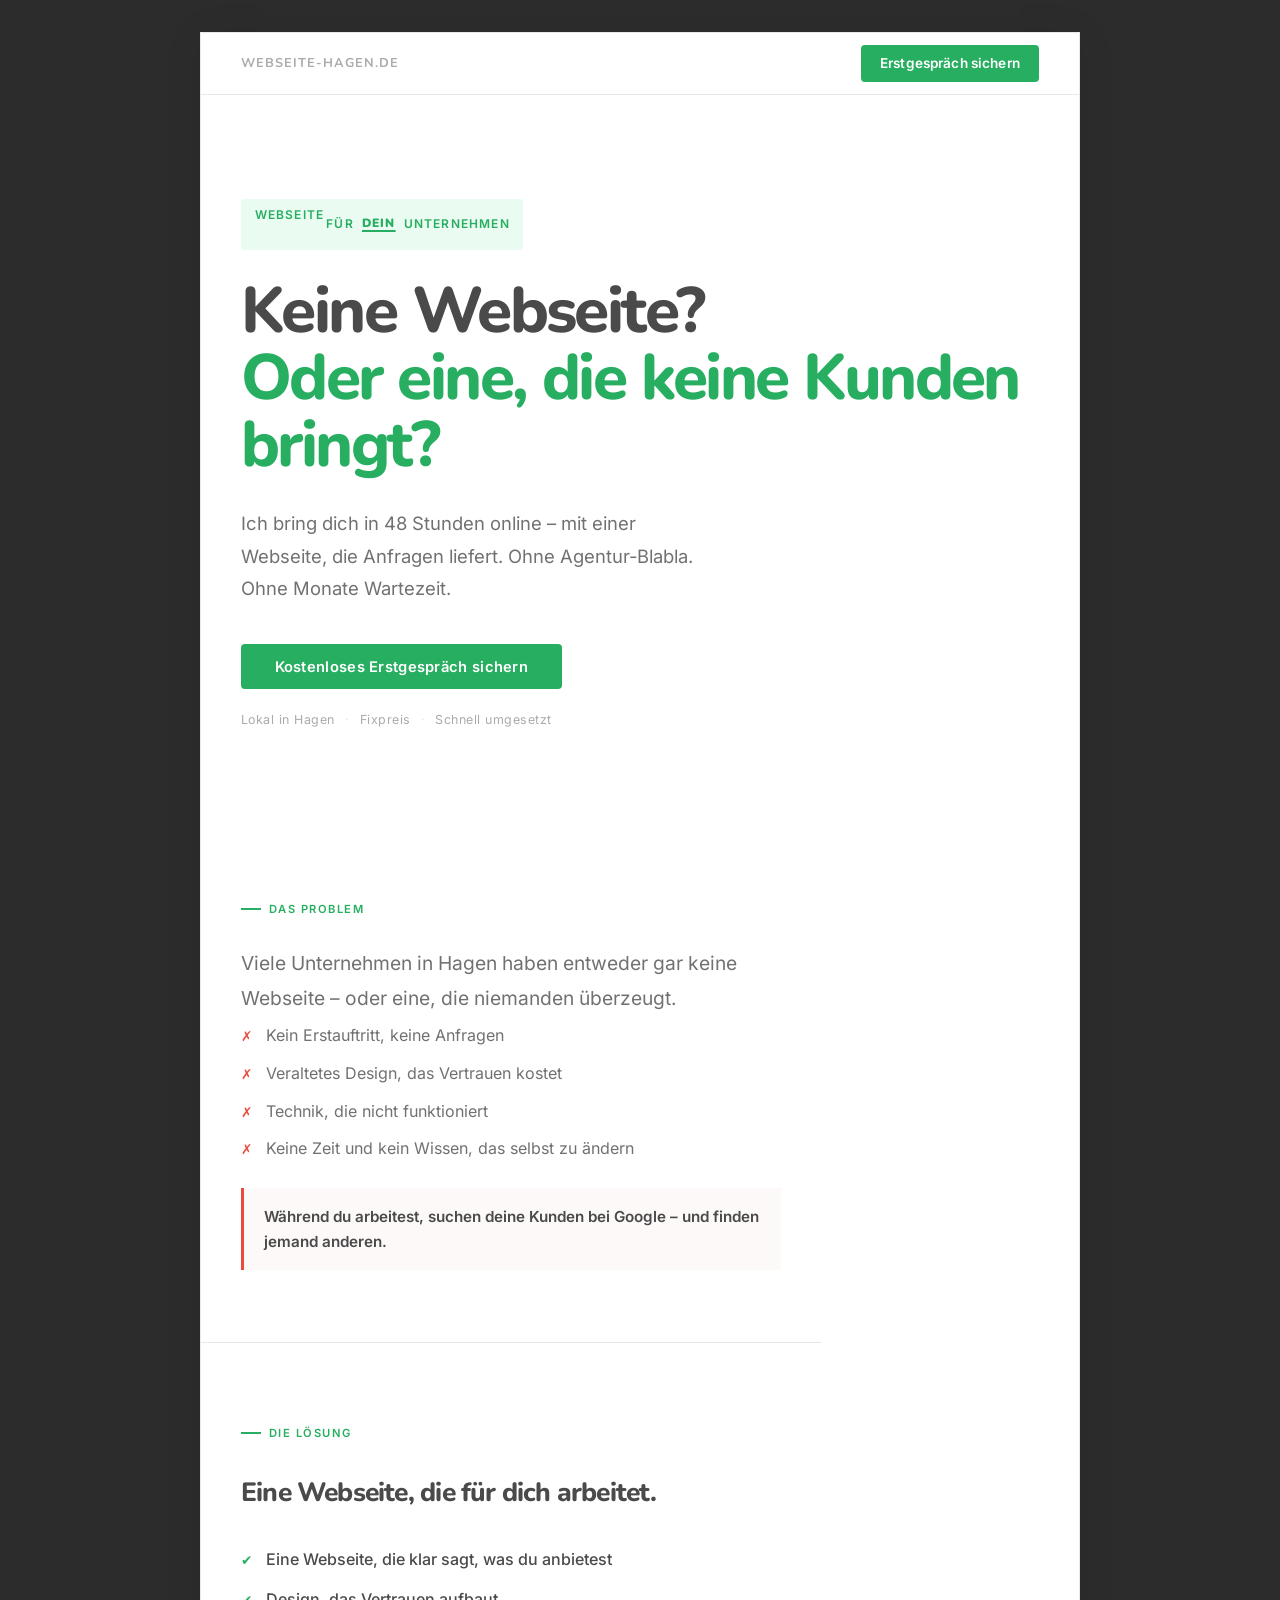
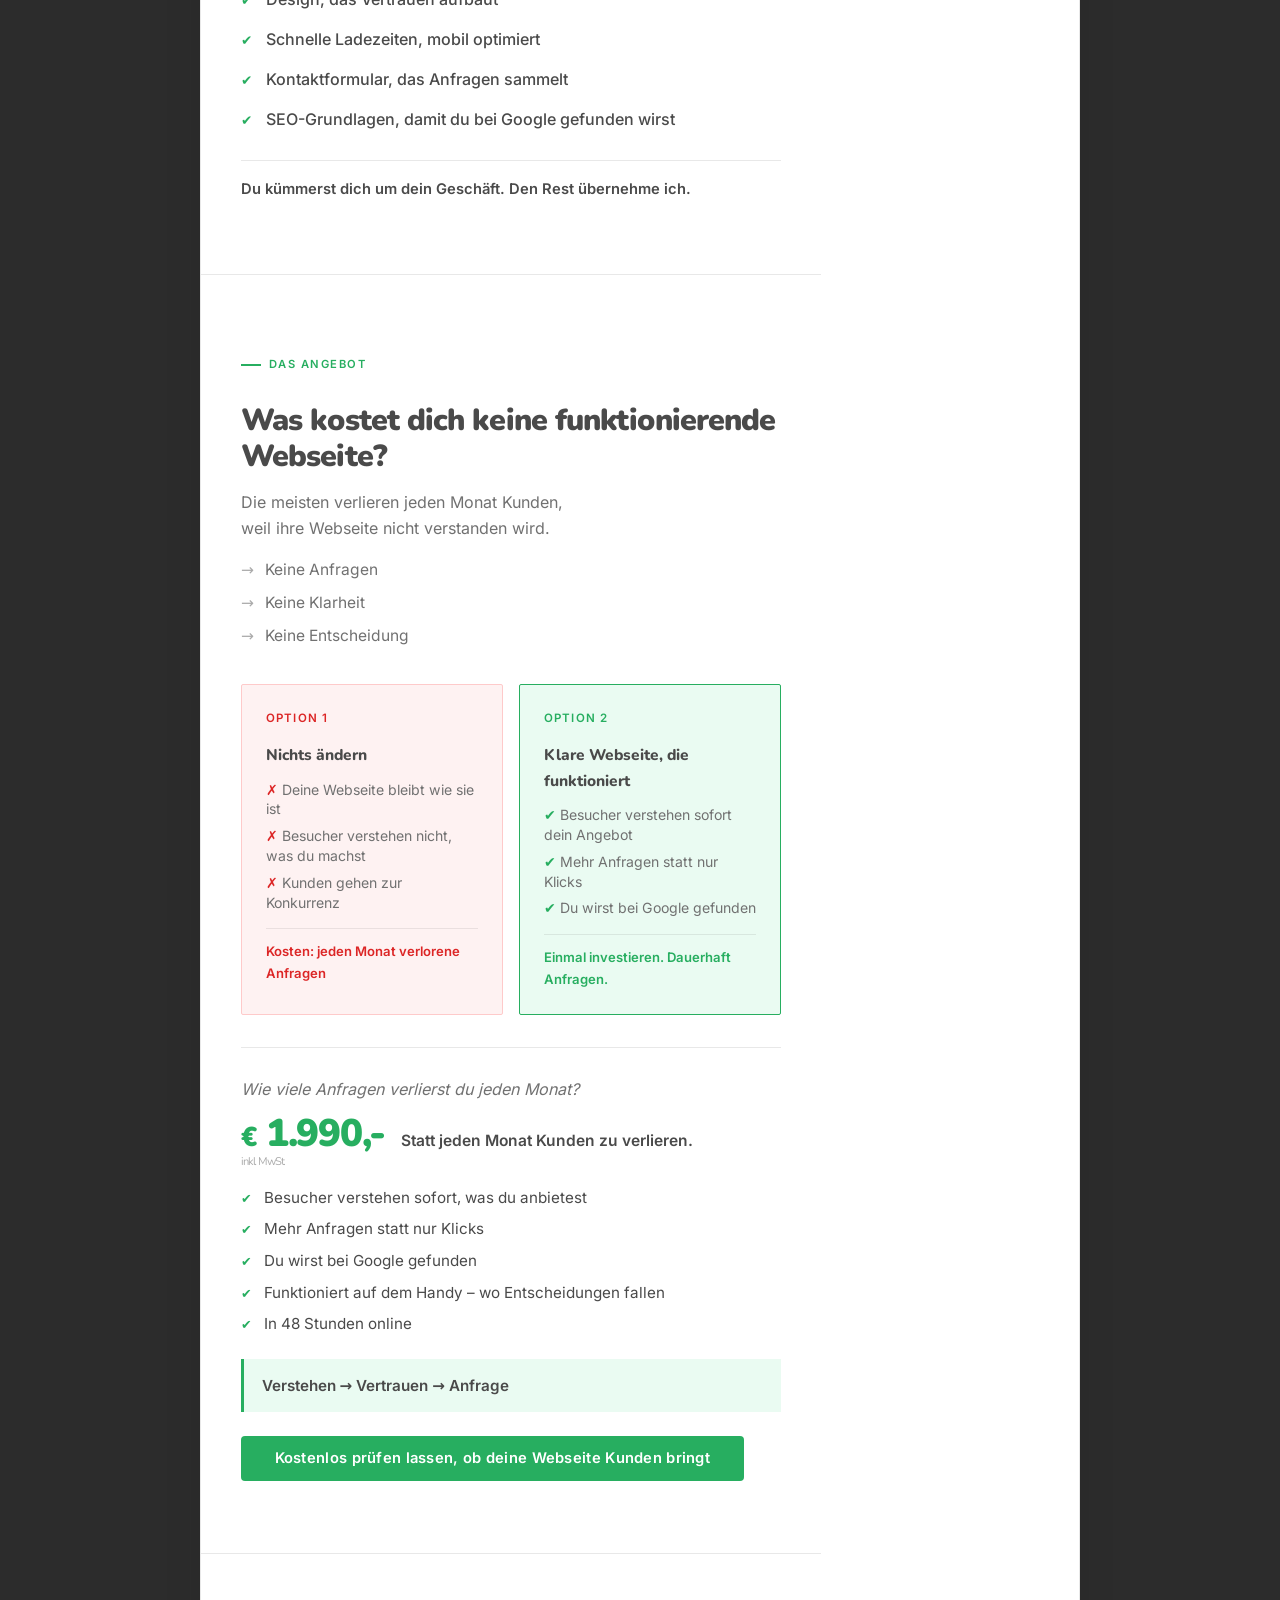
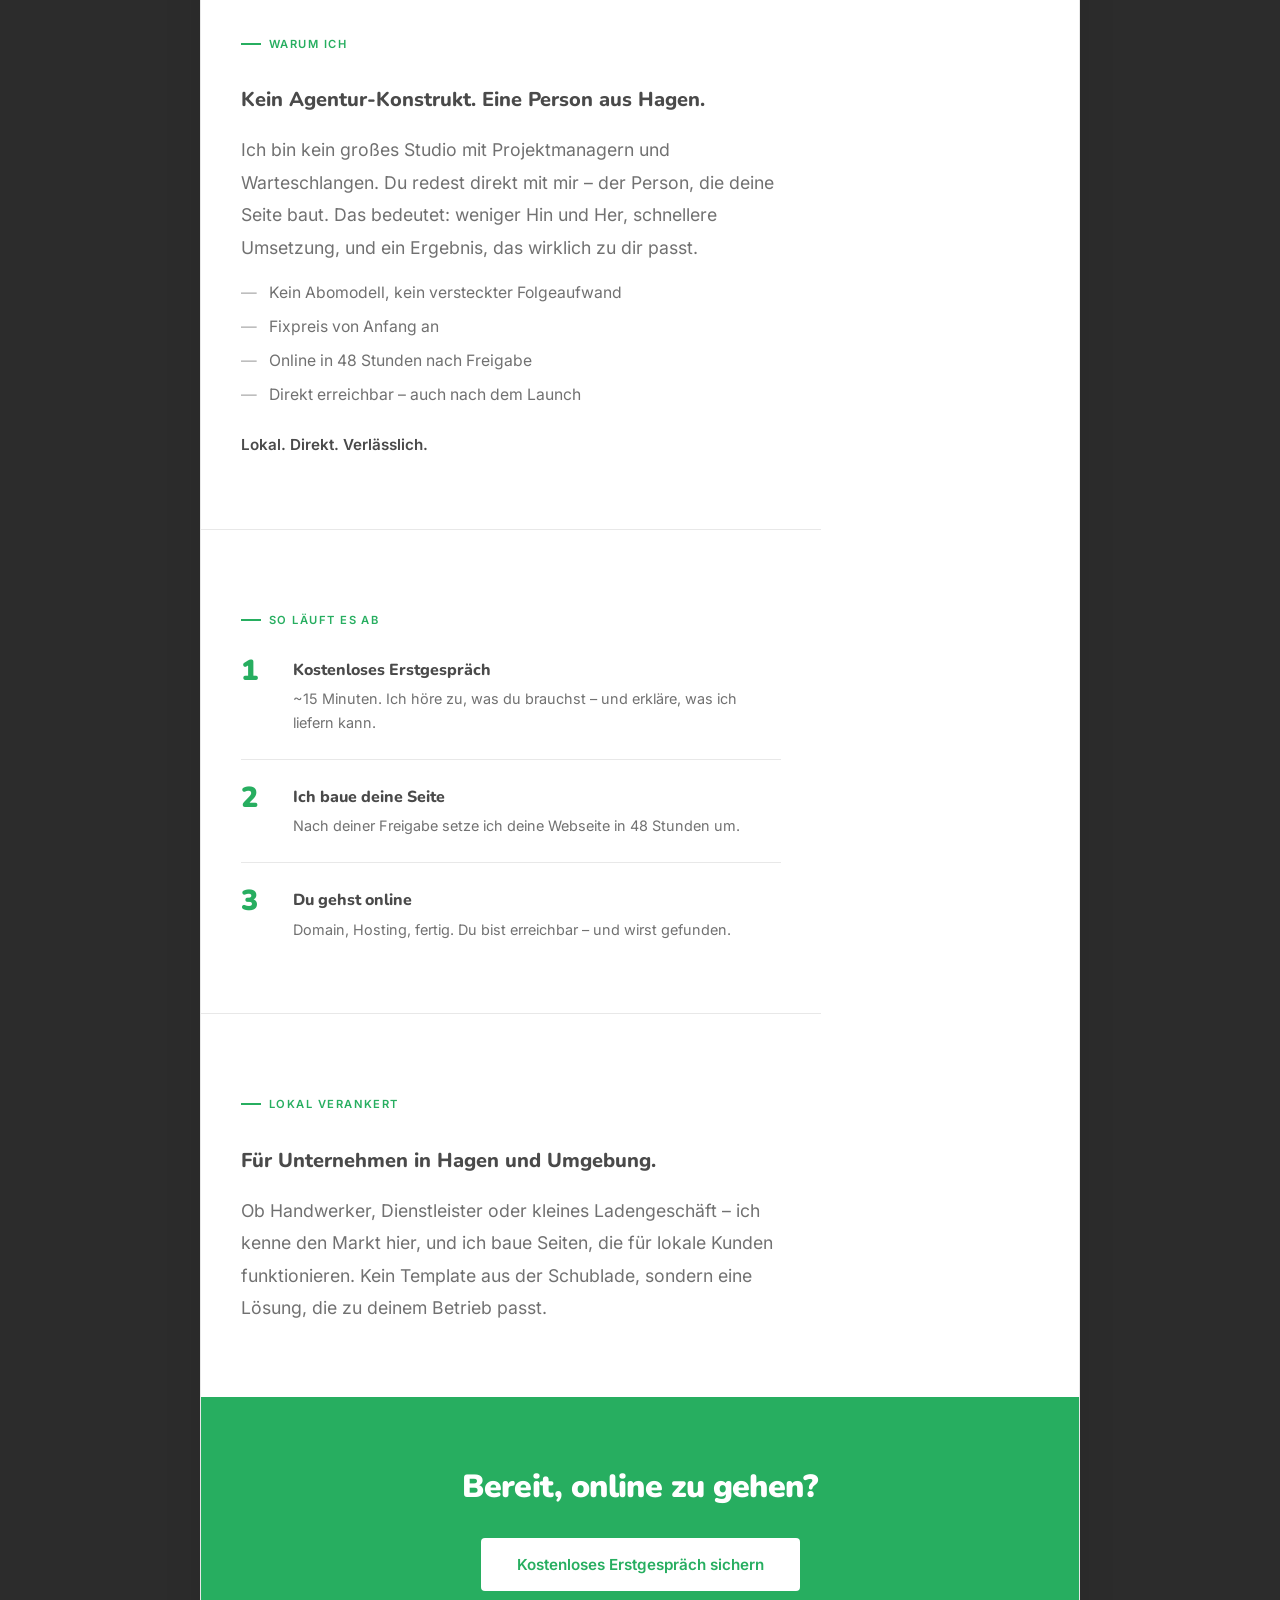
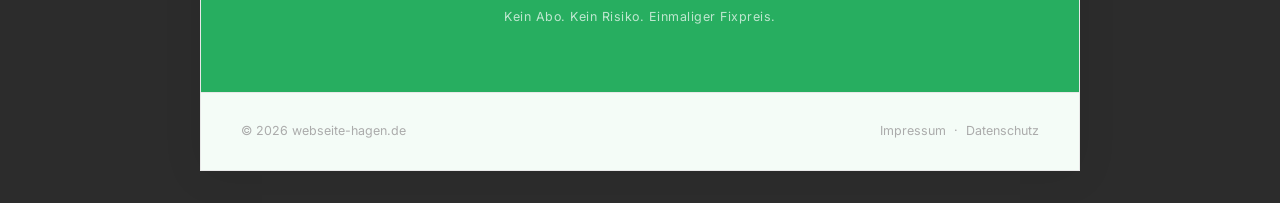
==== index.html @ 8c319e5a "Sharpen No-Brainer section copy - Option 2 footer: emotional → "Einmal investieren. Dauerhaft Anfrag" ====
<!DOCTYPE html>
<html lang="de">
<head>
  <meta charset="UTF-8" />
  <meta name="viewport" content="width=device-width, initial-scale=1.0" />
  <title>Webseite erstellen lassen Hagen – in 48h online | webseite-hagen.de</title>
  <meta name="description" content="Keine Webseite oder eine, die keine Kunden bringt? Ich bring dich in 48 Stunden online – mit einer Webseite, die Anfragen liefert. Fixpreis 1.990 € · Lokal in Hagen." />
  <meta name="keywords" content="Webseite erstellen Hagen, Webseite erstellen lassen Hagen, Webdesign Hagen, lokale Webseite NRW, Webseite Handwerk Hagen" />
  <meta name="robots" content="index, follow" />
  <link rel="canonical" href="https://webseite-hagen.de/" />
  <meta property="og:title" content="Webseite erstellen lassen Hagen – in 48h online" />
  <meta property="og:description" content="Ich bring dich in 48 Stunden online – mit einer Webseite, die Anfragen liefert. Fixpreis 1.990 € · Lokal in Hagen." />
  <meta property="og:type" content="website" />
  <meta property="og:url" content="https://webseite-hagen.de/" />
  <meta property="og:locale" content="de_DE" />
  <link rel="stylesheet" href="fonts/fonts.css" />
  <style>
    *, *::before, *::after {
      box-sizing: border-box;
      margin: 0;
      padding: 0;
    }

    :root {
      --text:          #4A4A4A;
      --muted:         #717171;
      --faint:         #ABABAB;
      --bg:            #FFFFFF;
      --surface:       #F4FCF7;
      --border:        #E8E8E8;
      --outer:         #2C2C2C;
      --accent:        #27AE60;
      --accent-light:  #EAFBF2;
      --accent-hover:  #1E8449;
      --accent2:       #3498DB;
      --accent2-light: #EBF5FB;
      --indent:        2.5rem;
    }

    html { scroll-behavior: smooth; }

    body {
      font-family: 'Inter', 'Segoe UI', system-ui, sans-serif;
      background: var(--outer);
      color: var(--text);
      line-height: 1.65;
      padding: 2rem;
    }

    /* PAGE FRAME */
    .page {
      max-width: 880px;
      margin: 0 auto;
      background: var(--bg);
      border: 1px solid var(--border);
      box-shadow: 0 4px 40px rgba(0, 0, 0, 0.07);
      overflow: hidden;
    }

    /* NAV */
    nav {
      position: sticky;
      top: 0;
      z-index: 100;
      background: var(--bg);
      border-bottom: 1px solid var(--border);
      padding: 0 var(--indent);
      display: flex;
      align-items: center;
      justify-content: space-between;
      height: 62px;
    }

    .nav-logo {
      font-family: 'Nunito', sans-serif;
      font-size: 0.8rem;
      font-weight: 700;
      letter-spacing: 0.08em;
      text-transform: uppercase;
      color: var(--faint);
    }

    .nav-cta {
      font-family: 'Inter', sans-serif;
      font-size: 0.85rem;
      font-weight: 600;
      color: var(--bg);
      background: var(--accent);
      text-decoration: none;
      padding: 0.45rem 1.2rem;
      border-radius: 4px;
      transition: background 0.15s;
      letter-spacing: 0.01em;
    }

    .nav-cta:hover { background: var(--accent-hover); }

    /* SECTIONS */
    .block {
      padding: 4.5rem var(--indent);
      max-width: 620px;
    }

    .block + .block { border-top: 1px solid var(--border); }

    .block.wide {
      max-width: 100%;
      padding-left: var(--indent);
      padding-right: var(--indent);
    }

    /* SCROLL REVEAL */
    .reveal {
      opacity: 0;
      transform: translateY(18px);
      transition: opacity 0.55s ease, transform 0.55s ease;
    }

    .reveal.visible {
      opacity: 1;
      transform: none;
    }

    /* HERO */
    .hero {
      padding: 6.5rem var(--indent) 5.5rem;
      position: relative;
    }

    .eyebrow-s {
      display: inline-block;
      vertical-align: bottom;
      overflow: hidden;
      max-width: 1em;
      margin-right: 0;
      position: relative;
      transition: max-width 0.3s ease 0.3s, opacity 0.3s ease 0.3s, margin-right 0.3s ease 0.3s;
    }

    .eyebrow-s::after {
      content: '';
      position: absolute;
      left: 0;
      top: 52%;
      width: 0;
      height: 1.5px;
      background: currentColor;
      transition: width 0.25s ease;
    }

    .hero-eyebrow.hovered .eyebrow-s::after {
      width: 100%;
    }

    .hero-eyebrow.hovered .eyebrow-s {
      max-width: 0;
      opacity: 0;
      margin-right: -0.5em;
    }

    .eyebrow-local {
      display: inline-block;
      overflow: hidden;
      max-width: 8ch;
      opacity: 1;
      vertical-align: bottom;
      transition: max-width 0.3s ease 0.2s, opacity 0.2s ease 0.2s;
    }

    .eyebrow-dein {
      display: inline-block;
      overflow: hidden;
      max-width: 0;
      opacity: 0;
      font-weight: 900;
      font-family: 'Nunito', sans-serif;
      white-space: nowrap;
      vertical-align: bottom;
      transition: max-width 0.3s ease 0.2s, opacity 0.2s ease 0.2s;
    }

    .hero-eyebrow.hovered .eyebrow-local {
      max-width: 0;
      opacity: 0;
    }

    .hero-eyebrow.hovered .eyebrow-dein {
      max-width: 5ch;
      opacity: 1;
      text-decoration: underline;
      text-underline-offset: 3px;
      text-decoration-thickness: 1.5px;
    }

    .hero-eyebrow {
      display: inline-flex;
      align-items: center;
      gap: 0.5rem;
      cursor: default;
      font-family: 'Inter', sans-serif;
      font-size: 0.75rem;
      font-weight: 600;
      letter-spacing: 0.1em;
      text-transform: uppercase;
      color: var(--accent);
      background: var(--accent-light);
      padding: 0.35rem 0.85rem;
      border-radius: 3px;
      margin-bottom: 1.75rem;
      opacity: 0;
      animation: fadeUp 0.4s ease 0.05s forwards;
    }

    @keyframes fadeUp {
      from { opacity: 0; transform: translateY(10px); }
      to   { opacity: 1; transform: translateY(0); }
    }

    .hero h1 {
      font-family: 'Nunito', sans-serif;
      font-size: clamp(2.4rem, 6vw, 4rem);
      font-weight: 800;
      letter-spacing: -0.04em;
      line-height: 1.05;
      margin-bottom: 1.75rem;
      color: var(--text);
    }

    .hero h1 .word {
      display: block;
      opacity: 0;
      animation: fadeUp 0.5s ease forwards;
    }

    .hero h1 .word:nth-child(1) { animation-delay: 0.15s; }
    .hero h1 .word:nth-child(2) { animation-delay: 0.32s; color: var(--accent); }

    .hero p {
      font-size: 1.15rem;
      color: var(--muted);
      line-height: 1.75;
      max-width: 460px;
      opacity: 0;
      animation: fadeUp 0.5s ease 0.7s forwards;
    }

    .hero-btn {
      opacity: 0;
      animation: fadeUp 0.5s ease 0.88s forwards;
      display: inline-block;
      margin-top: 2.5rem;
    }

    /* LABEL */
    .label {
      display: inline-flex;
      align-items: center;
      gap: 0.5rem;
      font-family: 'Inter', sans-serif;
      font-size: 0.7rem;
      font-weight: 700;
      letter-spacing: 0.13em;
      text-transform: uppercase;
      color: var(--accent);
      margin-bottom: 1.75rem;
    }

    .label::before {
      content: '';
      display: block;
      width: 20px;
      height: 2px;
      background: var(--accent);
      flex-shrink: 0;
    }

    /* PROBLEM */
    .problem-text {
      font-size: 1.2rem;
      line-height: 1.8;
      color: var(--muted);
    }

    .problem-text strong {
      color: var(--text);
      font-weight: 600;
    }

    .problem-text .punchline {
      display: block;
      margin-top: 1.5rem;
      font-size: 0.95rem;
      font-style: italic;
      color: var(--faint);
    }

    /* SOLUTION */
    .solution-headline {
      font-family: 'Nunito', sans-serif;
      font-size: 1.65rem;
      font-weight: 800;
      letter-spacing: -0.03em;
      margin-bottom: 2rem;
      color: var(--text);
    }

    .solution-list {
      list-style: none;
      display: flex;
      flex-direction: column;
      gap: 0.9rem;
    }

    .solution-list li {
      font-size: 1.05rem;
      display: flex;
      align-items: center;
      gap: 0.9rem;
    }

    .solution-list li::before {
      content: '';
      display: block;
      width: 6px;
      height: 6px;
      background: var(--accent);
      border-radius: 50%;
      flex-shrink: 0;
    }

    .solution-footnote {
      margin-top: 1.75rem;
      font-size: 0.88rem;
      color: var(--faint);
      font-style: italic;
    }

    /* ERGEBNIS */
    .result-list {
      list-style: none;
      display: flex;
      flex-direction: column;
      gap: 1rem;
    }

    .result-list li {
      font-size: 1.05rem;
      font-weight: 500;
      display: flex;
      align-items: flex-start;
      gap: 0.9rem;
      padding: 1rem 1.25rem;
      background: var(--accent2-light);
      border-left: 3px solid var(--accent2);
    }

    .result-list li::before {
      content: '✓';
      font-size: 0.8rem;
      font-weight: 700;
      color: var(--accent2);
      padding-top: 0.15rem;
      flex-shrink: 0;
    }

    /* LEISTUNGEN */
    .service-grid {
      display: grid;
      grid-template-columns: 1fr 1fr;
      gap: 1px;
      background: var(--border);
      border: 1px solid var(--border);
    }

    .service-item {
      background: var(--bg);
      padding: 2rem 1.75rem;
      transition: background 0.15s;
    }

    .service-item:hover {
      background: var(--accent-light);
    }

    .service-icon {
      width: 32px;
      height: 32px;
      background: var(--accent-light);
      border-radius: 6px;
      display: flex;
      align-items: center;
      justify-content: center;
      margin-bottom: 1rem;
      font-size: 1rem;
    }

    .service-item h3 {
      font-family: 'Nunito', sans-serif;
      font-size: 1rem;
      font-weight: 700;
      margin-bottom: 0.4rem;
      color: var(--text);
    }

    .service-item p {
      font-size: 0.88rem;
      color: var(--muted);
      line-height: 1.65;
    }

    /* ANGEBOT */
    .offer {
      background: var(--surface);
      border: 1.5px solid var(--accent);
      border-radius: 2px;
      padding: 2.25rem;
      display: flex;
      align-items: flex-end;
      justify-content: space-between;
      gap: 2rem;
      flex-wrap: wrap;
    }

    .offer-list {
      list-style: none;
      display: flex;
      flex-direction: column;
      gap: 0.85rem;
    }

    .offer-list li {
      font-size: 1rem;
      font-weight: 500;
      color: var(--text);
      display: flex;
      align-items: center;
      gap: 0.75rem;
    }

    .offer-list li::before {
      content: '';
      width: 5px;
      height: 5px;
      background: var(--accent);
      border-radius: 50%;
      flex-shrink: 0;
    }

    .offer-right {
      display: flex;
      flex-direction: column;
      align-items: flex-end;
      gap: 0.75rem;
      flex-shrink: 0;
    }

    .offer-price {
      font-family: 'Nunito', sans-serif;
      font-size: 2.2rem;
      font-weight: 900;
      letter-spacing: -0.03em;
      color: var(--accent);
      line-height: 1;
    }

    .offer-price span {
      font-size: 1.8rem;
      font-weight: 900;
      color: var(--accent);
    }

    .offer-price small {
      display: block;
      font-size: 0.72rem;
      font-weight: 500;
      color: var(--faint);
      letter-spacing: 0.01em;
      margin-top: 0.2rem;
    }

.offer-cta { flex-shrink: 0; }

    /* PRINZIP */
    .principle {
      font-family: 'Nunito', sans-serif;
      font-size: clamp(1.5rem, 3.8vw, 2.2rem);
      font-weight: 800;
      letter-spacing: -0.03em;
      line-height: 1.3;
    }

    .principle .secondary { color: var(--faint); }

    /* BUTTONS */
    .btn-send {
      display: inline-block;
      align-self: flex-start;
      background: var(--accent);
      color: #fff;
      border: none;
      padding: 0.85rem 2.1rem;
      font-family: 'Inter', sans-serif;
      font-size: 0.92rem;
      font-weight: 600;
      cursor: pointer;
      letter-spacing: 0.02em;
      border-radius: 4px;
      transition: background 0.15s, transform 0.1s;
      text-decoration: none;
    }

    .btn-send:hover {
      background: var(--accent-hover);
      transform: translateY(-1px);
    }

    .btn-send:disabled {
      opacity: 0.4;
      cursor: not-allowed;
      transform: none;
    }

    /* MODAL */
    .modal-overlay {
      display: none;
      position: fixed;
      inset: 0;
      background: rgba(0, 0, 0, 0.45);
      z-index: 200;
      align-items: center;
      justify-content: center;
      padding: 1.5rem;
      backdrop-filter: blur(3px);
    }

    .modal-overlay.open { display: flex; }

    .modal {
      background: var(--bg);
      border: 1px solid var(--border);
      width: 100%;
      max-width: 500px;
      max-height: 90vh;
      overflow-y: auto;
      padding: 2.5rem;
      position: relative;
      box-shadow: 0 16px 60px rgba(0, 0, 0, 0.12);
      border-radius: 2px;
    }

    .modal-close {
      position: absolute;
      top: 1.25rem;
      right: 1.25rem;
      background: none;
      border: none;
      font-size: 1.4rem;
      line-height: 1;
      cursor: pointer;
      color: var(--faint);
      transition: color 0.15s;
      padding: 0.25rem;
    }

    .modal-close:hover { color: var(--text); }

    .modal h2 {
      font-family: 'Nunito', sans-serif;
      font-size: 1.5rem;
      font-weight: 800;
      letter-spacing: -0.03em;
      margin-bottom: 0.4rem;
    }

    .modal > p {
      color: var(--muted);
      font-size: 0.9rem;
      margin-bottom: 2rem;
    }

    /* FORM */
    .contact-form {
      display: flex;
      flex-direction: column;
      gap: 1.1rem;
    }

    .form-row {
      display: grid;
      grid-template-columns: 1fr 1fr;
      gap: 1rem;
    }

    .form-group {
      display: flex;
      flex-direction: column;
      gap: 0.35rem;
    }

    .form-group label {
      font-size: 0.72rem;
      font-weight: 700;
      letter-spacing: 0.08em;
      text-transform: uppercase;
      color: var(--faint);
    }

    .form-group input,
    .form-group textarea {
      padding: 0.7rem 0;
      border: none;
      border-bottom: 1.5px solid var(--border);
      font-size: 0.95rem;
      font-family: 'Inter', sans-serif;
      color: var(--text);
      background: transparent;
      outline: none;
      transition: border-color 0.15s;
      border-radius: 0;
    }

    .form-group input::placeholder,
    .form-group textarea::placeholder { color: var(--faint); }

    .form-group input:focus,
    .form-group textarea:focus { border-color: var(--accent); }

    .form-group textarea {
      resize: none;
      min-height: 100px;
    }

    .form-consent {
      margin-top: 0.5rem;
      padding-top: 0.75rem;
      border-top: 1px solid var(--border);
    }

    .consent-label {
      display: flex;
      align-items: center;
      gap: 0.6rem;
      cursor: pointer;
    }

    .consent-label input[type="checkbox"] {
      appearance: none;
      -webkit-appearance: none;
      width: 14px;
      height: 14px;
      min-width: 14px;
      border: 1px solid var(--faint);
      background: transparent;
      cursor: pointer;
      transition: border-color 0.15s, background 0.15s;
      padding: 0;
      border-radius: 3px;
      flex-shrink: 0;
    }

    .consent-label input[type="checkbox"]:checked {
      background: var(--accent);
      border-color: var(--accent);
      background-image: url("data:image/svg+xml,%3Csvg viewBox='0 0 10 8' xmlns='http://www.w3.org/2000/svg'%3E%3Cpath d='M1 4l3 3 5-6' stroke='%23fff' stroke-width='1.5' fill='none' stroke-linecap='round' stroke-linejoin='round'/%3E%3C/svg%3E");
      background-repeat: no-repeat;
      background-position: center;
      background-size: 9px;
    }

    .consent-label span {
      font-size: 0.75rem;
      color: var(--faint);
      line-height: 1.4;
    }

    .consent-label a { color: var(--faint); text-decoration: underline; text-underline-offset: 2px; }
    .consent-label a:hover { color: var(--muted); }

    .form-error {
      font-size: 0.83rem;
      color: #a03020;
      min-height: 1.2em;
    }

    /* TRUST LINE */
    .hero p.hero-trust {
      margin-top: 1.25rem;
      font-size: 0.78rem;
      color: var(--faint);
      letter-spacing: 0.04em;
      opacity: 0;
      animation: fadeUp 0.4s ease 1.05s forwards;
      max-width: none;
    }

    .hero-trust span {
      display: inline-block;
      margin: 0 0.35rem;
      color: var(--border);
    }

    /* PROBLEM LIST */
    .problem-list {
      list-style: none;
      display: flex;
      flex-direction: column;
      gap: 0.85rem;
      margin-top: 0.5rem;
    }

    .problem-list li {
      font-size: 1rem;
      color: var(--muted);
      display: flex;
      align-items: baseline;
      gap: 0.85rem;
      line-height: 1.5;
    }

    .problem-list li::before {
      content: '✗';
      color: #E74C3C;
      font-size: 0.85rem;
      font-weight: 700;
      flex-shrink: 0;
    }

    .problem-result {
      margin-top: 1.75rem;
      font-size: 0.95rem;
      font-weight: 600;
      color: var(--text);
      padding: 1rem 1.25rem;
      border-left: 3px solid #E74C3C;
      background: #FEF9F9;
    }

    /* CHECK LIST */
    .check-list {
      list-style: none;
      display: flex;
      flex-direction: column;
      gap: 0.85rem;
    }

    .check-list li {
      font-size: 1rem;
      font-weight: 500;
      color: var(--text);
      display: flex;
      align-items: baseline;
      gap: 0.85rem;
    }

    .check-list li::before {
      content: '✔';
      color: var(--accent);
      font-size: 0.85rem;
      font-weight: 700;
      flex-shrink: 0;
    }

    .check-footnote {
      margin-top: 1.75rem;
      font-size: 0.92rem;
      font-weight: 600;
      color: var(--text);
      padding-top: 1rem;
      border-top: 1px solid var(--border);
    }

    /* PRICING BOX */
    .pricing-box {
      border: 2px solid var(--accent);
      padding: 2rem;
      background: var(--surface);
    }

    .pricing-title {
      font-family: 'Nunito', sans-serif;
      font-size: 1.2rem;
      font-weight: 800;
      margin-bottom: 0.35rem;
    }

    .pricing-price {
      font-family: 'Nunito', sans-serif;
      font-size: 2.6rem;
      font-weight: 900;
      color: var(--accent);
      letter-spacing: -0.03em;
      line-height: 1;
      margin-bottom: 0.25rem;
    }

    .pricing-price span {
      font-size: 1.8rem;
      font-weight: 900;
      color: var(--accent);
    }

    .pricing-price small {
      display: block;
      font-size: 0.72rem;
      font-weight: 500;
      color: var(--faint);
      margin-top: 0.2rem;
    }

    .pricing-includes {
      list-style: none;
      display: flex;
      flex-direction: column;
      gap: 0.6rem;
      margin: 1.5rem 0;
      padding-top: 1.25rem;
      border-top: 1px solid var(--border);
    }

    .pricing-includes li {
      font-size: 0.95rem;
      color: var(--muted);
      display: flex;
      align-items: baseline;
      gap: 0.75rem;
    }

    .pricing-includes li::before {
      content: '✔';
      color: var(--accent);
      font-weight: 700;
      font-size: 0.8rem;
      flex-shrink: 0;
    }

    .pricing-optional {
      margin-top: 1.5rem;
      padding-top: 1.25rem;
      border-top: 1px solid var(--border);
    }

    .pricing-optional p {
      font-size: 0.78rem;
      font-weight: 700;
      letter-spacing: 0.08em;
      text-transform: uppercase;
      color: var(--faint);
      margin-bottom: 0.75rem;
    }

    .pricing-optional ul {
      list-style: none;
      display: flex;
      flex-direction: column;
      gap: 0.5rem;
    }

    .pricing-optional ul li {
      font-size: 0.92rem;
      color: var(--muted);
      display: flex;
      align-items: baseline;
      gap: 0.75rem;
    }

    .pricing-optional ul li::before {
      content: '+';
      color: var(--accent2);
      font-weight: 700;
      flex-shrink: 0;
    }

    /* STEPS */
    .steps {
      display: flex;
      flex-direction: column;
      gap: 0;
    }

    .step {
      display: flex;
      align-items: flex-start;
      gap: 1.25rem;
      padding: 1.5rem 0;
      border-bottom: 1px solid var(--border);
    }

    .step:first-child { padding-top: 0; }
    .step:last-child  { border-bottom: none; padding-bottom: 0; }

    .step-num {
      font-family: 'Nunito', sans-serif;
      font-size: 1.8rem;
      font-weight: 900;
      color: var(--accent);
      line-height: 1;
      min-width: 2rem;
      flex-shrink: 0;
    }

    .step-content h3 {
      font-family: 'Nunito', sans-serif;
      font-size: 1rem;
      font-weight: 800;
      margin-bottom: 0.25rem;
    }

    .step-content p {
      font-size: 0.9rem;
      color: var(--muted);
    }

    /* CTA FINAL */
    .cta-final {
      background: var(--accent);
      padding: 4rem var(--indent);
      text-align: center;
    }

    .cta-final h2 {
      font-family: 'Nunito', sans-serif;
      font-size: clamp(1.4rem, 3.5vw, 2rem);
      font-weight: 900;
      color: #fff;
      letter-spacing: -0.02em;
      margin-bottom: 1.5rem;
    }

    .btn-white {
      display: inline-block;
      background: #fff;
      color: var(--accent);
      border: none;
      padding: 0.9rem 2.25rem;
      font-family: 'Inter', sans-serif;
      font-size: 0.95rem;
      font-weight: 700;
      cursor: pointer;
      border-radius: 4px;
      transition: opacity 0.15s, transform 0.1s;
      text-decoration: none;
    }

    .btn-white:hover { opacity: 0.9; transform: translateY(-1px); }

    .cta-sub {
      margin-top: 1rem;
      font-size: 0.78rem;
      color: rgba(255,255,255,0.7);
      letter-spacing: 0.04em;
    }

    /* NO-BRAINER SECTION */
    .nobrainer-headline {
      font-family: 'Nunito', sans-serif;
      font-size: clamp(1.35rem, 3.5vw, 1.9rem);
      font-weight: 900;
      letter-spacing: -0.03em;
      line-height: 1.2;
      margin-bottom: 0.85rem;
    }

    .nobrainer-sub {
      font-size: 1rem;
      color: var(--muted);
      margin-bottom: 1rem;
      line-height: 1.65;
    }

    .nobrainer-pain {
      list-style: none;
      display: flex;
      flex-direction: column;
      gap: 0.45rem;
      margin-bottom: 2.25rem;
    }

    .nobrainer-pain li {
      font-size: 0.97rem;
      color: var(--muted);
      display: flex;
      align-items: baseline;
      gap: 0.7rem;
    }

    .nobrainer-pain li::before {
      content: '→';
      color: var(--faint);
      flex-shrink: 0;
    }

    .nobrainer-options {
      display: grid;
      grid-template-columns: 1fr 1fr;
      gap: 1rem;
      margin-bottom: 2rem;
    }

    .option-card {
      padding: 1.5rem;
      border-radius: 2px;
    }

    .option-bad {
      background: #FEF2F2;
      border: 1.5px solid #FECACA;
    }

    .option-good {
      background: var(--accent-light);
      border: 1.5px solid var(--accent);
    }

    .option-tag {
      font-size: 0.72rem;
      font-weight: 700;
      letter-spacing: 0.1em;
      text-transform: uppercase;
      margin-bottom: 0.85rem;
    }

    .option-bad .option-tag  { color: #DC2626; }
    .option-good .option-tag { color: var(--accent); }

    .option-card h3 {
      font-family: 'Nunito', sans-serif;
      font-size: 0.97rem;
      font-weight: 800;
      margin-bottom: 0.75rem;
    }

    .option-lines {
      list-style: none;
      display: flex;
      flex-direction: column;
      gap: 0.45rem;
    }

    .option-lines li {
      font-size: 0.88rem;
      color: var(--muted);
      line-height: 1.4;
    }

    .option-bad .option-lines li::before  { content: '✗ '; color: #DC2626; font-weight: 700; }
    .option-good .option-lines li::before { content: '✔ '; color: var(--accent); font-weight: 700; }

    .option-cost {
      margin-top: 1rem;
      padding-top: 0.75rem;
      border-top: 1px solid rgba(0,0,0,0.08);
      font-size: 0.82rem;
      font-weight: 600;
      color: #DC2626;
    }

    .nobrainer-offer {
      border-top: 1px solid var(--border);
      padding-top: 1.75rem;
    }

    .nobrainer-price-line {
      display: flex;
      align-items: baseline;
      gap: 1rem;
      flex-wrap: wrap;
      margin-bottom: 1.25rem;
    }

    .nobrainer-price {
      font-family: 'Nunito', sans-serif;
      font-size: 2.4rem;
      font-weight: 900;
      color: var(--accent);
      letter-spacing: -0.03em;
      line-height: 1;
    }

    .nobrainer-price span {
      font-size: 1.7rem;
    }

    .nobrainer-price small {
      display: block;
      font-size: 0.7rem;
      font-weight: 500;
      color: var(--faint);
      margin-top: 0.15rem;
    }

    .nobrainer-tagline {
      font-size: 0.97rem;
      color: var(--muted);
      line-height: 1.5;
    }

    .arrow-list {
      list-style: none;
      display: flex;
      flex-direction: column;
      gap: 0.6rem;
      margin: 1.25rem 0 1.5rem;
    }

    .arrow-list li {
      font-size: 0.95rem;
      color: var(--text);
      display: flex;
      align-items: baseline;
      gap: 0.75rem;
      line-height: 1.45;
    }

    .arrow-list li::before {
      content: '✔';
      color: var(--accent);
      font-weight: 700;
      font-size: 0.8rem;
      flex-shrink: 0;
    }

    .arrow-list li strong {
      font-weight: 600;
    }

    .nobrainer-result {
      font-size: 0.95rem;
      font-weight: 600;
      color: var(--text);
      padding: 0.85rem 1.1rem;
      background: var(--accent-light);
      border-left: 3px solid var(--accent);
      margin-bottom: 1.5rem;
    }

    @media (max-width: 640px) {
      .nobrainer-options { grid-template-columns: 1fr; }
    }

    /* DIFFERENZIERUNG */
    .differenz-text {
      font-size: 1.1rem;
      line-height: 1.85;
      color: var(--muted);
    }

    .differenz-text strong {
      display: block;
      font-family: 'Nunito', sans-serif;
      font-size: 1.25rem;
      font-weight: 800;
      color: var(--text);
      margin-bottom: 1rem;
    }

    .differenz-list {
      list-style: none;
      margin: 1rem 0;
      display: flex;
      flex-direction: column;
      gap: 0.5rem;
    }

    .differenz-list li {
      font-size: 0.98rem;
      color: var(--muted);
      display: flex;
      align-items: baseline;
      gap: 0.75rem;
    }

    .differenz-list li::before {
      content: '—';
      color: var(--faint);
      flex-shrink: 0;
    }

    .differenz-result {
      margin-top: 1.5rem;
      font-size: 0.95rem;
      font-weight: 600;
      color: var(--text);
    }

    /* FOOTER */
    footer {
      border-top: 1px solid var(--border);
      padding: 1.75rem var(--indent);
      display: flex;
      justify-content: space-between;
      align-items: center;
      font-size: 0.78rem;
      color: var(--faint);
      gap: 1rem;
      flex-wrap: wrap;
      background: var(--surface);
    }

    footer a { color: var(--faint); text-decoration: none; }
    footer a:hover { color: var(--muted); }

    @media (max-width: 640px) {
      body { padding: 0; }
      .page { border: none; box-shadow: none; }
      :root { --indent: 1.25rem; }

      nav { height: 54px; }
      .nav-cta { font-size: 0.78rem; padding: 0.4rem 0.9rem; }

      .hero { padding: 4rem var(--indent) 3.5rem; }
      .hero h1 { font-size: clamp(2rem, 8vw, 2.6rem); margin-bottom: 1.25rem; }
      .hero p { font-size: 1rem; }
      .hero-btn { margin-top: 2rem; }
      .hero-btn .btn-send { width: 100%; text-align: center; }

      .block { padding: 3rem var(--indent); }

      .pricing-box { padding: 1.5rem; }
      .pricing-price { font-size: 2.1rem; }

      .cta-final { padding: 3rem var(--indent); }
      .cta-final .btn-white { width: 100%; text-align: center; }

      .form-row { grid-template-columns: 1fr; }
      .service-grid { grid-template-columns: 1fr; }
      footer { flex-direction: column; align-items: flex-start; gap: 0.4rem; }
    }
  </style>
</head>
<body>

<div class="page">

  <!-- NAV -->
  <nav>
    <span class="nav-logo">webseite-hagen.de</span>
    <a href="#" class="nav-cta" onclick="openModal(event)">Erstgespräch sichern</a>
  </nav>

  <!-- HERO -->
  <section class="hero">
    <span class="hero-eyebrow"><span class="eyebrow-ws">Webseite<span class="eyebrow-s">n</span></span> für <span class="eyebrow-word"><span class="eyebrow-local">lokale</span><span class="eyebrow-dein">DEIN</span></span> Unternehmen</span>
    <h1>
      <span class="word">Keine Webseite?</span>
      <span class="word">Oder eine, die keine Kunden bringt?</span>
    </h1>
    <p>Ich bring dich in 48 Stunden online – mit einer Webseite, die Anfragen liefert. Ohne Agentur-Blabla. Ohne Monate Wartezeit.</p>
    <span class="hero-btn">
      <button class="btn-send" onclick="openModal(event)">Kostenloses Erstgespräch sichern</button>
    </span>
    <p class="hero-trust">Lokal in Hagen <span>·</span> Fixpreis <span>·</span> Schnell umgesetzt</p>
  </section>

  <!-- PROBLEM -->
  <div class="block reveal">
    <p class="label">Das Problem</p>
    <p class="problem-text">Viele Unternehmen in Hagen haben entweder gar keine Webseite – oder eine, die niemanden überzeugt.</p>
    <ul class="problem-list">
      <li>Kein Erstauftritt, keine Anfragen</li>
      <li>Veraltetes Design, das Vertrauen kostet</li>
      <li>Technik, die nicht funktioniert</li>
      <li>Keine Zeit und kein Wissen, das selbst zu ändern</li>
    </ul>
    <div class="problem-result">Während du arbeitest, suchen deine Kunden bei Google – und finden jemand anderen.</div>
  </div>

  <!-- LÖSUNG -->
  <div class="block reveal">
    <p class="label">Die Lösung</p>
    <p class="solution-headline">Eine Webseite, die für dich arbeitet.</p>
    <ul class="check-list">
      <li>Eine Webseite, die klar sagt, was du anbietest</li>
      <li>Design, das Vertrauen aufbaut</li>
      <li>Schnelle Ladezeiten, mobil optimiert</li>
      <li>Kontaktformular, das Anfragen sammelt</li>
      <li>SEO-Grundlagen, damit du bei Google gefunden wirst</li>
    </ul>
    <p class="check-footnote">Du kümmerst dich um dein Geschäft. Den Rest übernehme ich.</p>
  </div>

  <!-- NO-BRAINER ANGEBOT -->
  <div class="block reveal">
    <p class="label">Das Angebot</p>
    <h2 class="nobrainer-headline">Was kostet dich keine funktionierende Webseite?</h2>
    <p class="nobrainer-sub">Die meisten verlieren jeden Monat Kunden,<br>weil ihre Webseite nicht verstanden wird.</p>
    <ul class="nobrainer-pain">
      <li>Keine Anfragen</li>
      <li>Keine Klarheit</li>
      <li>Keine Entscheidung</li>
    </ul>

    <div class="nobrainer-options">
      <div class="option-card option-bad">
        <p class="option-tag">Option 1</p>
        <h3>Nichts ändern</h3>
        <ul class="option-lines">
          <li>Deine Webseite bleibt wie sie ist</li>
          <li>Besucher verstehen nicht, was du machst</li>
          <li>Kunden gehen zur Konkurrenz</li>
        </ul>
        <p class="option-cost">Kosten: jeden Monat verlorene Anfragen</p>
      </div>
      <div class="option-card option-good">
        <p class="option-tag">Option 2</p>
        <h3>Klare Webseite, die funktioniert</h3>
        <ul class="option-lines">
          <li>Besucher verstehen sofort dein Angebot</li>
          <li>Mehr Anfragen statt nur Klicks</li>
          <li>Du wirst bei Google gefunden</li>
        </ul>
        <p class="option-cost" style="color:var(--accent);">Einmal investieren. Dauerhaft Anfragen.</p>
      </div>
    </div>

    <div class="nobrainer-offer">
      <p class="nobrainer-sub" style="margin-bottom:0.75rem;font-style:italic;">Wie viele Anfragen verlierst du jeden Monat?</p>
      <div class="nobrainer-price-line">
        <div class="nobrainer-price"><span>€</span> 1.990,-<small>inkl. MwSt.</small></div>
        <p class="nobrainer-tagline" style="font-weight:600;color:var(--text);">Statt jeden Monat Kunden zu verlieren.</p>
      </div>
      <ul class="arrow-list">
        <li>Besucher verstehen sofort, was du anbietest</li>
        <li>Mehr Anfragen statt nur Klicks</li>
        <li>Du wirst bei Google gefunden</li>
        <li>Funktioniert auf dem Handy – wo Entscheidungen fallen</li>
        <li>In 48 Stunden online</li>
      </ul>
      <p class="nobrainer-result">Verstehen → Vertrauen → Anfrage</p>
      <button class="btn-send" onclick="openModal(event)">Kostenlos prüfen lassen, ob deine Webseite Kunden bringt</button>
    </div>
  </div>

  <!-- DIFFERENZIERUNG -->
  <div class="block reveal">
    <p class="label">Warum ich</p>
    <div class="differenz-text">
      <strong>Kein Agentur-Konstrukt. Eine Person aus Hagen.</strong>
      Ich bin kein großes Studio mit Projektmanagern und Warteschlangen. Du redest direkt mit mir – der Person, die deine Seite baut. Das bedeutet: weniger Hin und Her, schnellere Umsetzung, und ein Ergebnis, das wirklich zu dir passt.
    </div>
    <ul class="differenz-list">
      <li>Kein Abomodell, kein versteckter Folgeaufwand</li>
      <li>Fixpreis von Anfang an</li>
      <li>Online in 48 Stunden nach Freigabe</li>
      <li>Direkt erreichbar – auch nach dem Launch</li>
    </ul>
    <p class="differenz-result">Lokal. Direkt. Verlässlich.</p>
  </div>

  <!-- ABLAUF -->
  <div class="block reveal">
    <p class="label">So läuft es ab</p>
    <div class="steps">
      <div class="step">
        <span class="step-num">1</span>
        <div class="step-content">
          <h3>Kostenloses Erstgespräch</h3>
          <p>~15 Minuten. Ich höre zu, was du brauchst – und erkläre, was ich liefern kann.</p>
        </div>
      </div>
      <div class="step">
        <span class="step-num">2</span>
        <div class="step-content">
          <h3>Ich baue deine Seite</h3>
          <p>Nach deiner Freigabe setze ich deine Webseite in 48 Stunden um.</p>
        </div>
      </div>
      <div class="step">
        <span class="step-num">3</span>
        <div class="step-content">
          <h3>Du gehst online</h3>
          <p>Domain, Hosting, fertig. Du bist erreichbar – und wirst gefunden.</p>
        </div>
      </div>
    </div>
  </div>

  <!-- LOKALER TRUST -->
  <div class="block reveal">
    <p class="label">Lokal verankert</p>
    <div class="differenz-text">
      <strong>Für Unternehmen in Hagen und Umgebung.</strong>
      Ob Handwerker, Dienstleister oder kleines Ladengeschäft – ich kenne den Markt hier, und ich baue Seiten, die für lokale Kunden funktionieren. Kein Template aus der Schublade, sondern eine Lösung, die zu deinem Betrieb passt.
    </div>
  </div>

  <!-- FINAL CTA -->
  <div class="cta-final reveal">
    <h2>Bereit, online zu gehen?</h2>
    <a href="#" class="btn-white" onclick="openModal(event)">Kostenloses Erstgespräch sichern</a>
    <p class="cta-sub">Kein Abo. Kein Risiko. Einmaliger Fixpreis.</p>
  </div>

  <!-- FOOTER -->
  <footer>
    <span>&copy; 2026 webseite-hagen.de</span>
    <span>
      <a href="impressum.html">Impressum</a> &nbsp;·&nbsp; <a href="datenschutz.html">Datenschutz</a>
    </span>
  </footer>

</div><!-- /.page -->

<!-- MODAL -->
<div class="modal-overlay" id="modal" onclick="handleOverlayClick(event)">
  <div class="modal" role="dialog" aria-modal="true" aria-labelledby="modal-title">
    <button class="modal-close" onclick="closeModal()" aria-label="Schließen">&times;</button>
    <h2 id="modal-title">Jetzt anfragen.</h2>
    <p>Kurze Nachricht genügt. Wir melden uns innerhalb von 24 Stunden.</p>

    <form class="contact-form" id="contact-form" novalidate>
      <input type="text" name="website" style="display:none" tabindex="-1" autocomplete="off" />
      <div class="form-row">
        <div class="form-group">
          <label for="name">Name</label>
          <input type="text" id="name" name="name" placeholder="Max Mustermann" required />
        </div>
        <div class="form-group">
          <label for="business">Unternehmen</label>
          <input type="text" id="business" name="business" placeholder="Ihr Betrieb" />
        </div>
      </div>
      <div class="form-group">
        <label for="email">E-Mail</label>
        <input type="email" id="email" name="email" placeholder="max@mustermann.de" required />
      </div>
      <div class="form-group">
        <label for="message">Was brauchen Sie?</label>
        <textarea id="message" name="message" placeholder="Kurze Beschreibung - ein Satz reicht."></textarea>
      </div>
      <div class="form-group form-consent">
        <label class="consent-label">
          <input type="checkbox" id="consent" />
          <span>Ich habe die <a href="datenschutz.html" target="_blank">Datenschutzerklärung</a> gelesen und akzeptiere sie.</span>
        </label>
      </div>
      <p class="form-error" id="form-error"></p>
      <button type="submit" class="btn-send" id="submit-btn" disabled>Absenden</button>
    </form>
  </div>
</div>

<script>
  // Eyebrow auto-animation — triggers once after page load
  setTimeout(function() {
    document.querySelector('.hero-eyebrow').classList.add('hovered');
  }, 1600);

  // Scroll reveal
  const observer = new IntersectionObserver((entries) => {
    entries.forEach(entry => {
      if (entry.isIntersecting) {
        entry.target.classList.add('visible');
        observer.unobserve(entry.target);
      }
    });
  }, { threshold: 0.12 });

  document.querySelectorAll('.reveal').forEach(el => observer.observe(el));

  // Modal
  const modal = document.getElementById('modal');

  function openModal(e) {
    if (e) e.preventDefault();
    modal.classList.add('open');
    document.body.style.overflow = 'hidden';
    modal.querySelector('input, textarea').focus();
  }

  function closeModal() {
    modal.classList.remove('open');
    document.body.style.overflow = '';
    document.getElementById('consent').checked = false;
    document.getElementById('submit-btn').disabled = true;
    document.getElementById('form-error').textContent = '';
  }

  function handleOverlayClick(e) {
    if (e.target === modal) closeModal();
  }

  document.addEventListener('keydown', e => {
    if (e.key === 'Escape') closeModal();
  });

  document.getElementById('consent').addEventListener('change', function() {
    document.getElementById('submit-btn').disabled = !this.checked;
  });

  document.getElementById('contact-form').addEventListener('submit', async function(e) {
    e.preventDefault();
    const btn   = document.getElementById('submit-btn');
    const errEl = document.getElementById('form-error');
    const data  = Object.fromEntries(new FormData(this));

    btn.disabled = true;
    btn.textContent = 'Wird gesendet…';
    errEl.textContent = '';

    try {
      const res  = await fetch('/api/contact', {
        method: 'POST',
        headers: { 'Content-Type': 'application/json' },
        body: JSON.stringify(data),
      });
      const json = await res.json();

      if (json.success) {
        this.innerHTML = '<p style="font-size:0.98rem;color:var(--muted);padding:0.75rem 0;">Nachricht gesendet. Ich melde mich bald.</p>';
      } else {
        errEl.textContent = json.error || 'Fehler. Bitte erneut versuchen.';
        btn.disabled = false;
        btn.textContent = 'Absenden';
      }
    } catch {
      errEl.textContent = 'Netzwerkfehler. Bitte erneut versuchen.';
      btn.disabled = false;
      btn.textContent = 'Absenden';
    }
  });
</script>

</body>
</html>
---- fonts/fonts.css ----
@font-face {
  font-family: 'Nunito';
  font-style: normal;
  font-weight: 400;
  font-display: swap;
  src: url('nunito-latin-400-normal.woff2') format('woff2');
}
@font-face {
  font-family: 'Nunito';
  font-style: normal;
  font-weight: 600;
  font-display: swap;
  src: url('nunito-latin-600-normal.woff2') format('woff2');
}
@font-face {
  font-family: 'Nunito';
  font-style: normal;
  font-weight: 700;
  font-display: swap;
  src: url('nunito-latin-700-normal.woff2') format('woff2');
}
@font-face {
  font-family: 'Nunito';
  font-style: normal;
  font-weight: 800;
  font-display: swap;
  src: url('nunito-latin-800-normal.woff2') format('woff2');
}
@font-face {
  font-family: 'Nunito';
  font-style: normal;
  font-weight: 900;
  font-display: swap;
  src: url('nunito-latin-900-normal.woff2') format('woff2');
}

@font-face {
  font-family: 'Inter';
  font-style: normal;
  font-weight: 400;
  font-display: swap;
  src: url('inter-latin-400-normal.woff2') format('woff2');
}
@font-face {
  font-family: 'Inter';
  font-style: normal;
  font-weight: 500;
  font-display: swap;
  src: url('inter-latin-500-normal.woff2') format('woff2');
}
@font-face {
  font-family: 'Inter';
  font-style: normal;
  font-weight: 600;
  font-display: swap;
  src: url('inter-latin-600-normal.woff2') format('woff2');
}
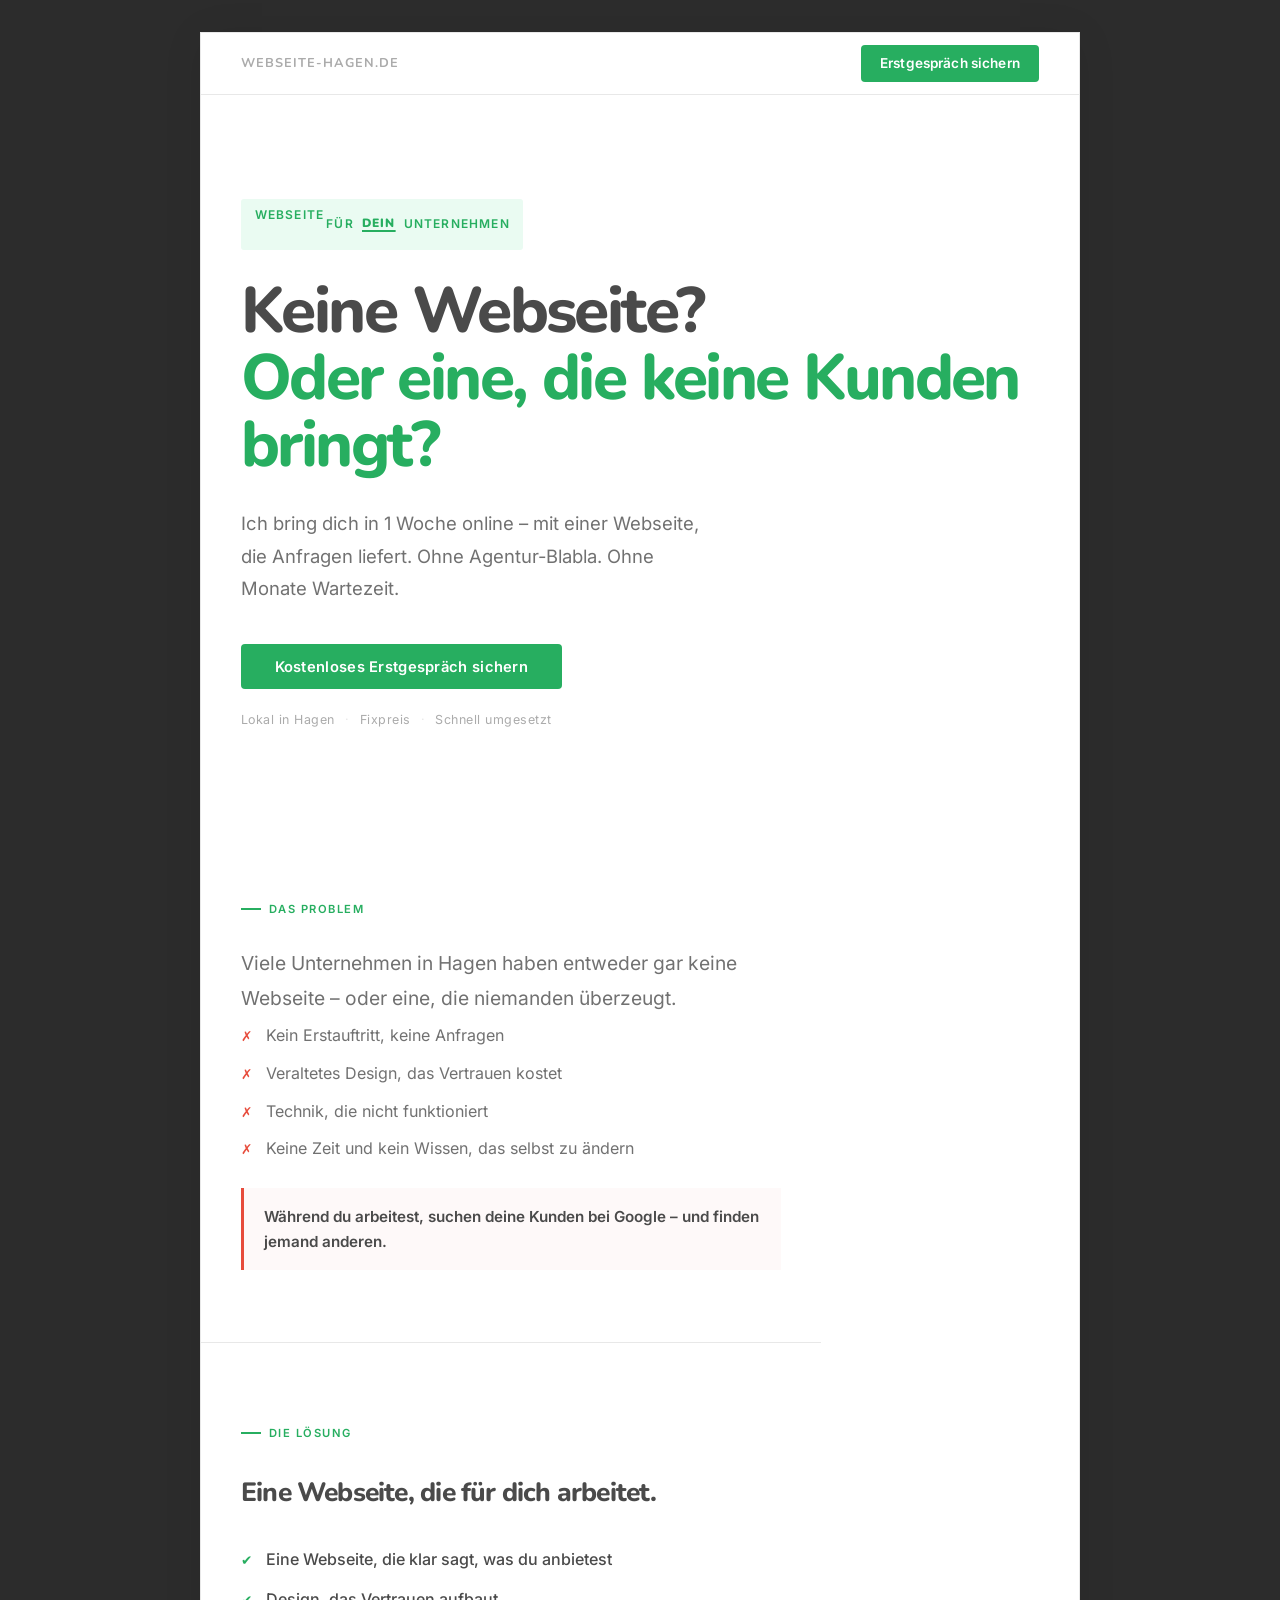
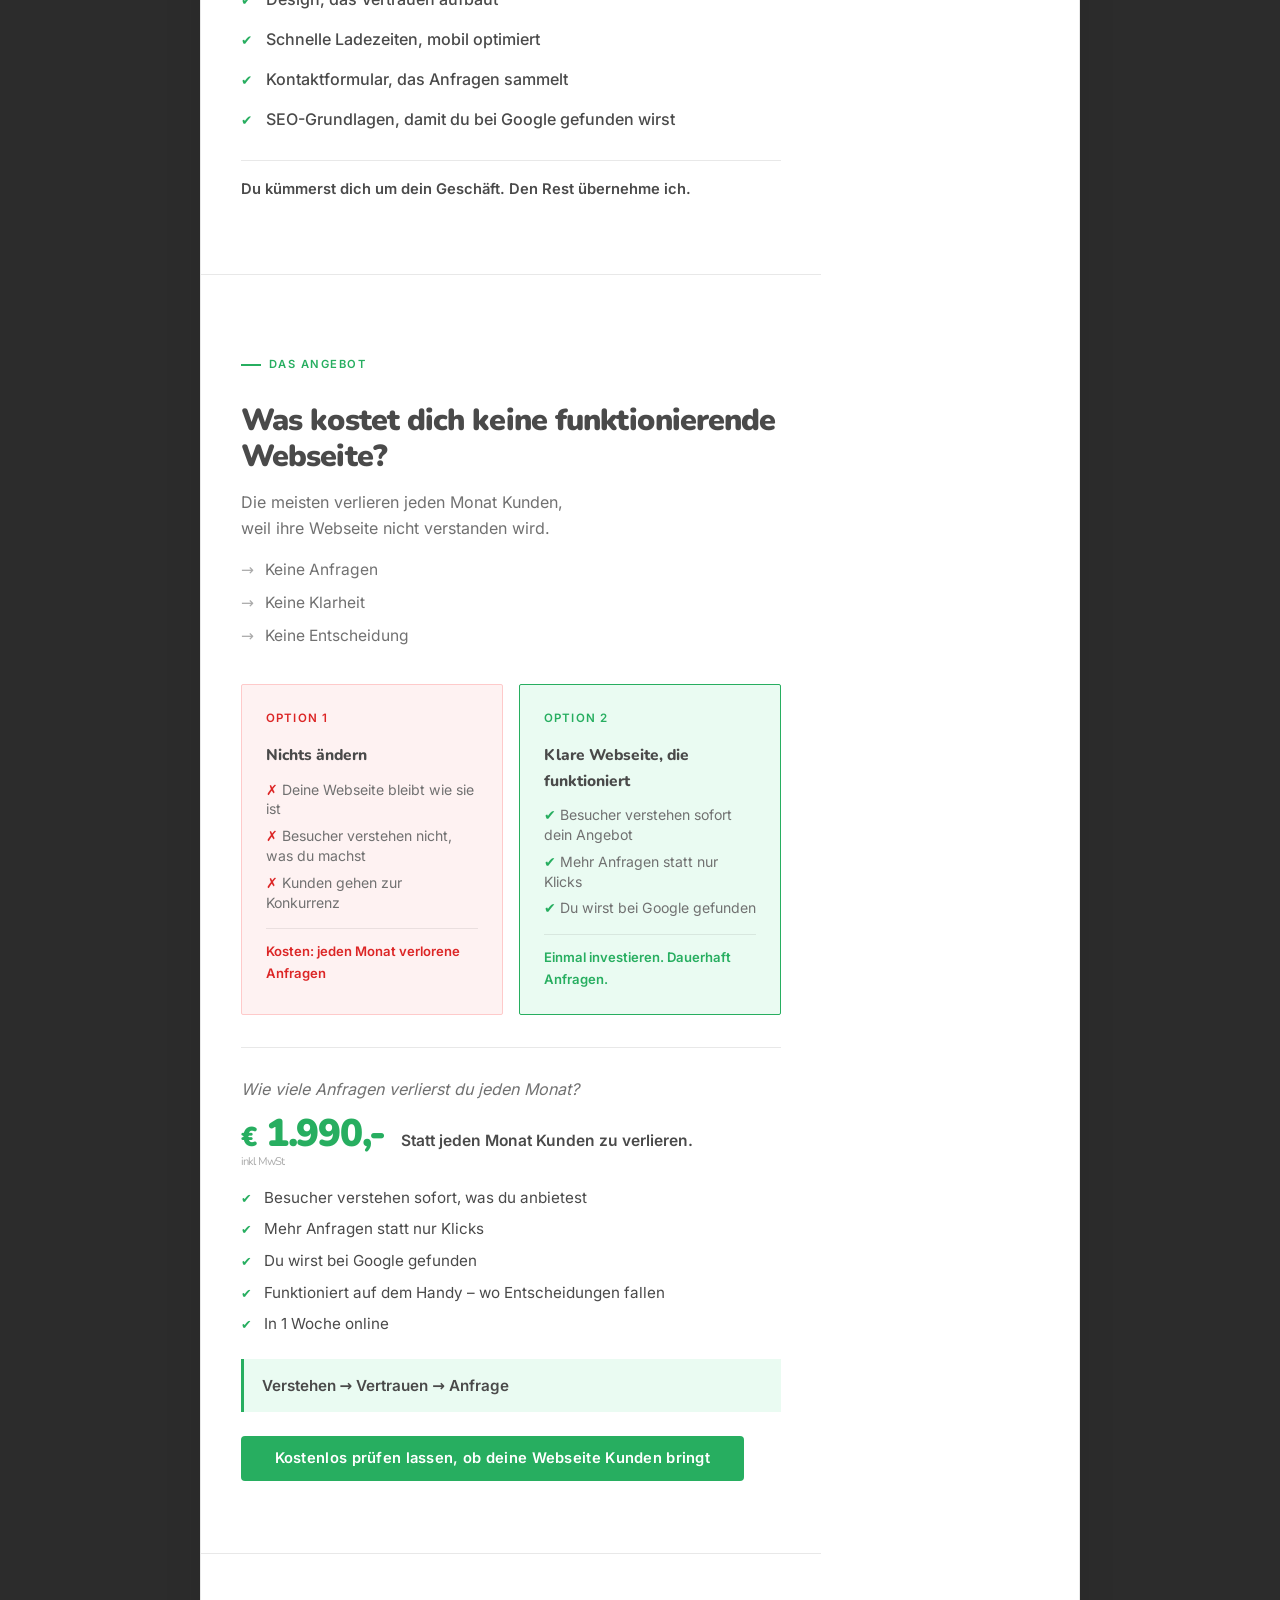
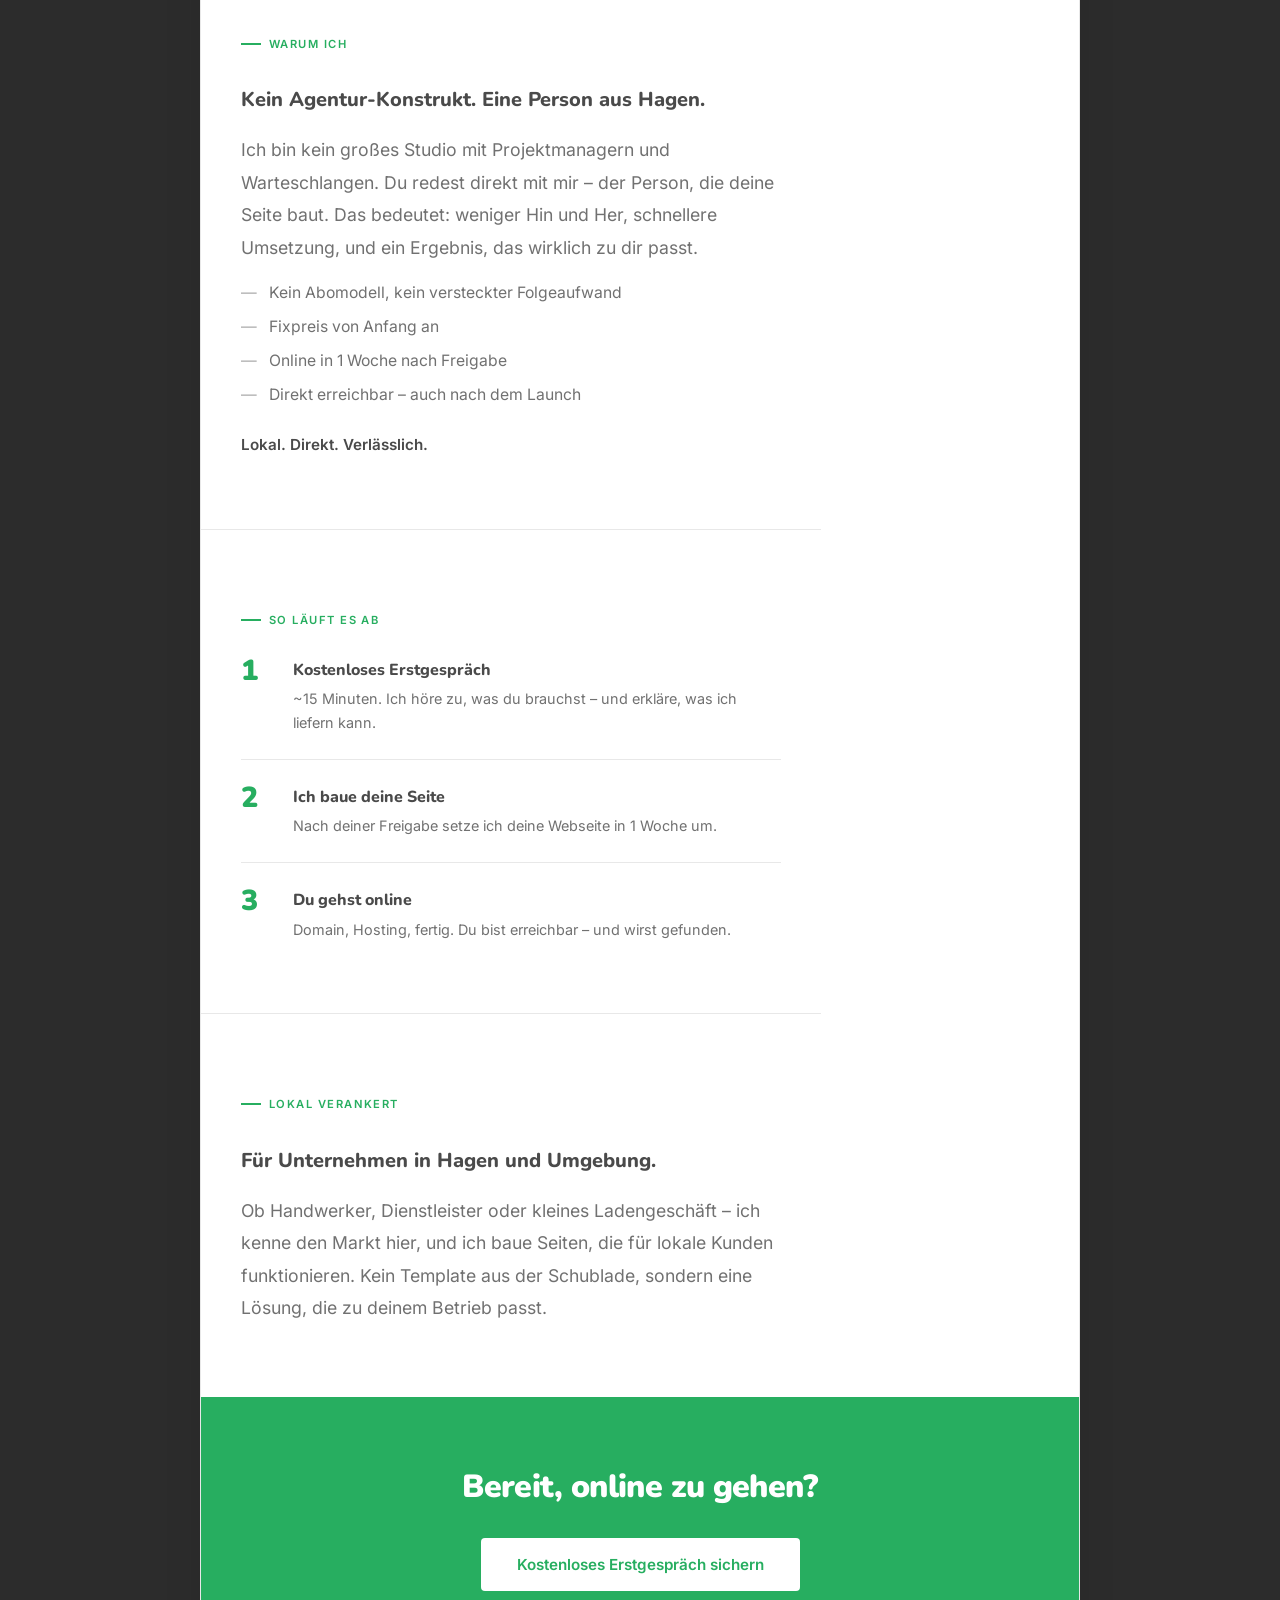
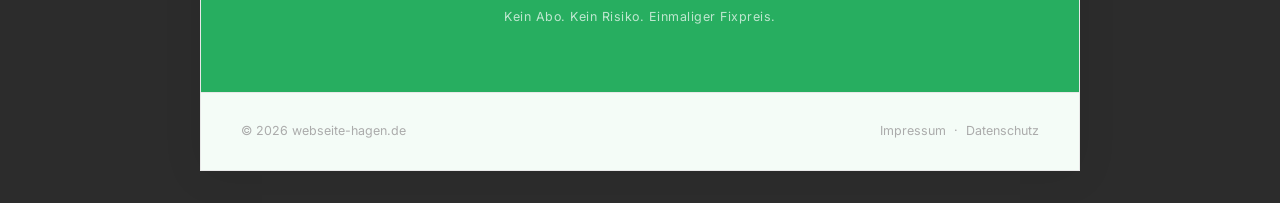
==== commit 0031906a: "Replace 48 Stunden/48h with 1 Woche throughout https://claude.ai/code/session_014UmrnZpv2VA93CWmEFn4" ====
--- a/index.html
+++ b/index.html
@@ -3,13 +3,13 @@
 <head>
   <meta charset="UTF-8" />
   <meta name="viewport" content="width=device-width, initial-scale=1.0" />
-  <title>Webseite erstellen lassen Hagen – in 48h online | webseite-hagen.de</title>
-  <meta name="description" content="Keine Webseite oder eine, die keine Kunden bringt? Ich bring dich in 48 Stunden online – mit einer Webseite, die Anfragen liefert. Fixpreis 1.990 € · Lokal in Hagen." />
+  <title>Webseite erstellen lassen Hagen – in 1 Woche online | webseite-hagen.de</title>
+  <meta name="description" content="Keine Webseite oder eine, die keine Kunden bringt? Ich bring dich in 1 Woche online – mit einer Webseite, die Anfragen liefert. Fixpreis 1.990 € · Lokal in Hagen." />
   <meta name="keywords" content="Webseite erstellen Hagen, Webseite erstellen lassen Hagen, Webdesign Hagen, lokale Webseite NRW, Webseite Handwerk Hagen" />
   <meta name="robots" content="index, follow" />
   <link rel="canonical" href="https://webseite-hagen.de/" />
-  <meta property="og:title" content="Webseite erstellen lassen Hagen – in 48h online" />
-  <meta property="og:description" content="Ich bring dich in 48 Stunden online – mit einer Webseite, die Anfragen liefert. Fixpreis 1.990 € · Lokal in Hagen." />
+  <meta property="og:title" content="Webseite erstellen lassen Hagen – in 1 Woche online" />
+  <meta property="og:description" content="Ich bring dich in 1 Woche online – mit einer Webseite, die Anfragen liefert. Fixpreis 1.990 € · Lokal in Hagen." />
   <meta property="og:type" content="website" />
   <meta property="og:url" content="https://webseite-hagen.de/" />
   <meta property="og:locale" content="de_DE" />
@@ -1244,7 +1244,7 @@
       <span class="word">Keine Webseite?</span>
       <span class="word">Oder eine, die keine Kunden bringt?</span>
     </h1>
-    <p>Ich bring dich in 48 Stunden online – mit einer Webseite, die Anfragen liefert. Ohne Agentur-Blabla. Ohne Monate Wartezeit.</p>
+    <p>Ich bring dich in 1 Woche online – mit einer Webseite, die Anfragen liefert. Ohne Agentur-Blabla. Ohne Monate Wartezeit.</p>
     <span class="hero-btn">
       <button class="btn-send" onclick="openModal(event)">Kostenloses Erstgespräch sichern</button>
     </span>
@@ -1323,7 +1323,7 @@
         <li>Mehr Anfragen statt nur Klicks</li>
         <li>Du wirst bei Google gefunden</li>
         <li>Funktioniert auf dem Handy – wo Entscheidungen fallen</li>
-        <li>In 48 Stunden online</li>
+        <li>In 1 Woche online</li>
       </ul>
       <p class="nobrainer-result">Verstehen → Vertrauen → Anfrage</p>
       <button class="btn-send" onclick="openModal(event)">Kostenlos prüfen lassen, ob deine Webseite Kunden bringt</button>
@@ -1340,7 +1340,7 @@
     <ul class="differenz-list">
       <li>Kein Abomodell, kein versteckter Folgeaufwand</li>
       <li>Fixpreis von Anfang an</li>
-      <li>Online in 48 Stunden nach Freigabe</li>
+      <li>Online in 1 Woche nach Freigabe</li>
       <li>Direkt erreichbar – auch nach dem Launch</li>
     </ul>
     <p class="differenz-result">Lokal. Direkt. Verlässlich.</p>
@@ -1361,7 +1361,7 @@
         <span class="step-num">2</span>
         <div class="step-content">
           <h3>Ich baue deine Seite</h3>
-          <p>Nach deiner Freigabe setze ich deine Webseite in 48 Stunden um.</p>
+          <p>Nach deiner Freigabe setze ich deine Webseite in 1 Woche um.</p>
         </div>
       </div>
       <div class="step">
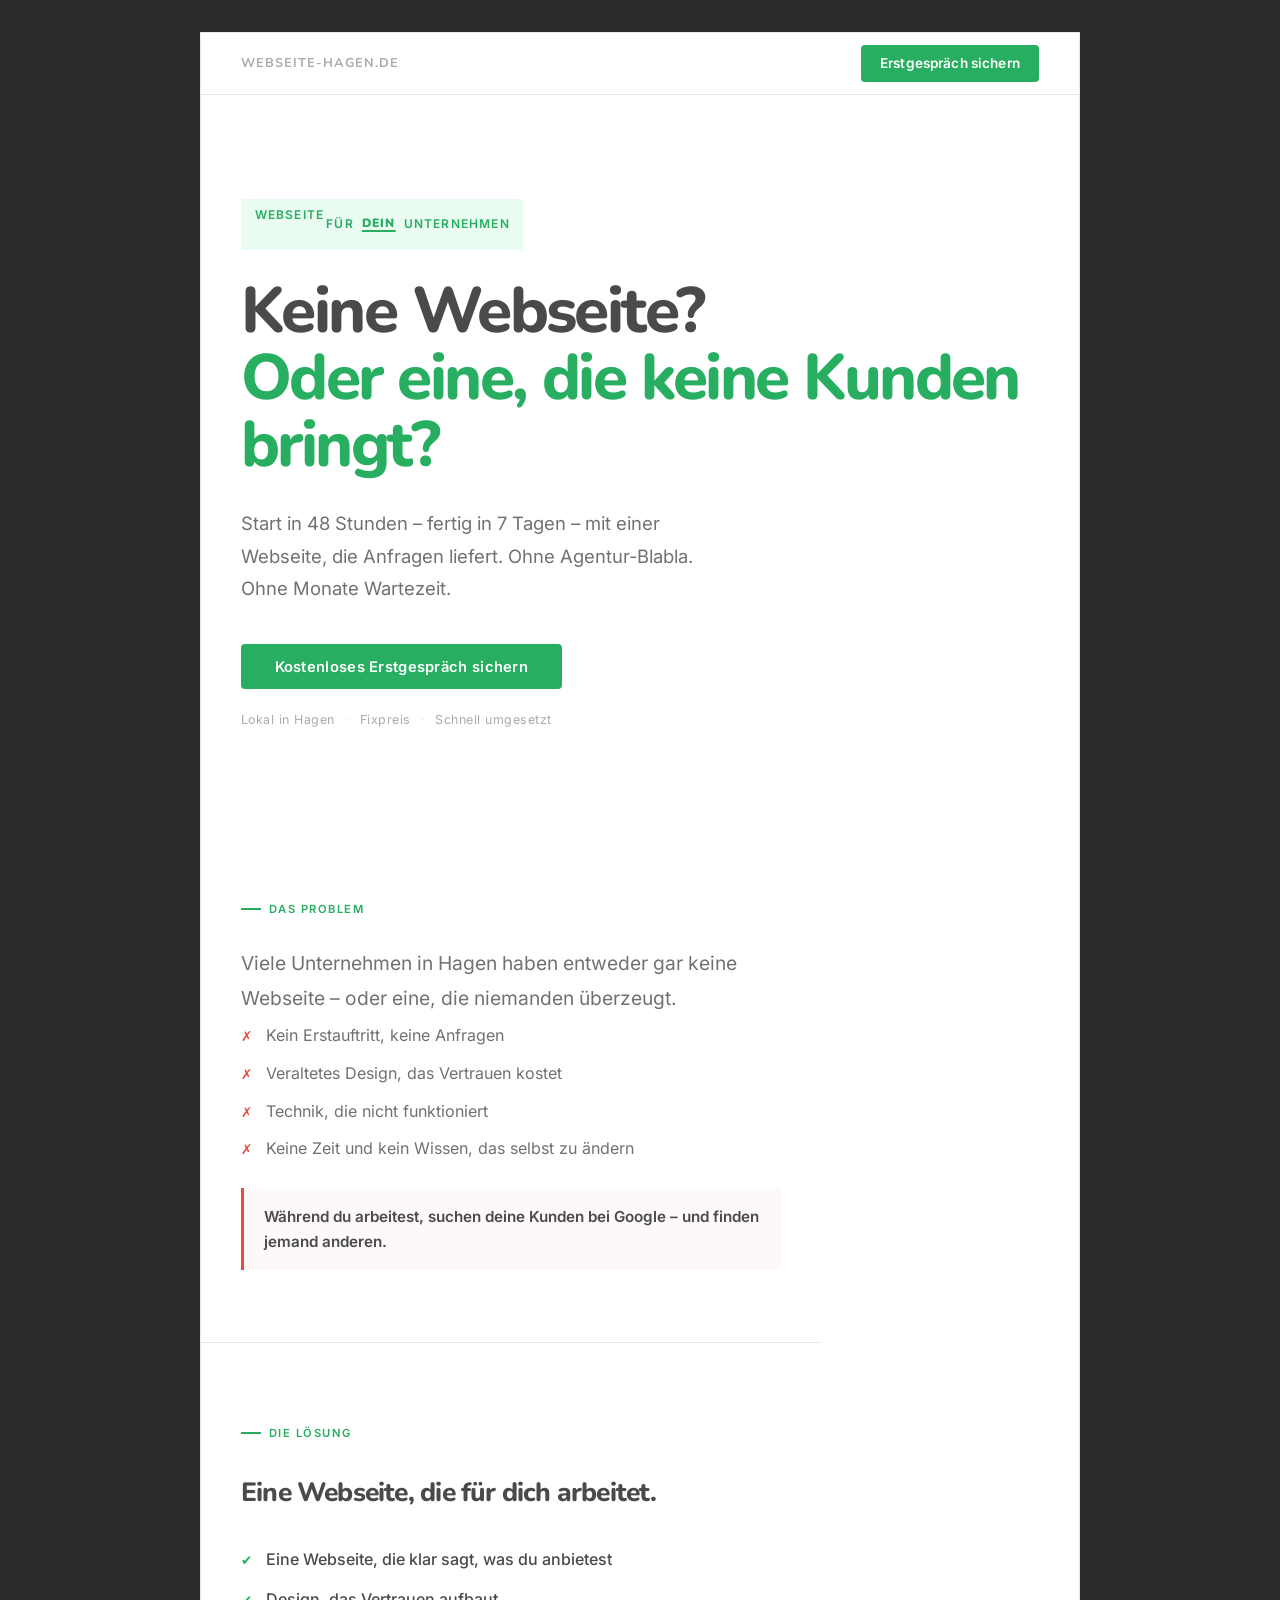
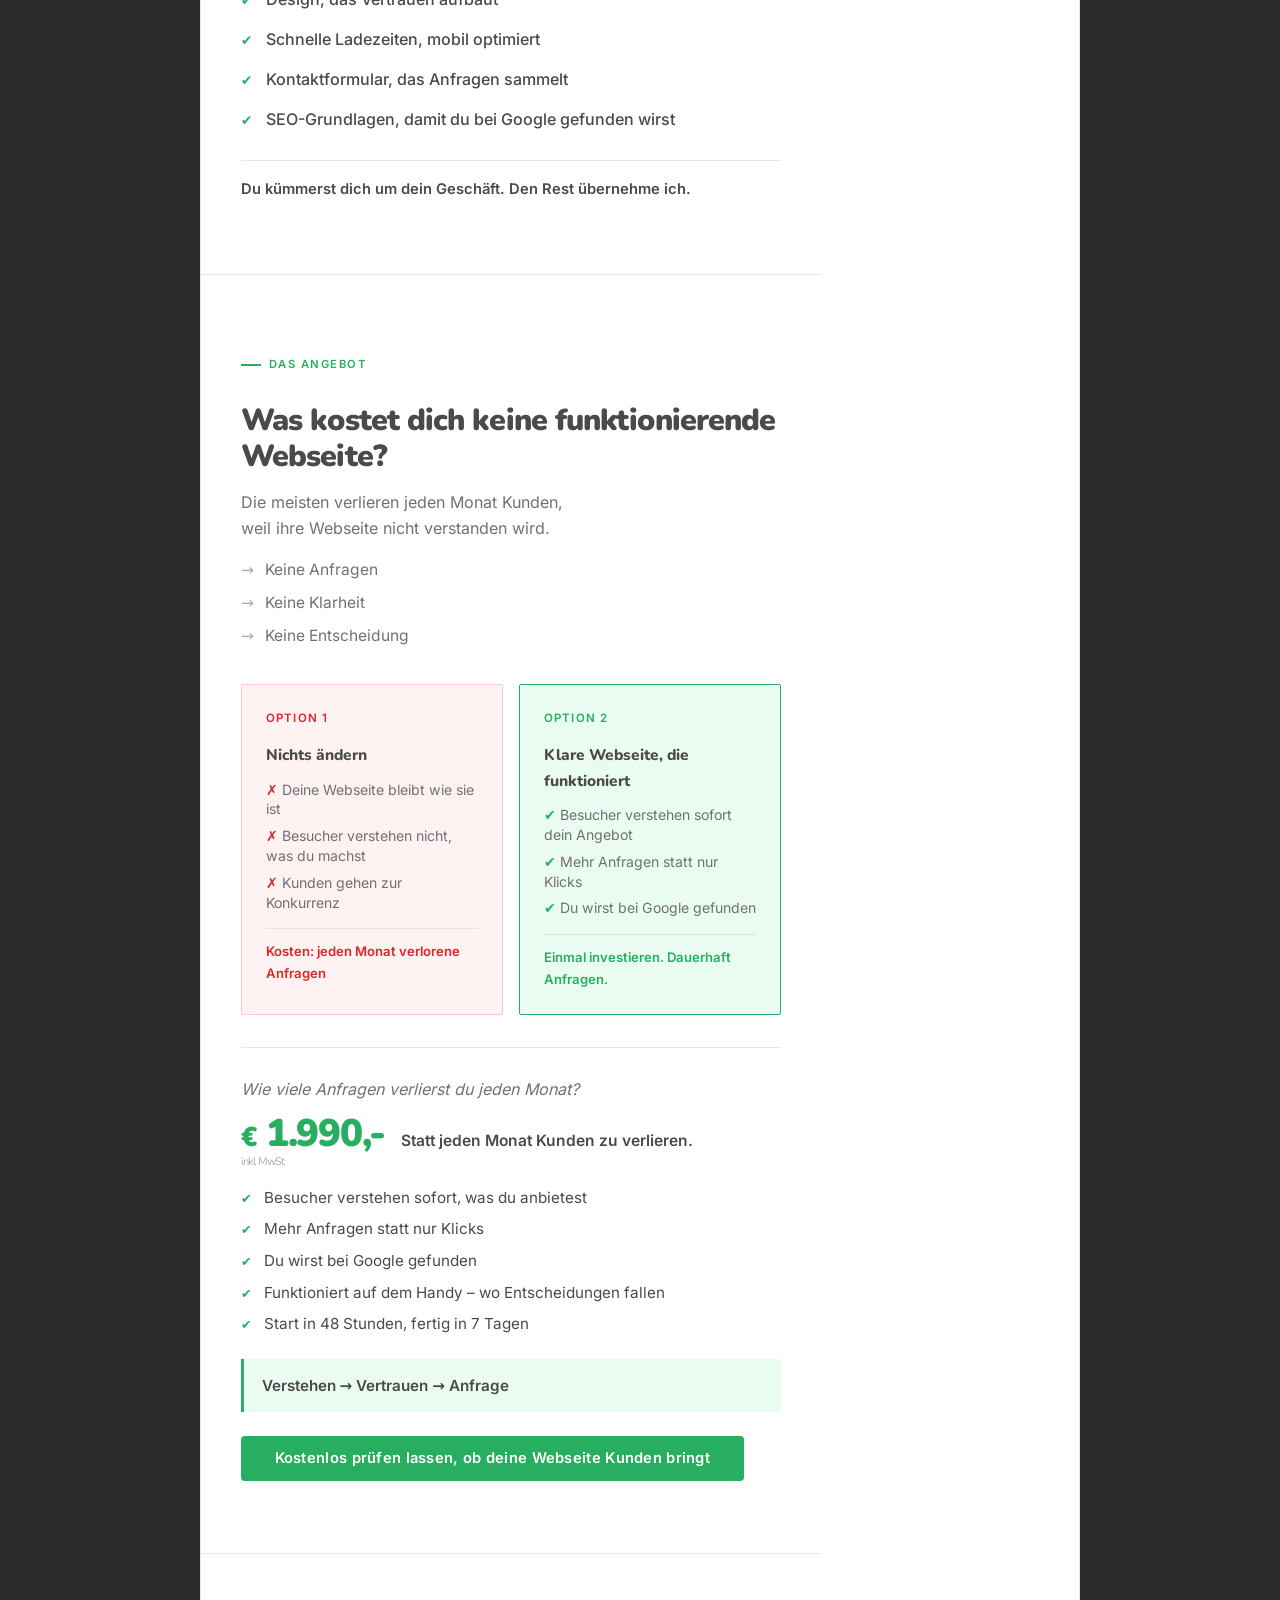
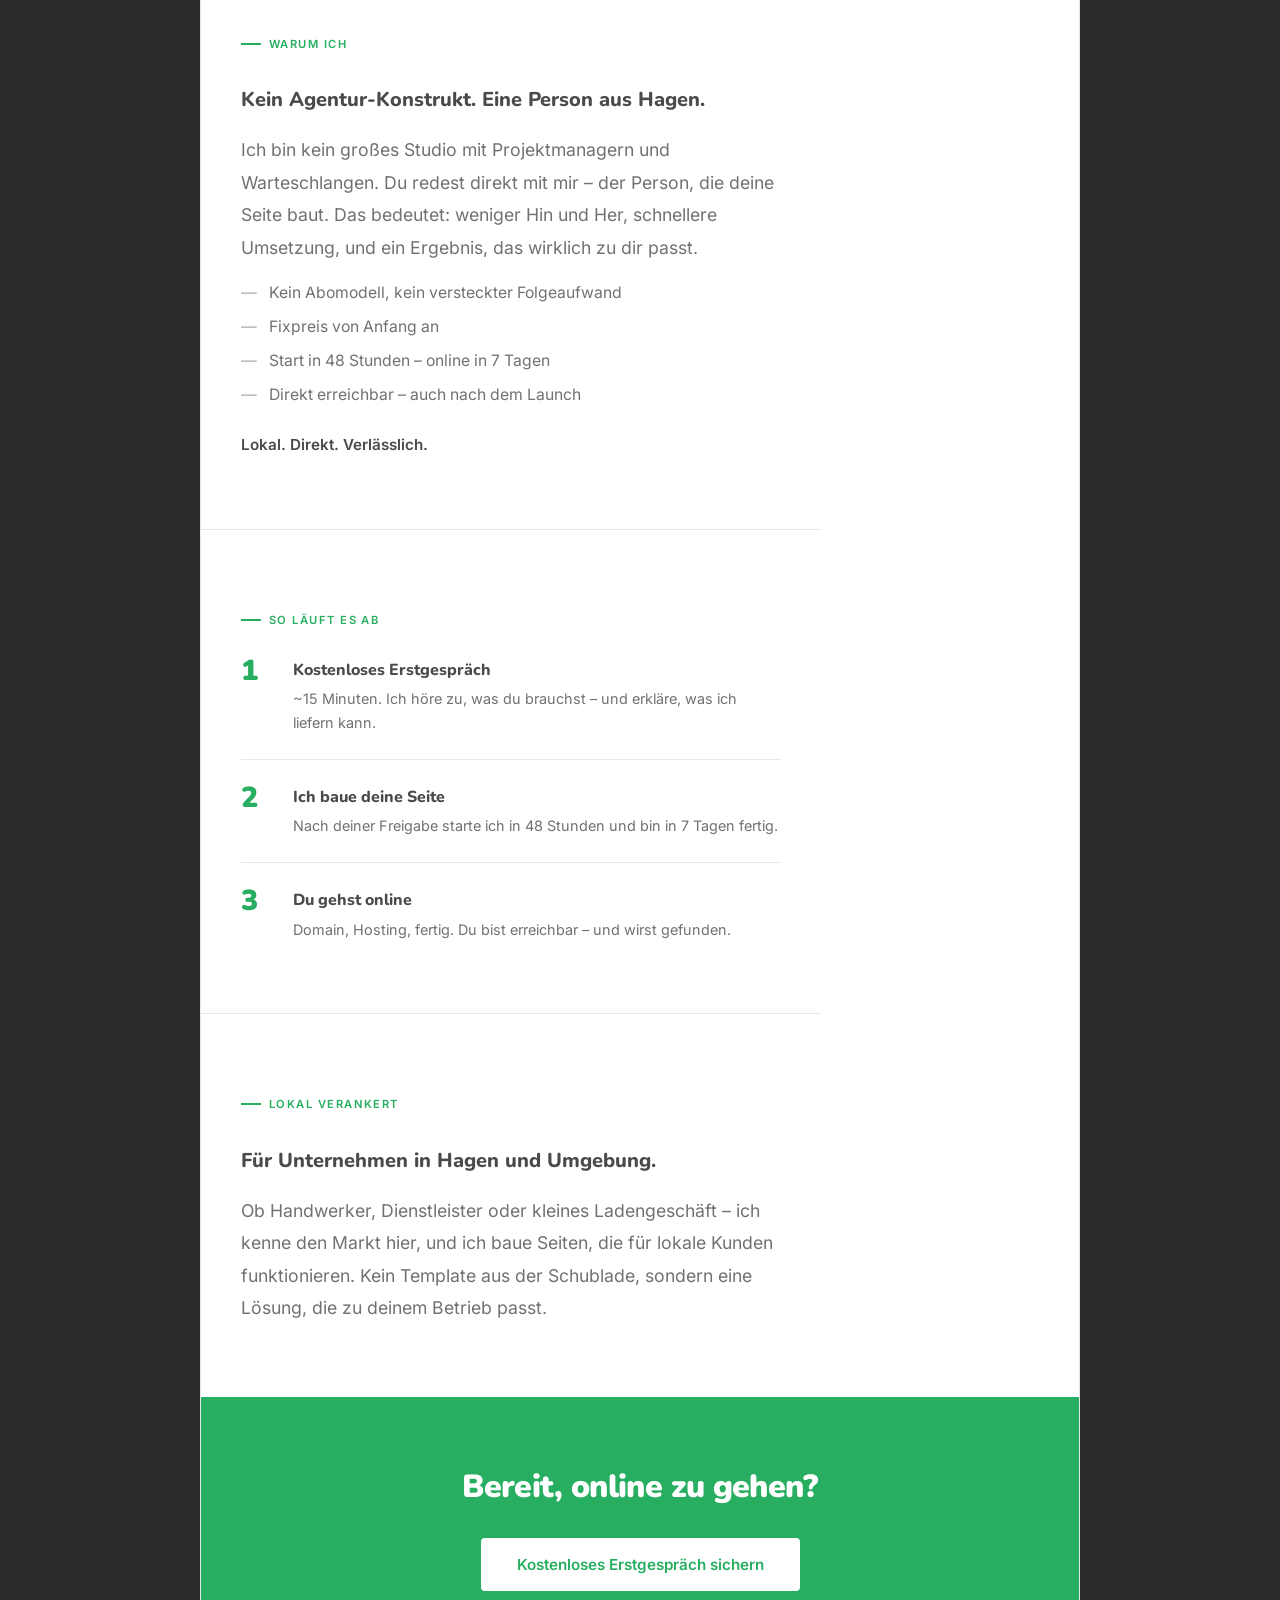
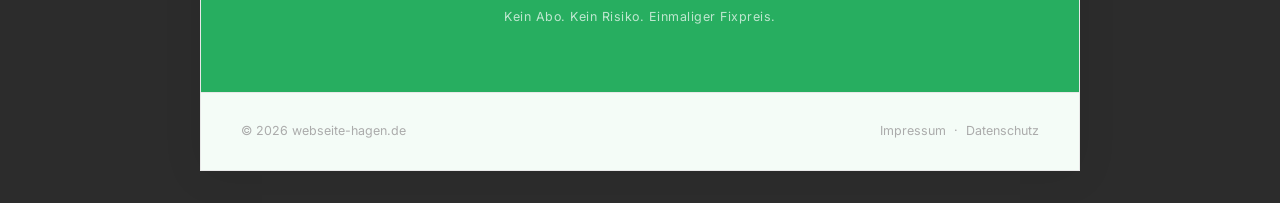
==== commit b89c00ed: "Update timing: Start in 48 Stunden, fertig in 7 Tagen https://claude.ai/code/session_014UmrnZpv2VA93" ====
--- a/index.html
+++ b/index.html
@@ -3,13 +3,13 @@
 <head>
   <meta charset="UTF-8" />
   <meta name="viewport" content="width=device-width, initial-scale=1.0" />
-  <title>Webseite erstellen lassen Hagen – in 1 Woche online | webseite-hagen.de</title>
-  <meta name="description" content="Keine Webseite oder eine, die keine Kunden bringt? Ich bring dich in 1 Woche online – mit einer Webseite, die Anfragen liefert. Fixpreis 1.990 € · Lokal in Hagen." />
+  <title>Webseite erstellen lassen Hagen – in 7 Tagen online | webseite-hagen.de</title>
+  <meta name="description" content="Keine Webseite oder eine, die keine Kunden bringt? Start in 48 Stunden – fertig in 7 Tagen – mit einer Webseite, die Anfragen liefert. Fixpreis 1.990 € · Lokal in Hagen." />
   <meta name="keywords" content="Webseite erstellen Hagen, Webseite erstellen lassen Hagen, Webdesign Hagen, lokale Webseite NRW, Webseite Handwerk Hagen" />
   <meta name="robots" content="index, follow" />
   <link rel="canonical" href="https://webseite-hagen.de/" />
-  <meta property="og:title" content="Webseite erstellen lassen Hagen – in 1 Woche online" />
-  <meta property="og:description" content="Ich bring dich in 1 Woche online – mit einer Webseite, die Anfragen liefert. Fixpreis 1.990 € · Lokal in Hagen." />
+  <meta property="og:title" content="Webseite erstellen lassen Hagen – in 7 Tagen online" />
+  <meta property="og:description" content="Start in 48 Stunden – fertig in 7 Tagen – mit einer Webseite, die Anfragen liefert. Fixpreis 1.990 € · Lokal in Hagen." />
   <meta property="og:type" content="website" />
   <meta property="og:url" content="https://webseite-hagen.de/" />
   <meta property="og:locale" content="de_DE" />
@@ -1244,7 +1244,7 @@
       <span class="word">Keine Webseite?</span>
       <span class="word">Oder eine, die keine Kunden bringt?</span>
     </h1>
-    <p>Ich bring dich in 1 Woche online – mit einer Webseite, die Anfragen liefert. Ohne Agentur-Blabla. Ohne Monate Wartezeit.</p>
+    <p>Start in 48 Stunden – fertig in 7 Tagen – mit einer Webseite, die Anfragen liefert. Ohne Agentur-Blabla. Ohne Monate Wartezeit.</p>
     <span class="hero-btn">
       <button class="btn-send" onclick="openModal(event)">Kostenloses Erstgespräch sichern</button>
     </span>
@@ -1323,7 +1323,7 @@
         <li>Mehr Anfragen statt nur Klicks</li>
         <li>Du wirst bei Google gefunden</li>
         <li>Funktioniert auf dem Handy – wo Entscheidungen fallen</li>
-        <li>In 1 Woche online</li>
+        <li>Start in 48 Stunden, fertig in 7 Tagen</li>
       </ul>
       <p class="nobrainer-result">Verstehen → Vertrauen → Anfrage</p>
       <button class="btn-send" onclick="openModal(event)">Kostenlos prüfen lassen, ob deine Webseite Kunden bringt</button>
@@ -1340,7 +1340,7 @@
     <ul class="differenz-list">
       <li>Kein Abomodell, kein versteckter Folgeaufwand</li>
       <li>Fixpreis von Anfang an</li>
-      <li>Online in 1 Woche nach Freigabe</li>
+      <li>Start in 48 Stunden – online in 7 Tagen</li>
       <li>Direkt erreichbar – auch nach dem Launch</li>
     </ul>
     <p class="differenz-result">Lokal. Direkt. Verlässlich.</p>
@@ -1361,7 +1361,7 @@
         <span class="step-num">2</span>
         <div class="step-content">
           <h3>Ich baue deine Seite</h3>
-          <p>Nach deiner Freigabe setze ich deine Webseite in 1 Woche um.</p>
+          <p>Nach deiner Freigabe starte ich in 48 Stunden und bin in 7 Tagen fertig.</p>
         </div>
       </div>
       <div class="step">
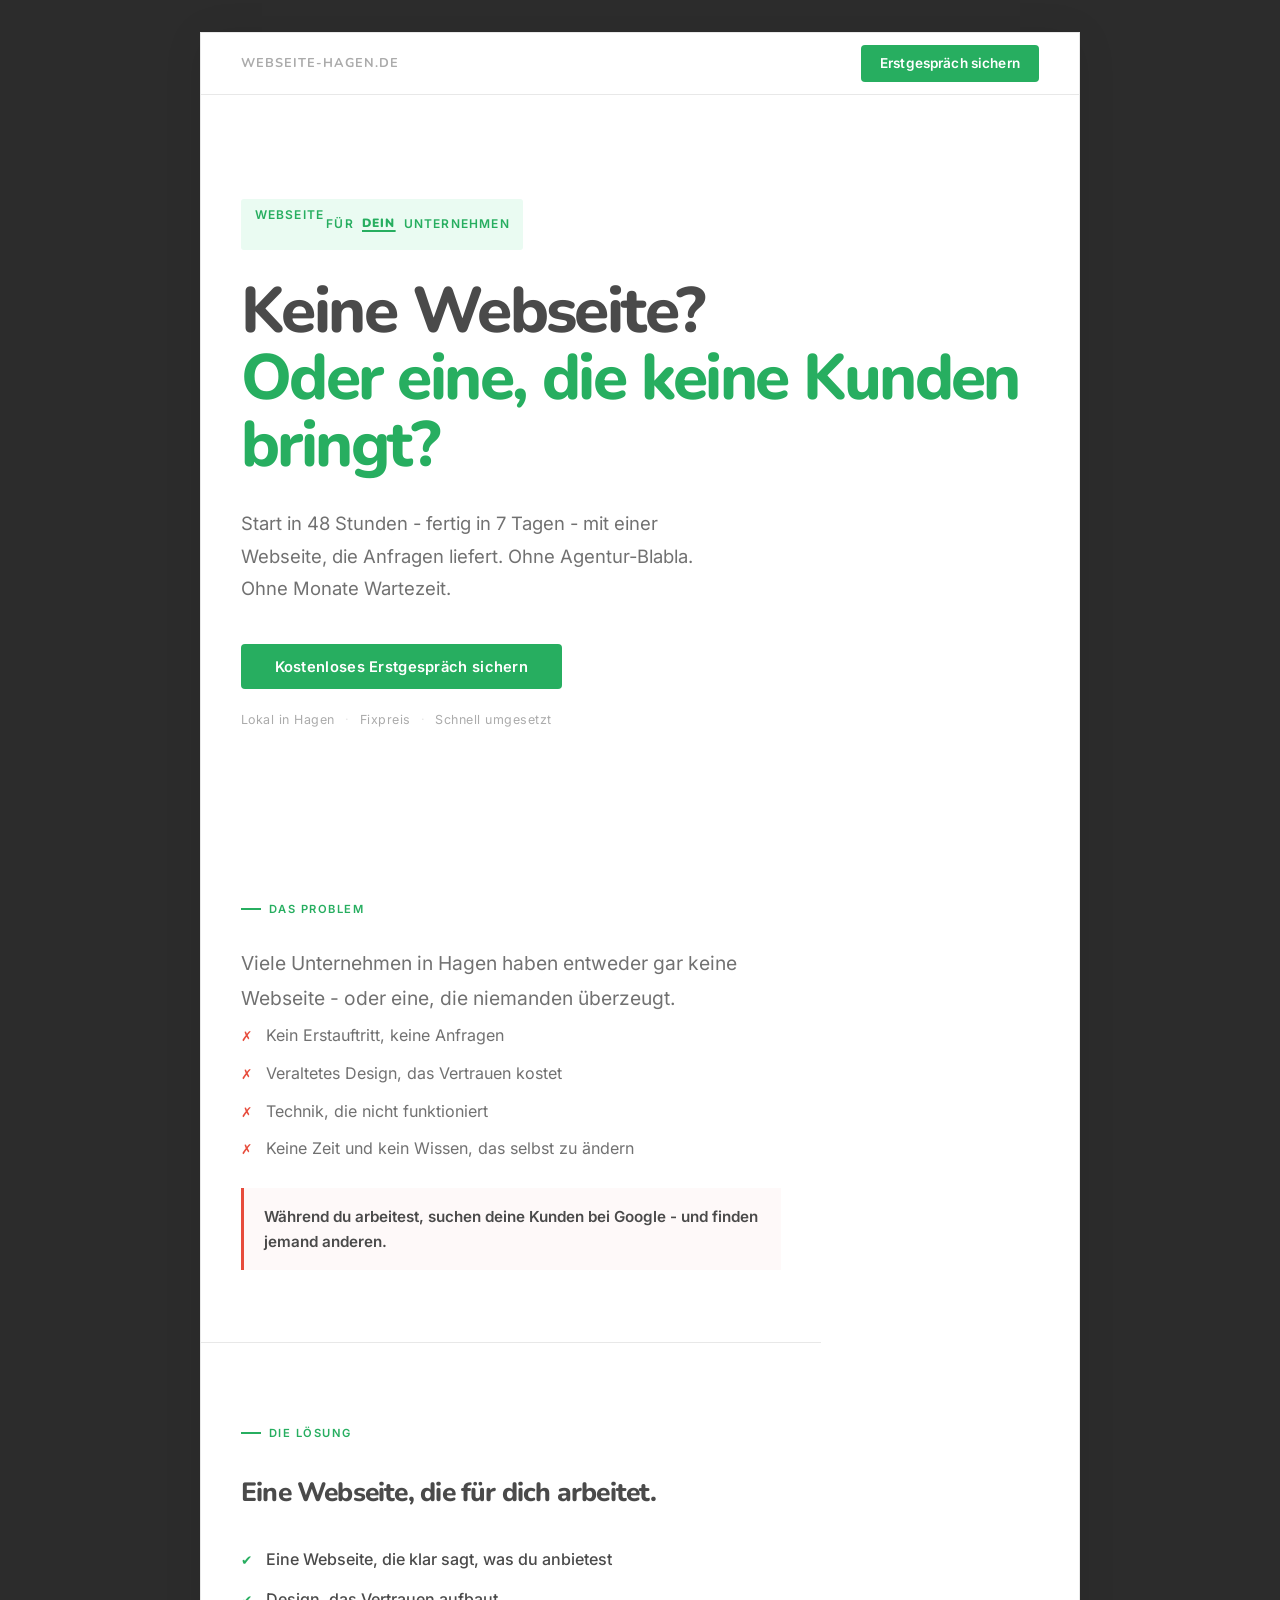
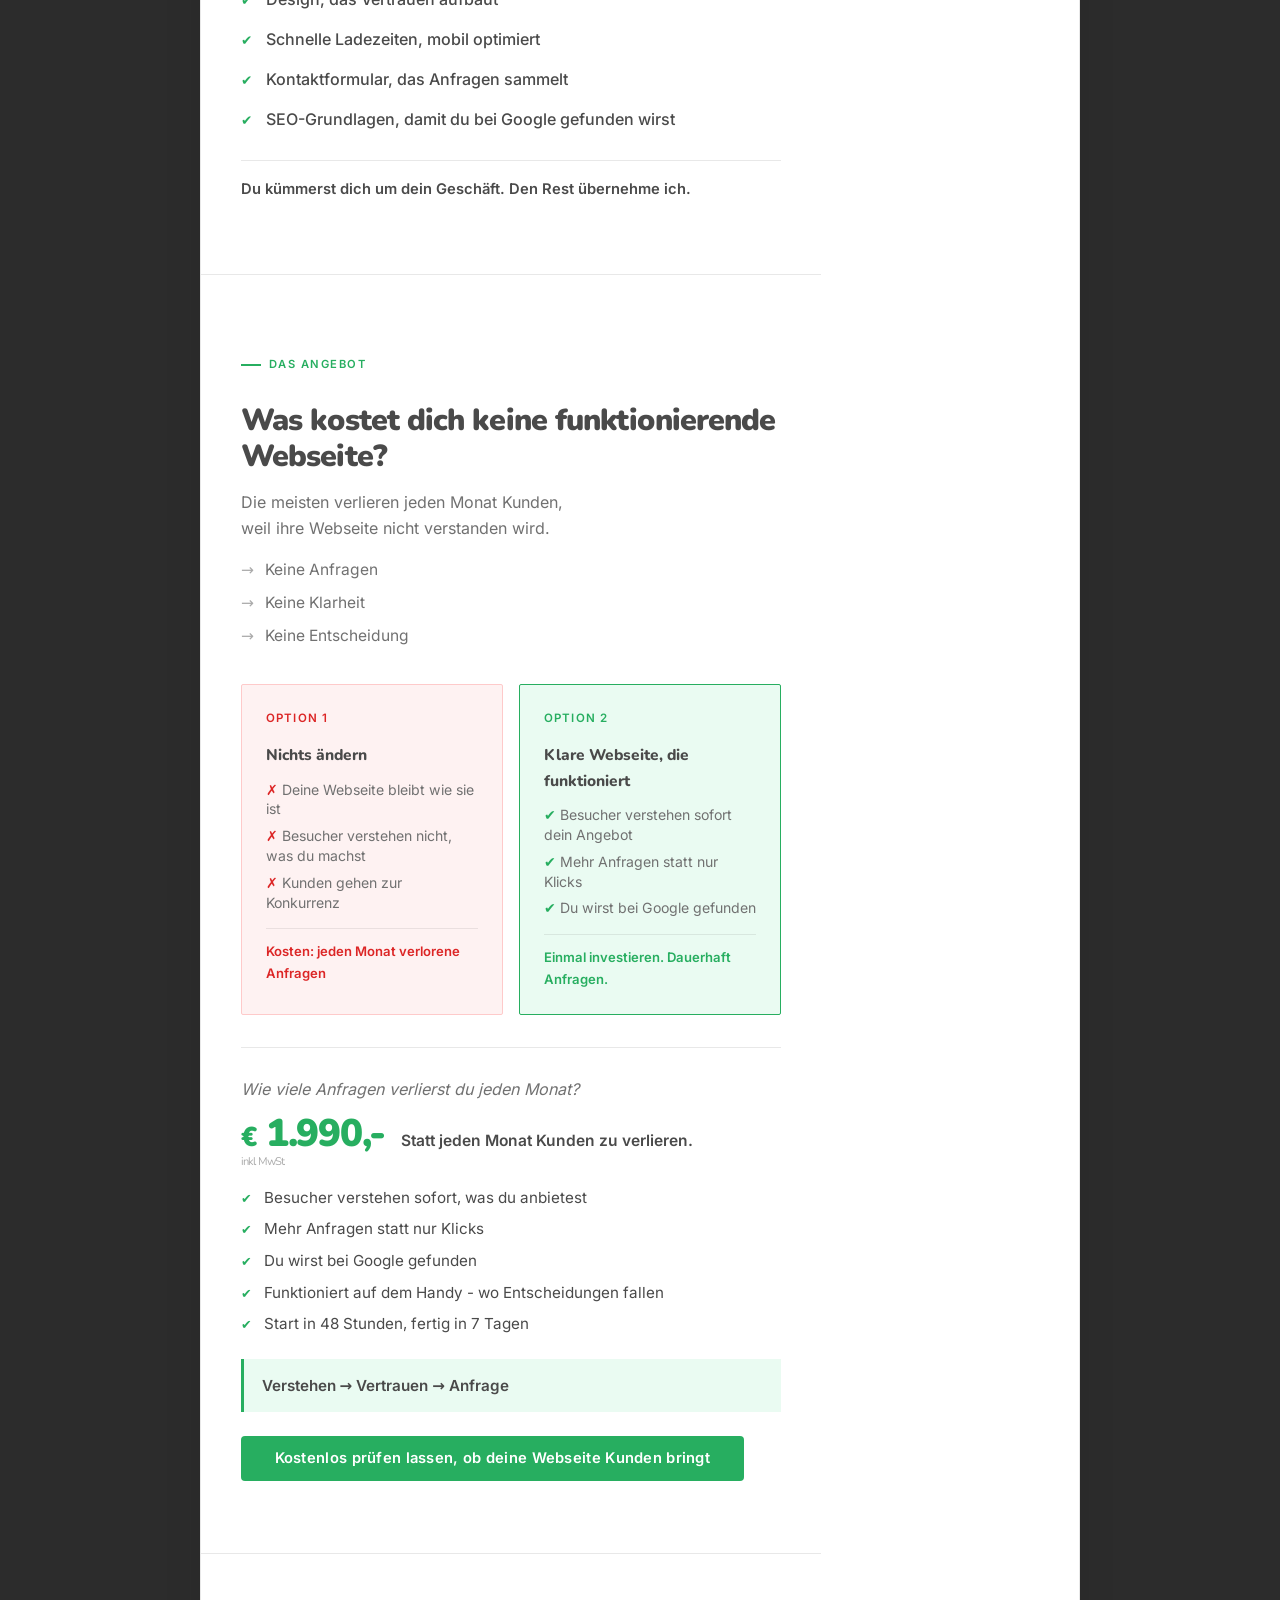
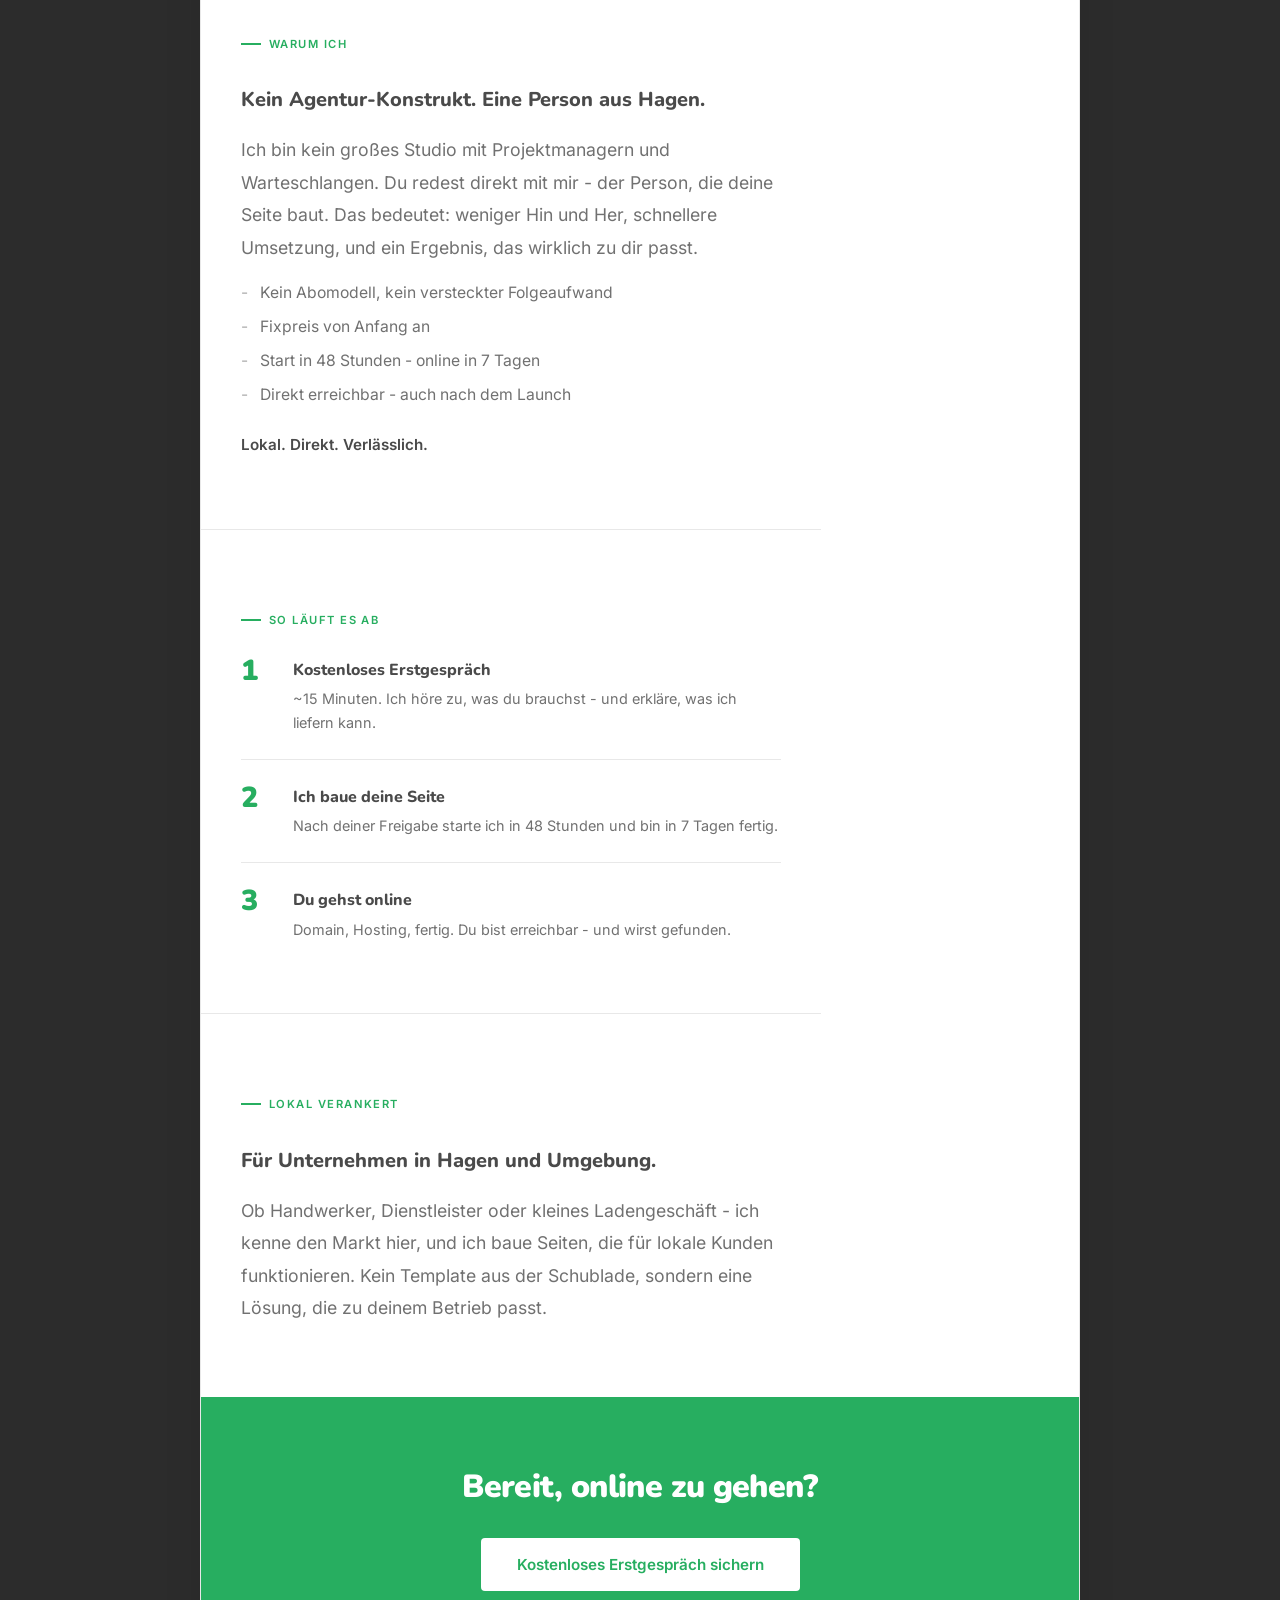
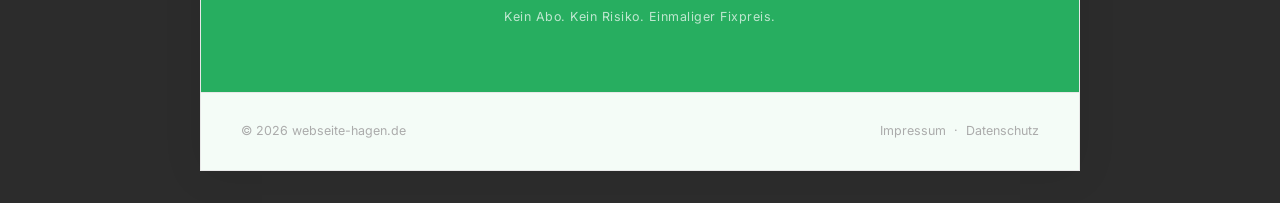
==== commit 9e970c04: "Replace en/em dashes with hyphens across all pages https://claude.ai/code/session_014UmrnZpv2VA93CWm" ====
--- a/index.html
+++ b/index.html
@@ -3,13 +3,13 @@
 <head>
   <meta charset="UTF-8" />
   <meta name="viewport" content="width=device-width, initial-scale=1.0" />
-  <title>Webseite erstellen lassen Hagen – in 7 Tagen online | webseite-hagen.de</title>
-  <meta name="description" content="Keine Webseite oder eine, die keine Kunden bringt? Start in 48 Stunden – fertig in 7 Tagen – mit einer Webseite, die Anfragen liefert. Fixpreis 1.990 € · Lokal in Hagen." />
+  <title>Webseite erstellen lassen Hagen - in 7 Tagen online | webseite-hagen.de</title>
+  <meta name="description" content="Keine Webseite oder eine, die keine Kunden bringt? Start in 48 Stunden - fertig in 7 Tagen - mit einer Webseite, die Anfragen liefert. Fixpreis 1.990 € · Lokal in Hagen." />
   <meta name="keywords" content="Webseite erstellen Hagen, Webseite erstellen lassen Hagen, Webdesign Hagen, lokale Webseite NRW, Webseite Handwerk Hagen" />
   <meta name="robots" content="index, follow" />
   <link rel="canonical" href="https://webseite-hagen.de/" />
-  <meta property="og:title" content="Webseite erstellen lassen Hagen – in 7 Tagen online" />
-  <meta property="og:description" content="Start in 48 Stunden – fertig in 7 Tagen – mit einer Webseite, die Anfragen liefert. Fixpreis 1.990 € · Lokal in Hagen." />
+  <meta property="og:title" content="Webseite erstellen lassen Hagen - in 7 Tagen online" />
+  <meta property="og:description" content="Start in 48 Stunden - fertig in 7 Tagen - mit einer Webseite, die Anfragen liefert. Fixpreis 1.990 € · Lokal in Hagen." />
   <meta property="og:type" content="website" />
   <meta property="og:url" content="https://webseite-hagen.de/" />
   <meta property="og:locale" content="de_DE" />
@@ -1170,7 +1170,7 @@
     }
 
     .differenz-list li::before {
-      content: '—';
+      content: '-';
       color: var(--faint);
       flex-shrink: 0;
     }
@@ -1244,7 +1244,7 @@
       <span class="word">Keine Webseite?</span>
       <span class="word">Oder eine, die keine Kunden bringt?</span>
     </h1>
-    <p>Start in 48 Stunden – fertig in 7 Tagen – mit einer Webseite, die Anfragen liefert. Ohne Agentur-Blabla. Ohne Monate Wartezeit.</p>
+    <p>Start in 48 Stunden - fertig in 7 Tagen - mit einer Webseite, die Anfragen liefert. Ohne Agentur-Blabla. Ohne Monate Wartezeit.</p>
     <span class="hero-btn">
       <button class="btn-send" onclick="openModal(event)">Kostenloses Erstgespräch sichern</button>
     </span>
@@ -1254,14 +1254,14 @@
   <!-- PROBLEM -->
   <div class="block reveal">
     <p class="label">Das Problem</p>
-    <p class="problem-text">Viele Unternehmen in Hagen haben entweder gar keine Webseite – oder eine, die niemanden überzeugt.</p>
+    <p class="problem-text">Viele Unternehmen in Hagen haben entweder gar keine Webseite - oder eine, die niemanden überzeugt.</p>
     <ul class="problem-list">
       <li>Kein Erstauftritt, keine Anfragen</li>
       <li>Veraltetes Design, das Vertrauen kostet</li>
       <li>Technik, die nicht funktioniert</li>
       <li>Keine Zeit und kein Wissen, das selbst zu ändern</li>
     </ul>
-    <div class="problem-result">Während du arbeitest, suchen deine Kunden bei Google – und finden jemand anderen.</div>
+    <div class="problem-result">Während du arbeitest, suchen deine Kunden bei Google - und finden jemand anderen.</div>
   </div>
 
   <!-- LÖSUNG -->
@@ -1322,7 +1322,7 @@
         <li>Besucher verstehen sofort, was du anbietest</li>
         <li>Mehr Anfragen statt nur Klicks</li>
         <li>Du wirst bei Google gefunden</li>
-        <li>Funktioniert auf dem Handy – wo Entscheidungen fallen</li>
+        <li>Funktioniert auf dem Handy - wo Entscheidungen fallen</li>
         <li>Start in 48 Stunden, fertig in 7 Tagen</li>
       </ul>
       <p class="nobrainer-result">Verstehen → Vertrauen → Anfrage</p>
@@ -1335,13 +1335,13 @@
     <p class="label">Warum ich</p>
     <div class="differenz-text">
       <strong>Kein Agentur-Konstrukt. Eine Person aus Hagen.</strong>
-      Ich bin kein großes Studio mit Projektmanagern und Warteschlangen. Du redest direkt mit mir – der Person, die deine Seite baut. Das bedeutet: weniger Hin und Her, schnellere Umsetzung, und ein Ergebnis, das wirklich zu dir passt.
+      Ich bin kein großes Studio mit Projektmanagern und Warteschlangen. Du redest direkt mit mir - der Person, die deine Seite baut. Das bedeutet: weniger Hin und Her, schnellere Umsetzung, und ein Ergebnis, das wirklich zu dir passt.
     </div>
     <ul class="differenz-list">
       <li>Kein Abomodell, kein versteckter Folgeaufwand</li>
       <li>Fixpreis von Anfang an</li>
-      <li>Start in 48 Stunden – online in 7 Tagen</li>
-      <li>Direkt erreichbar – auch nach dem Launch</li>
+      <li>Start in 48 Stunden - online in 7 Tagen</li>
+      <li>Direkt erreichbar - auch nach dem Launch</li>
     </ul>
     <p class="differenz-result">Lokal. Direkt. Verlässlich.</p>
   </div>
@@ -1354,7 +1354,7 @@
         <span class="step-num">1</span>
         <div class="step-content">
           <h3>Kostenloses Erstgespräch</h3>
-          <p>~15 Minuten. Ich höre zu, was du brauchst – und erkläre, was ich liefern kann.</p>
+          <p>~15 Minuten. Ich höre zu, was du brauchst - und erkläre, was ich liefern kann.</p>
         </div>
       </div>
       <div class="step">
@@ -1368,7 +1368,7 @@
         <span class="step-num">3</span>
         <div class="step-content">
           <h3>Du gehst online</h3>
-          <p>Domain, Hosting, fertig. Du bist erreichbar – und wirst gefunden.</p>
+          <p>Domain, Hosting, fertig. Du bist erreichbar - und wirst gefunden.</p>
         </div>
       </div>
     </div>
@@ -1379,7 +1379,7 @@
     <p class="label">Lokal verankert</p>
     <div class="differenz-text">
       <strong>Für Unternehmen in Hagen und Umgebung.</strong>
-      Ob Handwerker, Dienstleister oder kleines Ladengeschäft – ich kenne den Markt hier, und ich baue Seiten, die für lokale Kunden funktionieren. Kein Template aus der Schublade, sondern eine Lösung, die zu deinem Betrieb passt.
+      Ob Handwerker, Dienstleister oder kleines Ladengeschäft - ich kenne den Markt hier, und ich baue Seiten, die für lokale Kunden funktionieren. Kein Template aus der Schublade, sondern eine Lösung, die zu deinem Betrieb passt.
     </div>
   </div>
 
@@ -1440,7 +1440,7 @@
 </div>
 
 <script>
-  // Eyebrow auto-animation — triggers once after page load
+  // Eyebrow auto-animation - triggers once after page load
   setTimeout(function() {
     document.querySelector('.hero-eyebrow').classList.add('hovered');
   }, 1600);
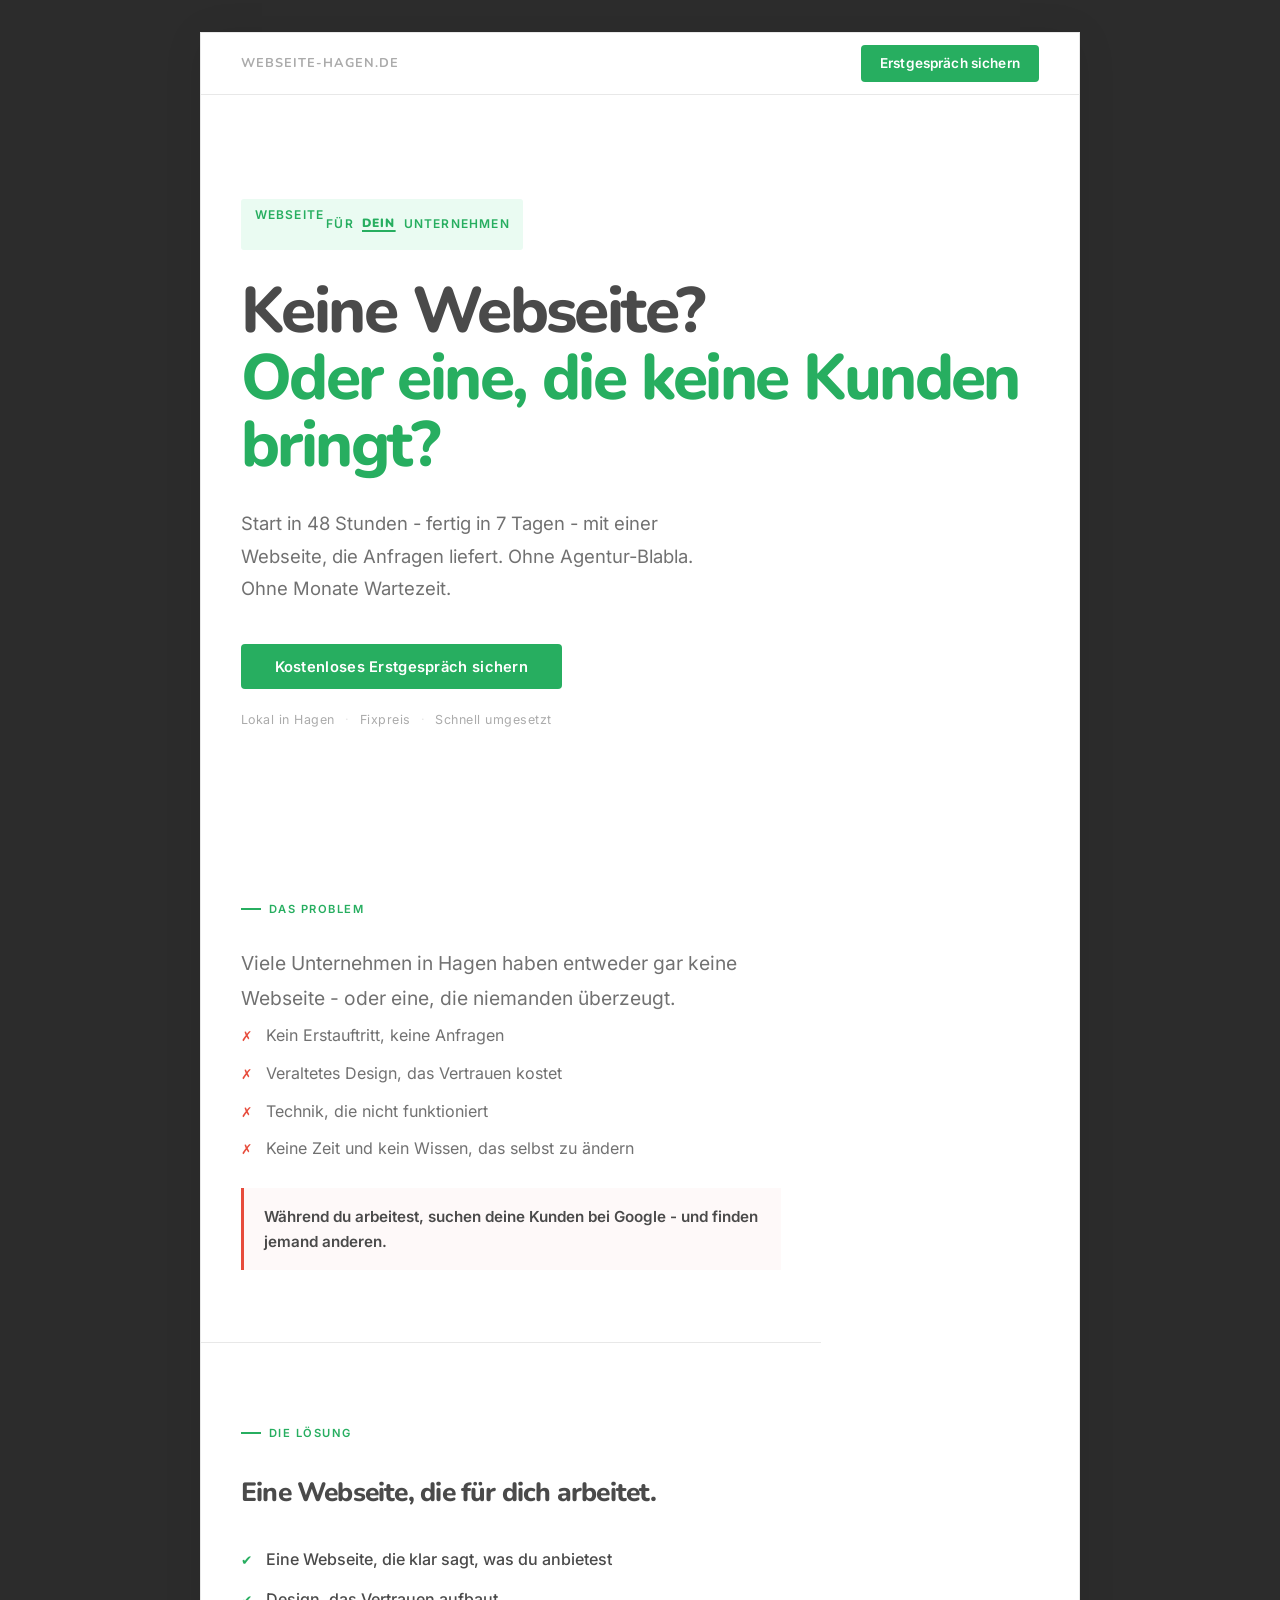
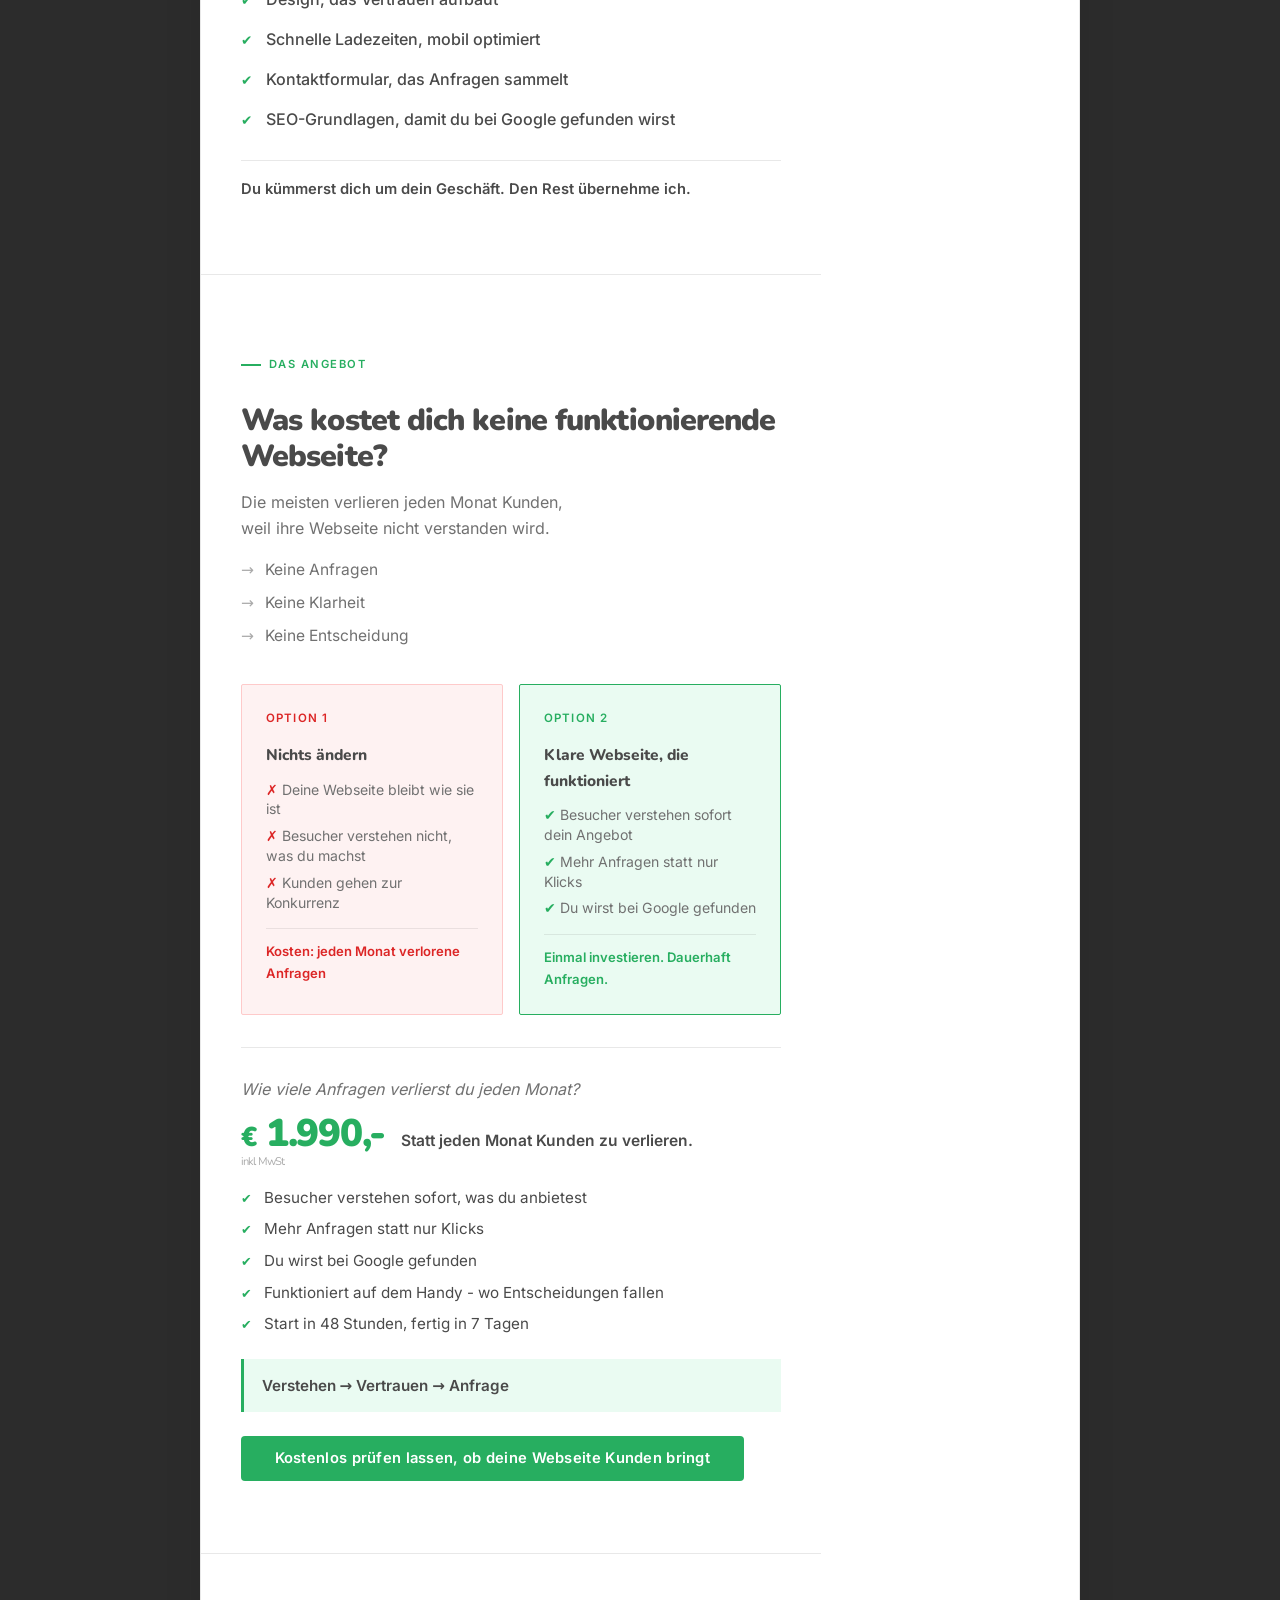
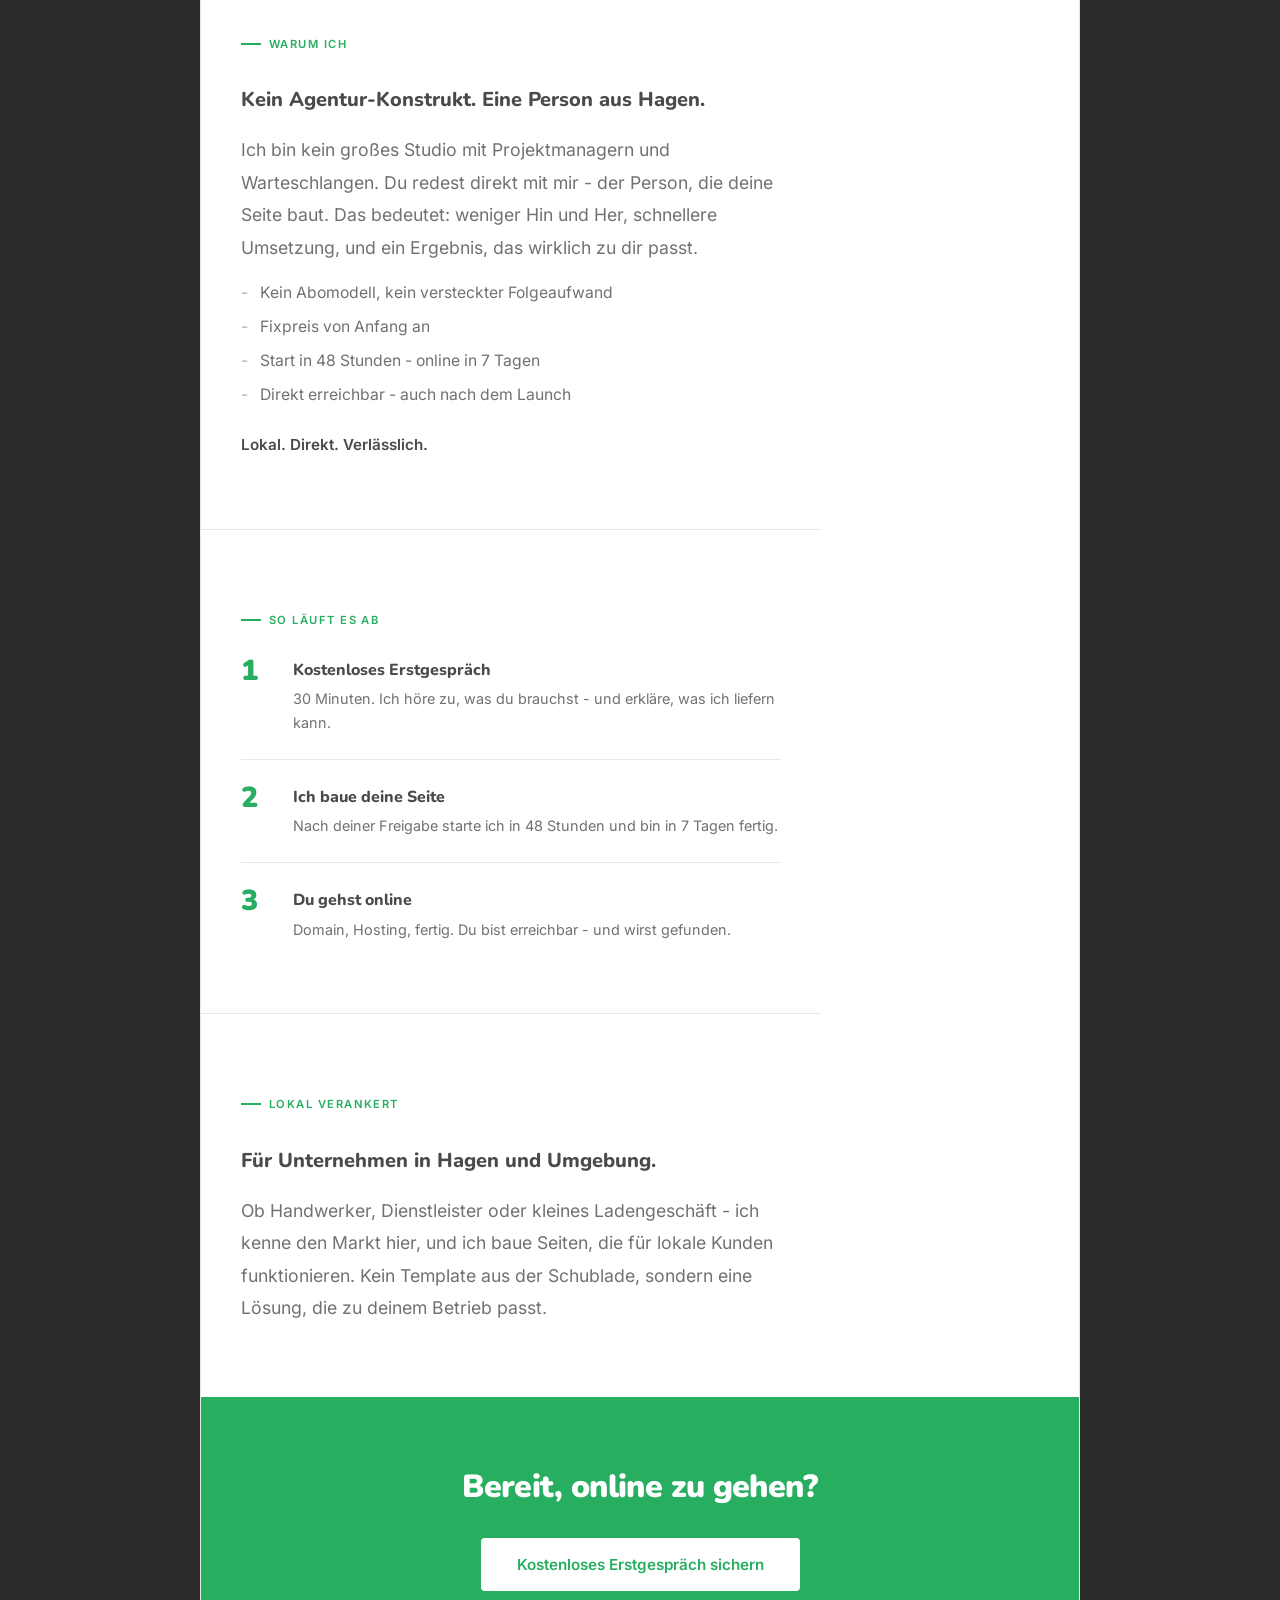
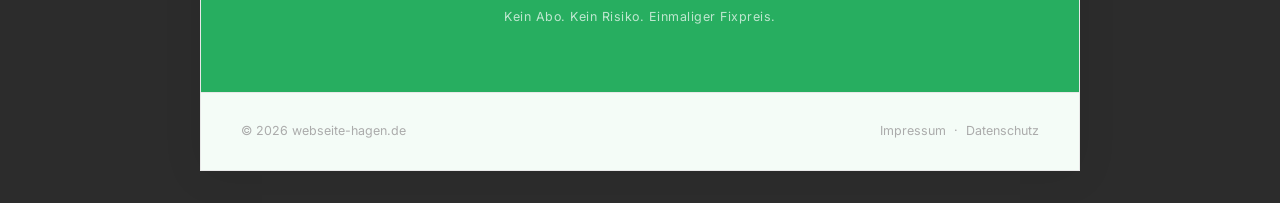
==== commit f577a2f9: "Update Erstgespräch duration from 15 to 30 Minuten https://claude.ai/code/session_014UmrnZpv2VA93CWm" ====
--- a/index.html
+++ b/index.html
@@ -1354,7 +1354,7 @@
         <span class="step-num">1</span>
         <div class="step-content">
           <h3>Kostenloses Erstgespräch</h3>
-          <p>~15 Minuten. Ich höre zu, was du brauchst - und erkläre, was ich liefern kann.</p>
+          <p>30 Minuten. Ich höre zu, was du brauchst - und erkläre, was ich liefern kann.</p>
         </div>
       </div>
       <div class="step">
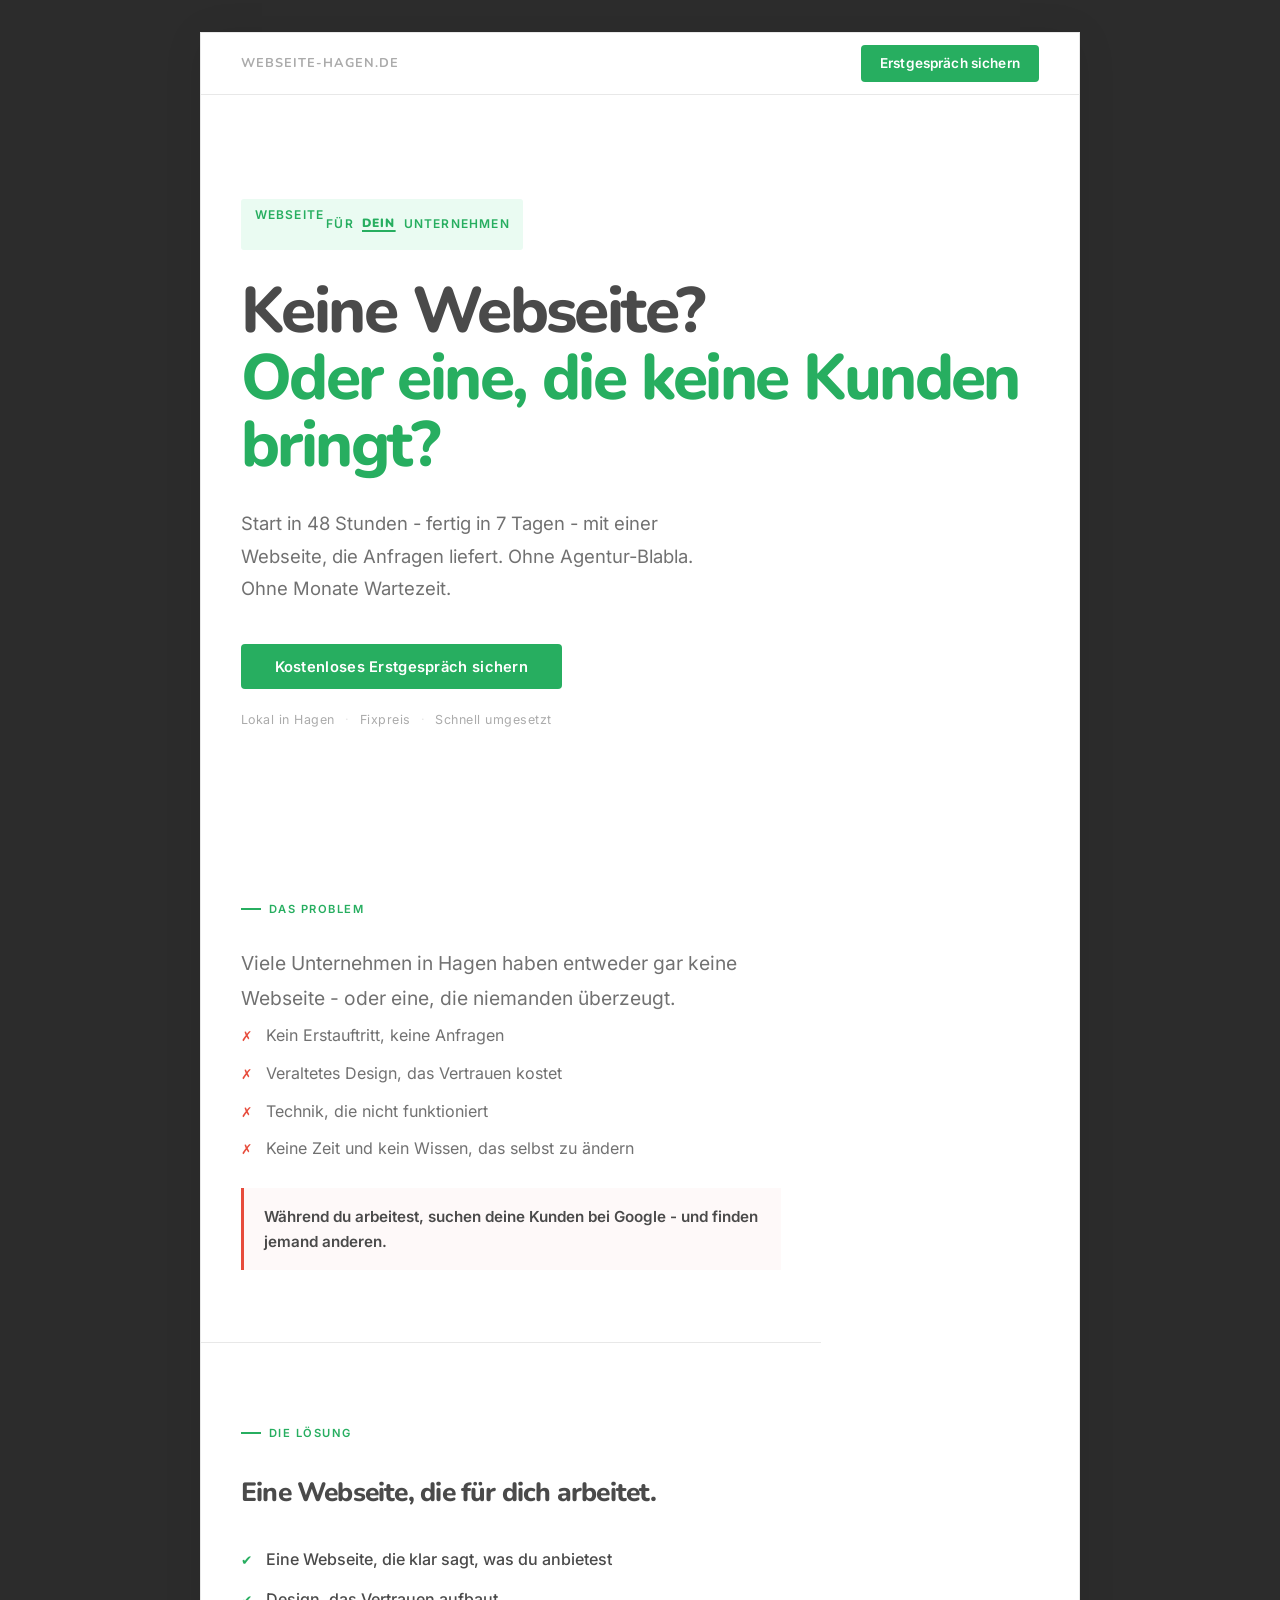
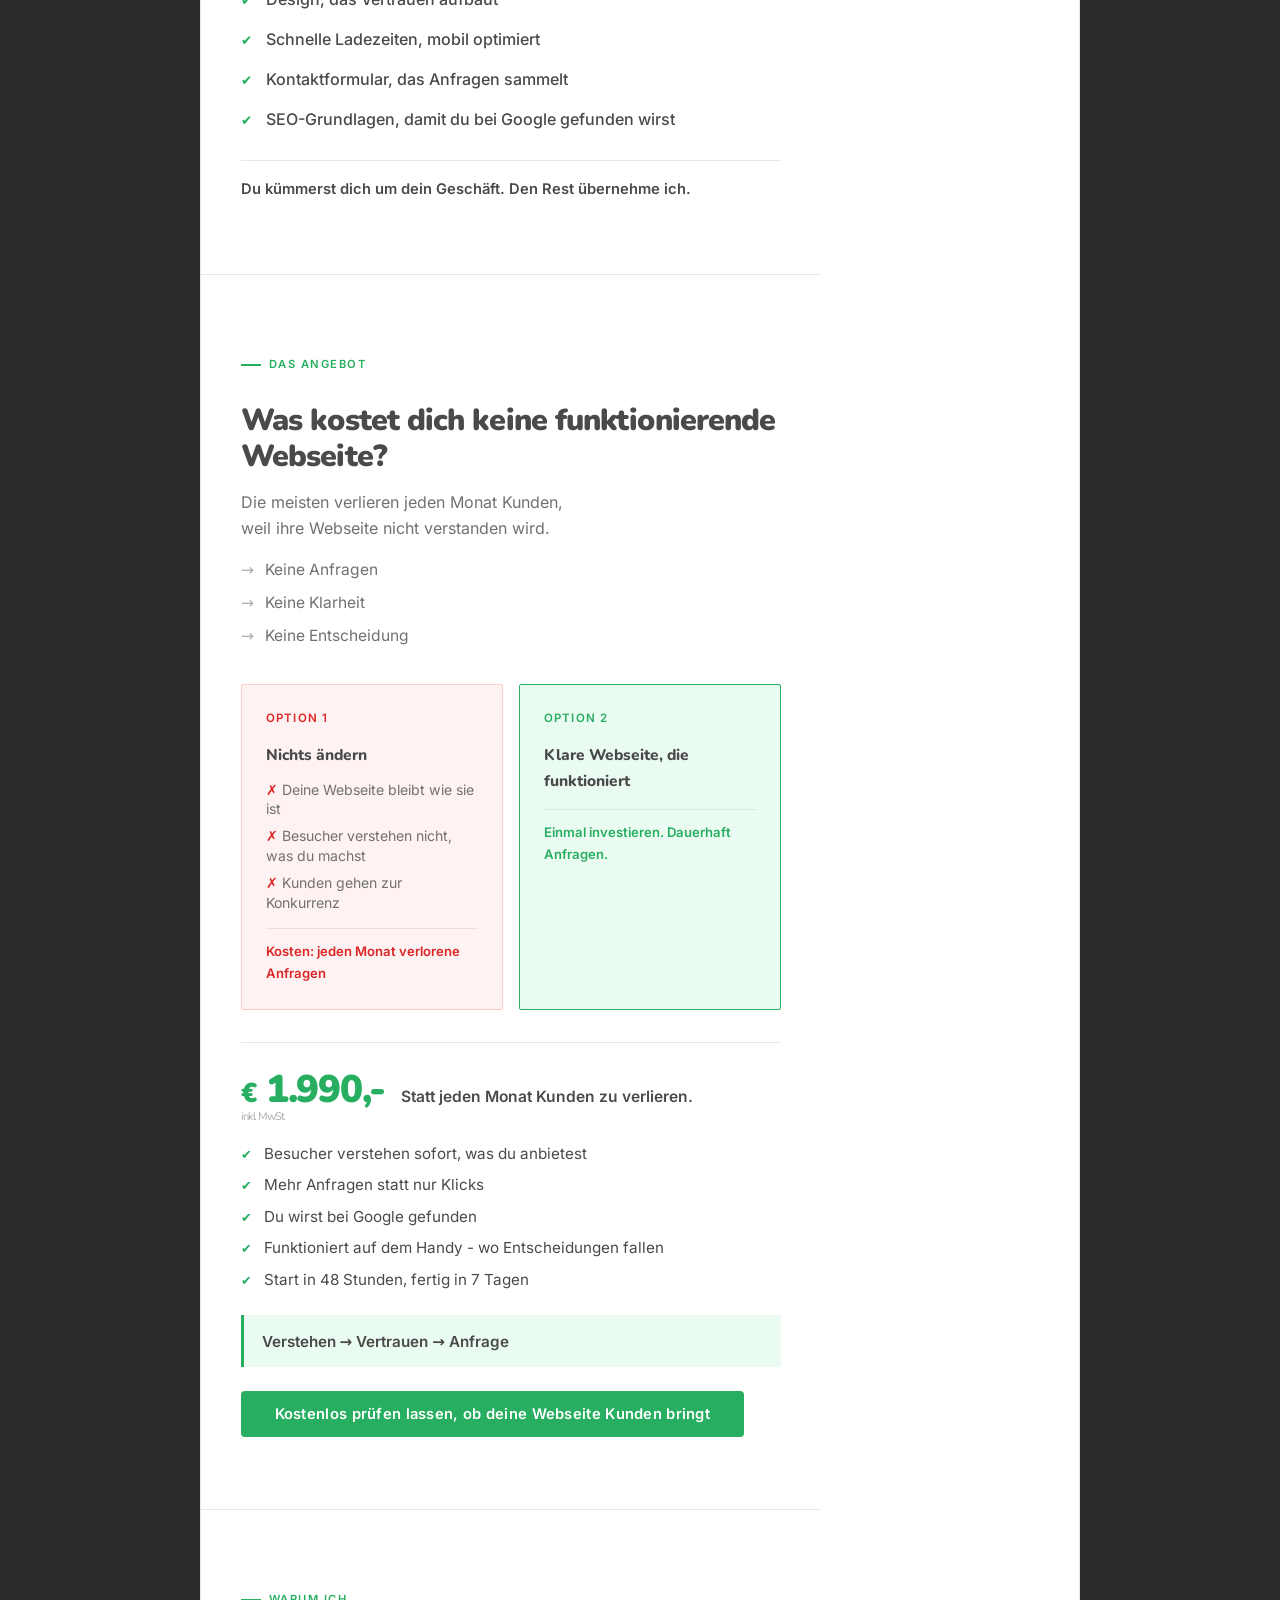
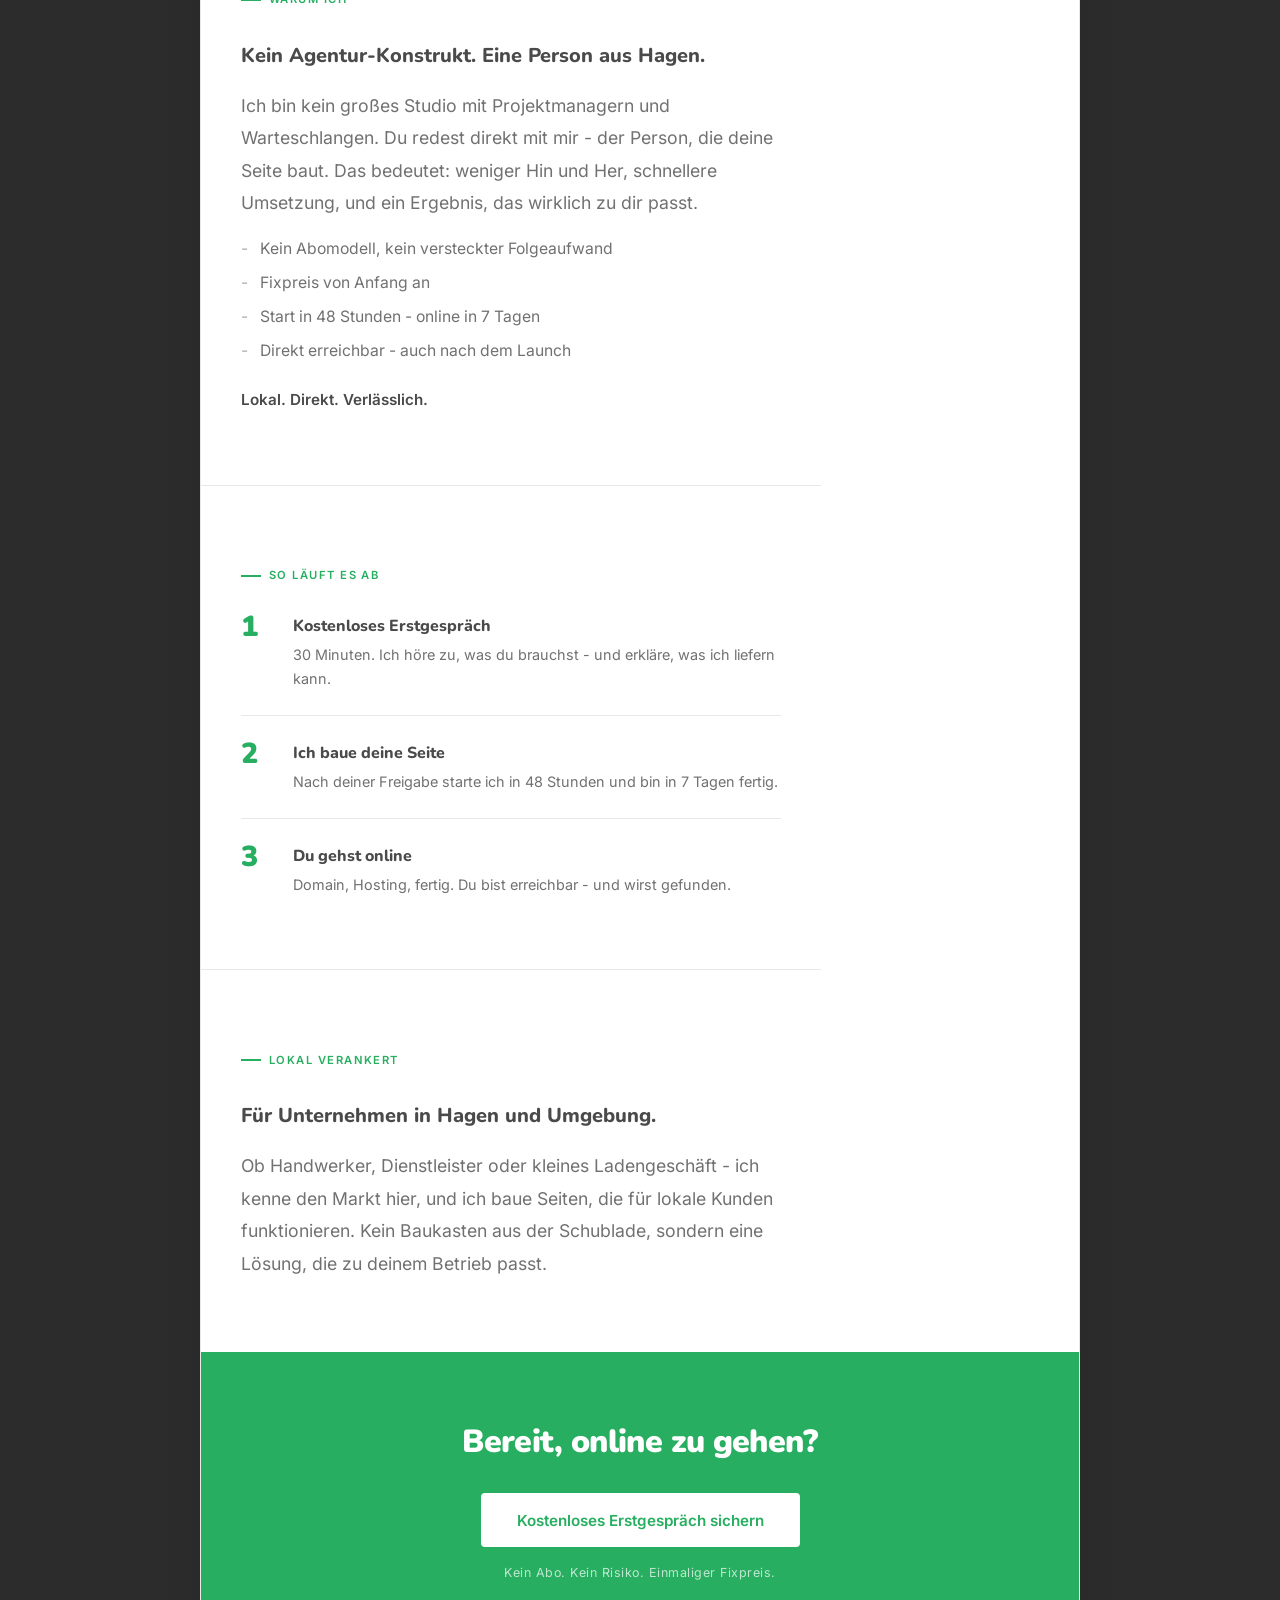
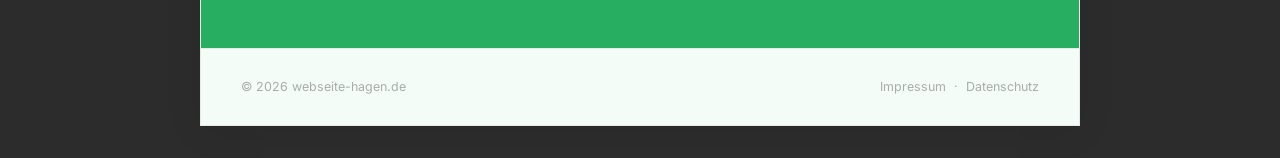
==== commit 4b362de4: "Remove Option 2 bullets and bridge question, fix template wording - Option 2: remove 3 bullet points" ====
--- a/index.html
+++ b/index.html
@@ -1303,17 +1303,11 @@
       <div class="option-card option-good">
         <p class="option-tag">Option 2</p>
         <h3>Klare Webseite, die funktioniert</h3>
-        <ul class="option-lines">
-          <li>Besucher verstehen sofort dein Angebot</li>
-          <li>Mehr Anfragen statt nur Klicks</li>
-          <li>Du wirst bei Google gefunden</li>
-        </ul>
         <p class="option-cost" style="color:var(--accent);">Einmal investieren. Dauerhaft Anfragen.</p>
       </div>
     </div>
 
     <div class="nobrainer-offer">
-      <p class="nobrainer-sub" style="margin-bottom:0.75rem;font-style:italic;">Wie viele Anfragen verlierst du jeden Monat?</p>
       <div class="nobrainer-price-line">
         <div class="nobrainer-price"><span>€</span> 1.990,-<small>inkl. MwSt.</small></div>
         <p class="nobrainer-tagline" style="font-weight:600;color:var(--text);">Statt jeden Monat Kunden zu verlieren.</p>
@@ -1379,7 +1373,7 @@
     <p class="label">Lokal verankert</p>
     <div class="differenz-text">
       <strong>Für Unternehmen in Hagen und Umgebung.</strong>
-      Ob Handwerker, Dienstleister oder kleines Ladengeschäft - ich kenne den Markt hier, und ich baue Seiten, die für lokale Kunden funktionieren. Kein Template aus der Schublade, sondern eine Lösung, die zu deinem Betrieb passt.
+      Ob Handwerker, Dienstleister oder kleines Ladengeschäft - ich kenne den Markt hier, und ich baue Seiten, die für lokale Kunden funktionieren. Kein Baukasten aus der Schublade, sondern eine Lösung, die zu deinem Betrieb passt.
     </div>
   </div>
 
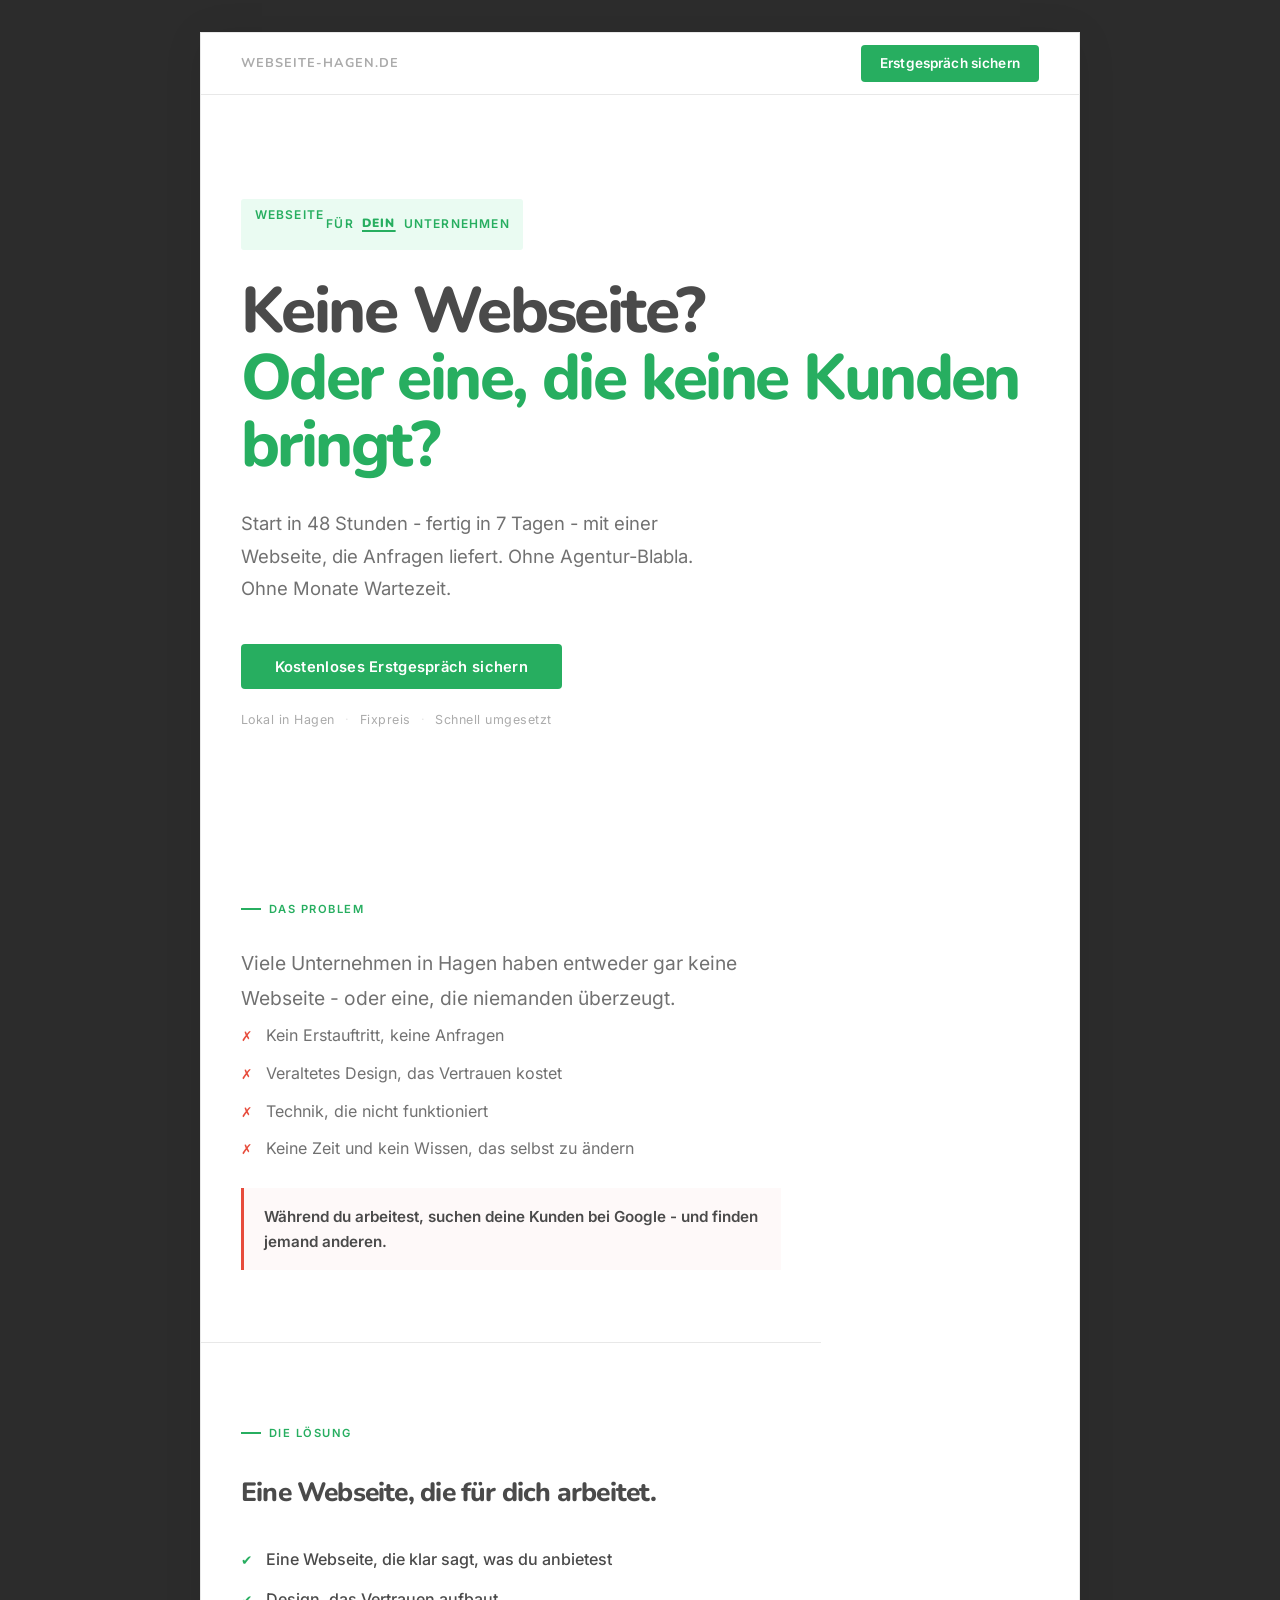
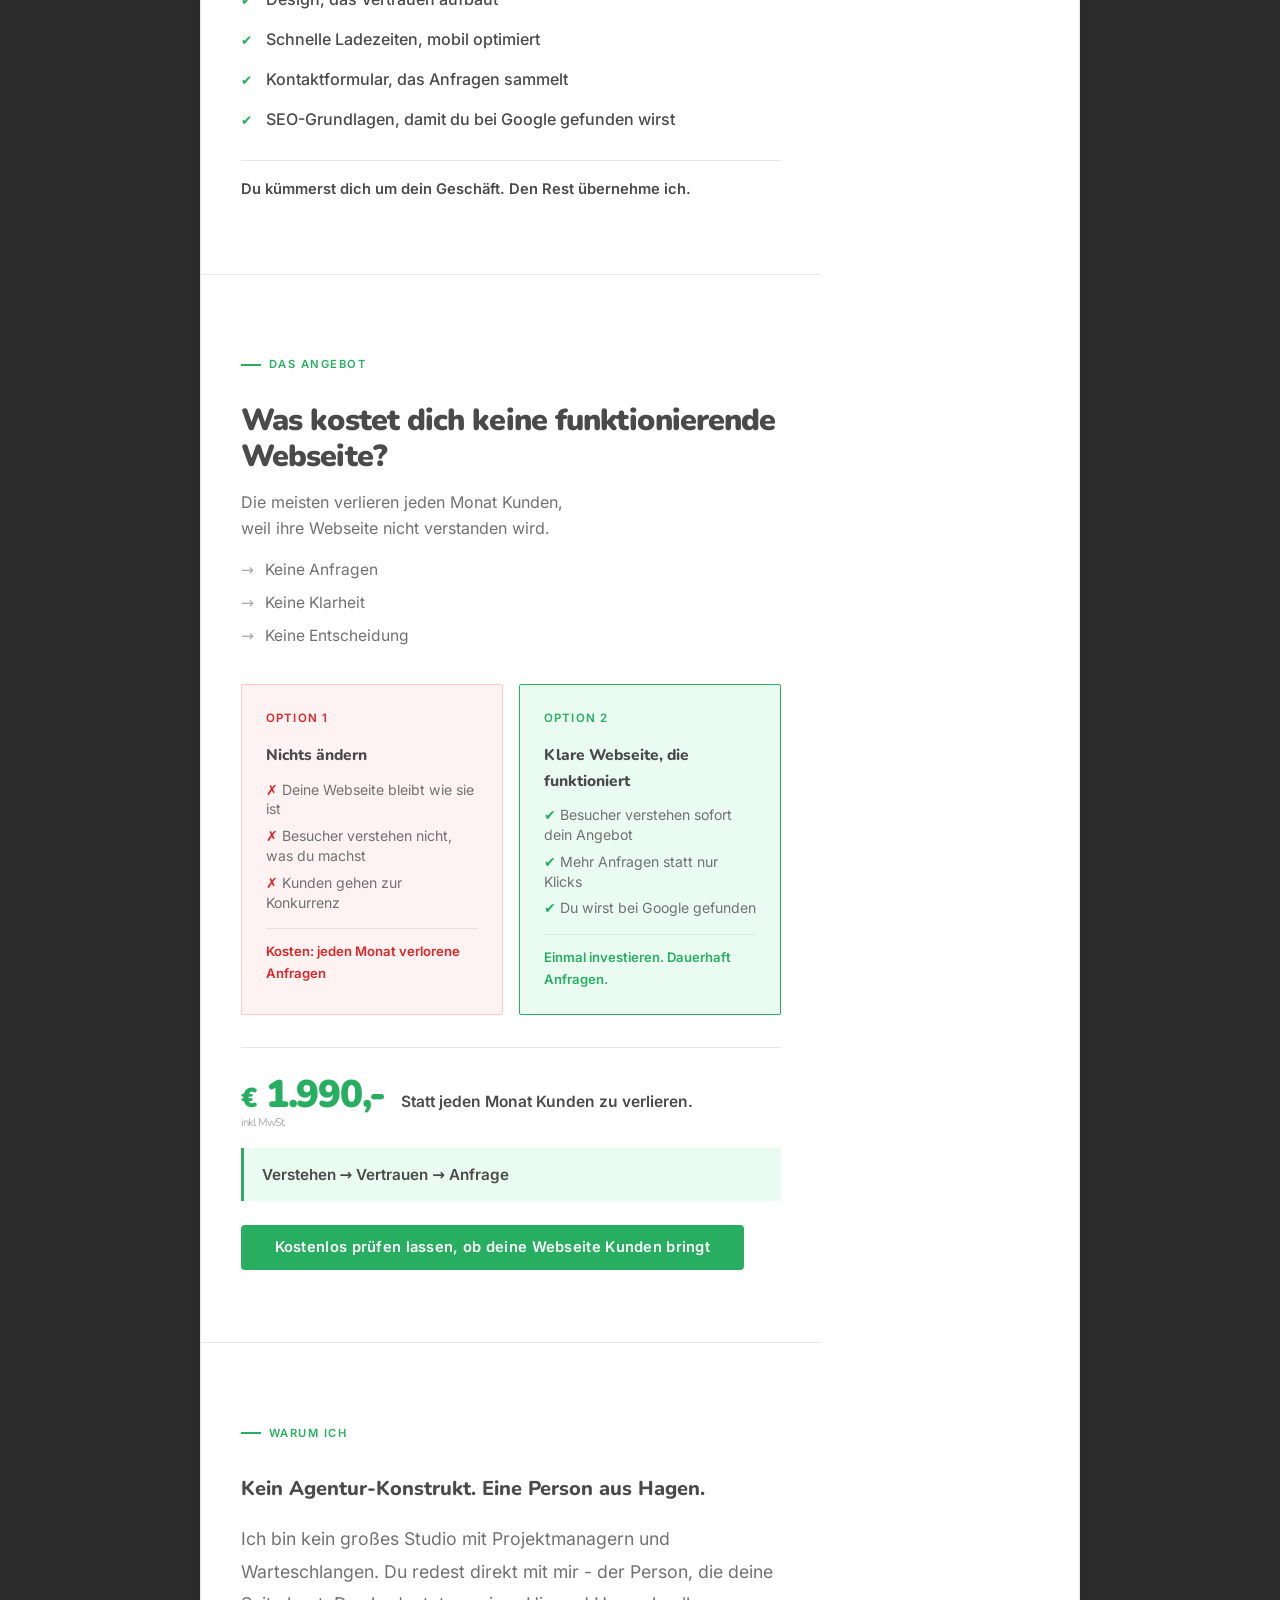
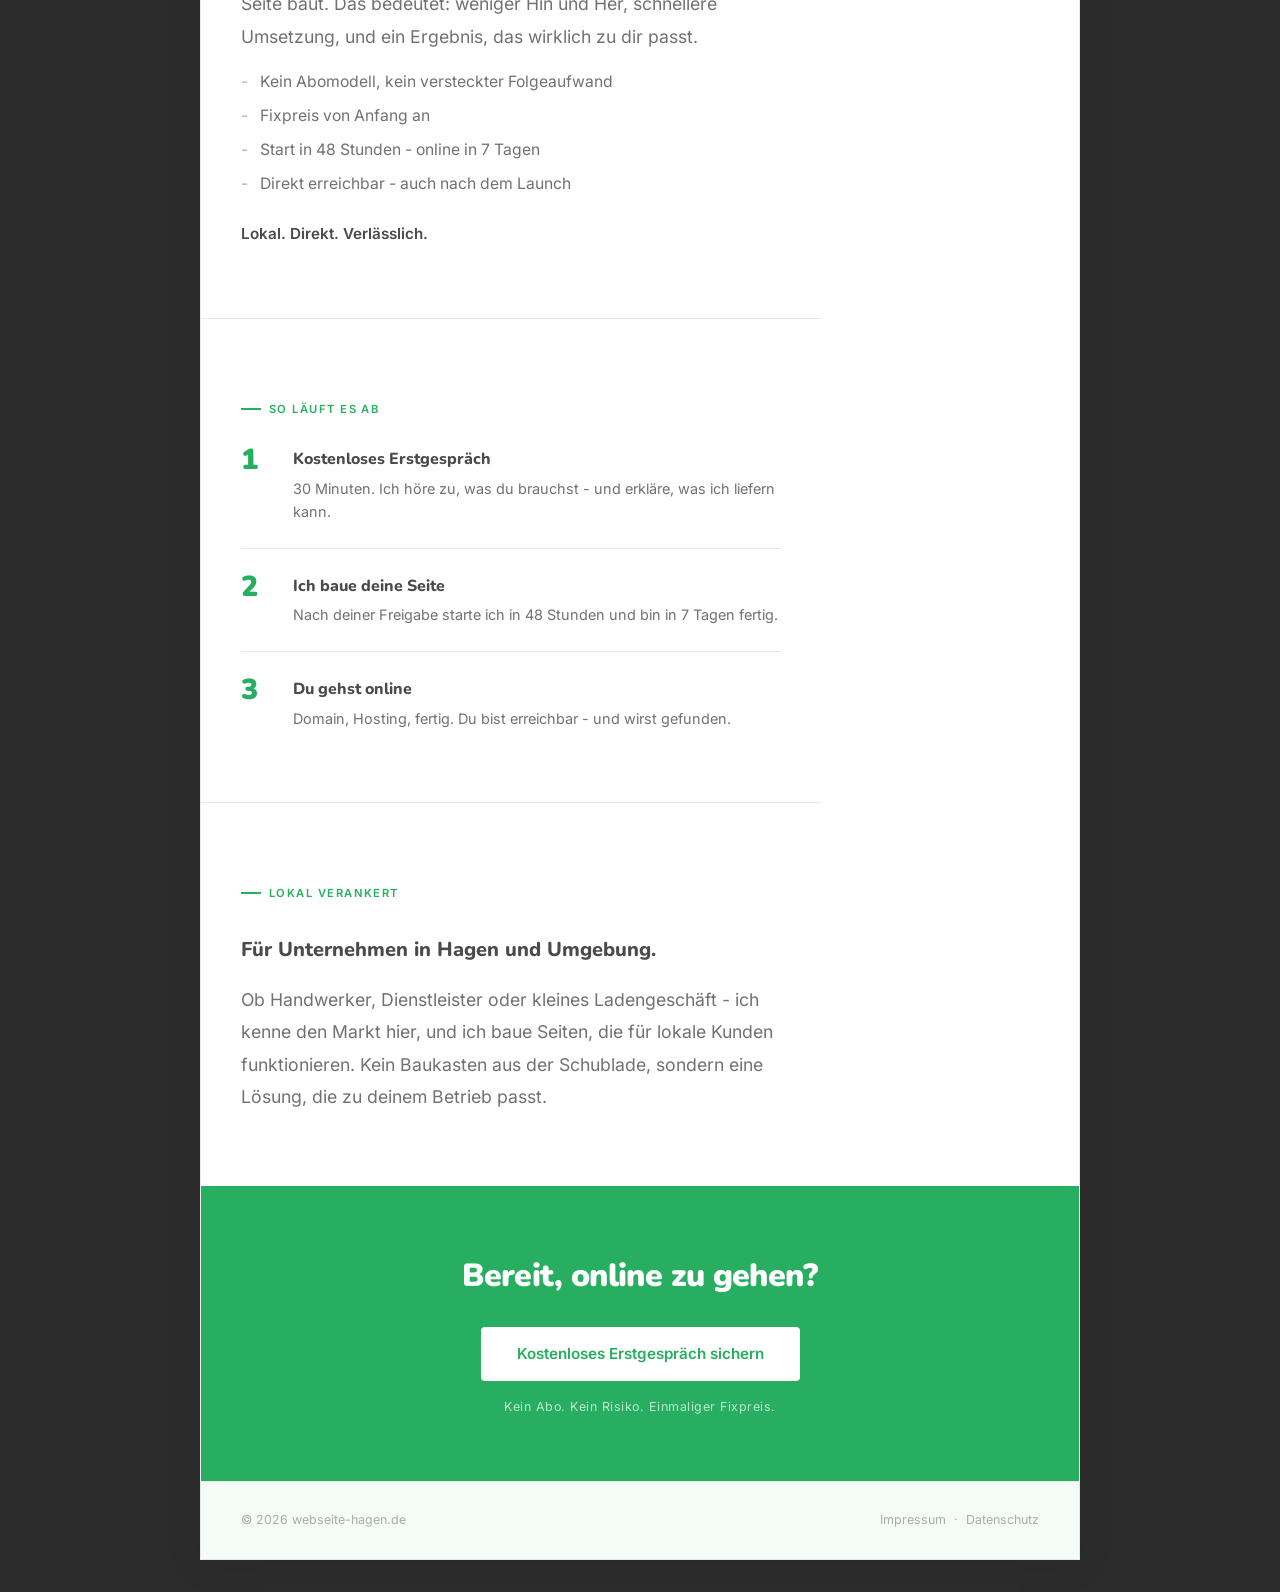
==== commit d407e8ae: "Restore Option 2 bullets, remove pricing bullets, shrink eyebrow on mobile - Option 2: 3 bullets res" ====
--- a/index.html
+++ b/index.html
@@ -1206,6 +1206,7 @@
 
       nav { height: 54px; }
       .nav-cta { font-size: 0.78rem; padding: 0.4rem 0.9rem; }
+      .hero-eyebrow { font-size: 0.62rem; padding: 0.3rem 0.65rem; gap: 0.35rem; }
 
       .hero { padding: 4rem var(--indent) 3.5rem; }
       .hero h1 { font-size: clamp(2rem, 8vw, 2.6rem); margin-bottom: 1.25rem; }
@@ -1303,6 +1304,11 @@
       <div class="option-card option-good">
         <p class="option-tag">Option 2</p>
         <h3>Klare Webseite, die funktioniert</h3>
+        <ul class="option-lines">
+          <li>Besucher verstehen sofort dein Angebot</li>
+          <li>Mehr Anfragen statt nur Klicks</li>
+          <li>Du wirst bei Google gefunden</li>
+        </ul>
         <p class="option-cost" style="color:var(--accent);">Einmal investieren. Dauerhaft Anfragen.</p>
       </div>
     </div>
@@ -1312,13 +1318,6 @@
         <div class="nobrainer-price"><span>€</span> 1.990,-<small>inkl. MwSt.</small></div>
         <p class="nobrainer-tagline" style="font-weight:600;color:var(--text);">Statt jeden Monat Kunden zu verlieren.</p>
       </div>
-      <ul class="arrow-list">
-        <li>Besucher verstehen sofort, was du anbietest</li>
-        <li>Mehr Anfragen statt nur Klicks</li>
-        <li>Du wirst bei Google gefunden</li>
-        <li>Funktioniert auf dem Handy - wo Entscheidungen fallen</li>
-        <li>Start in 48 Stunden, fertig in 7 Tagen</li>
-      </ul>
       <p class="nobrainer-result">Verstehen → Vertrauen → Anfrage</p>
       <button class="btn-send" onclick="openModal(event)">Kostenlos prüfen lassen, ob deine Webseite Kunden bringt</button>
     </div>
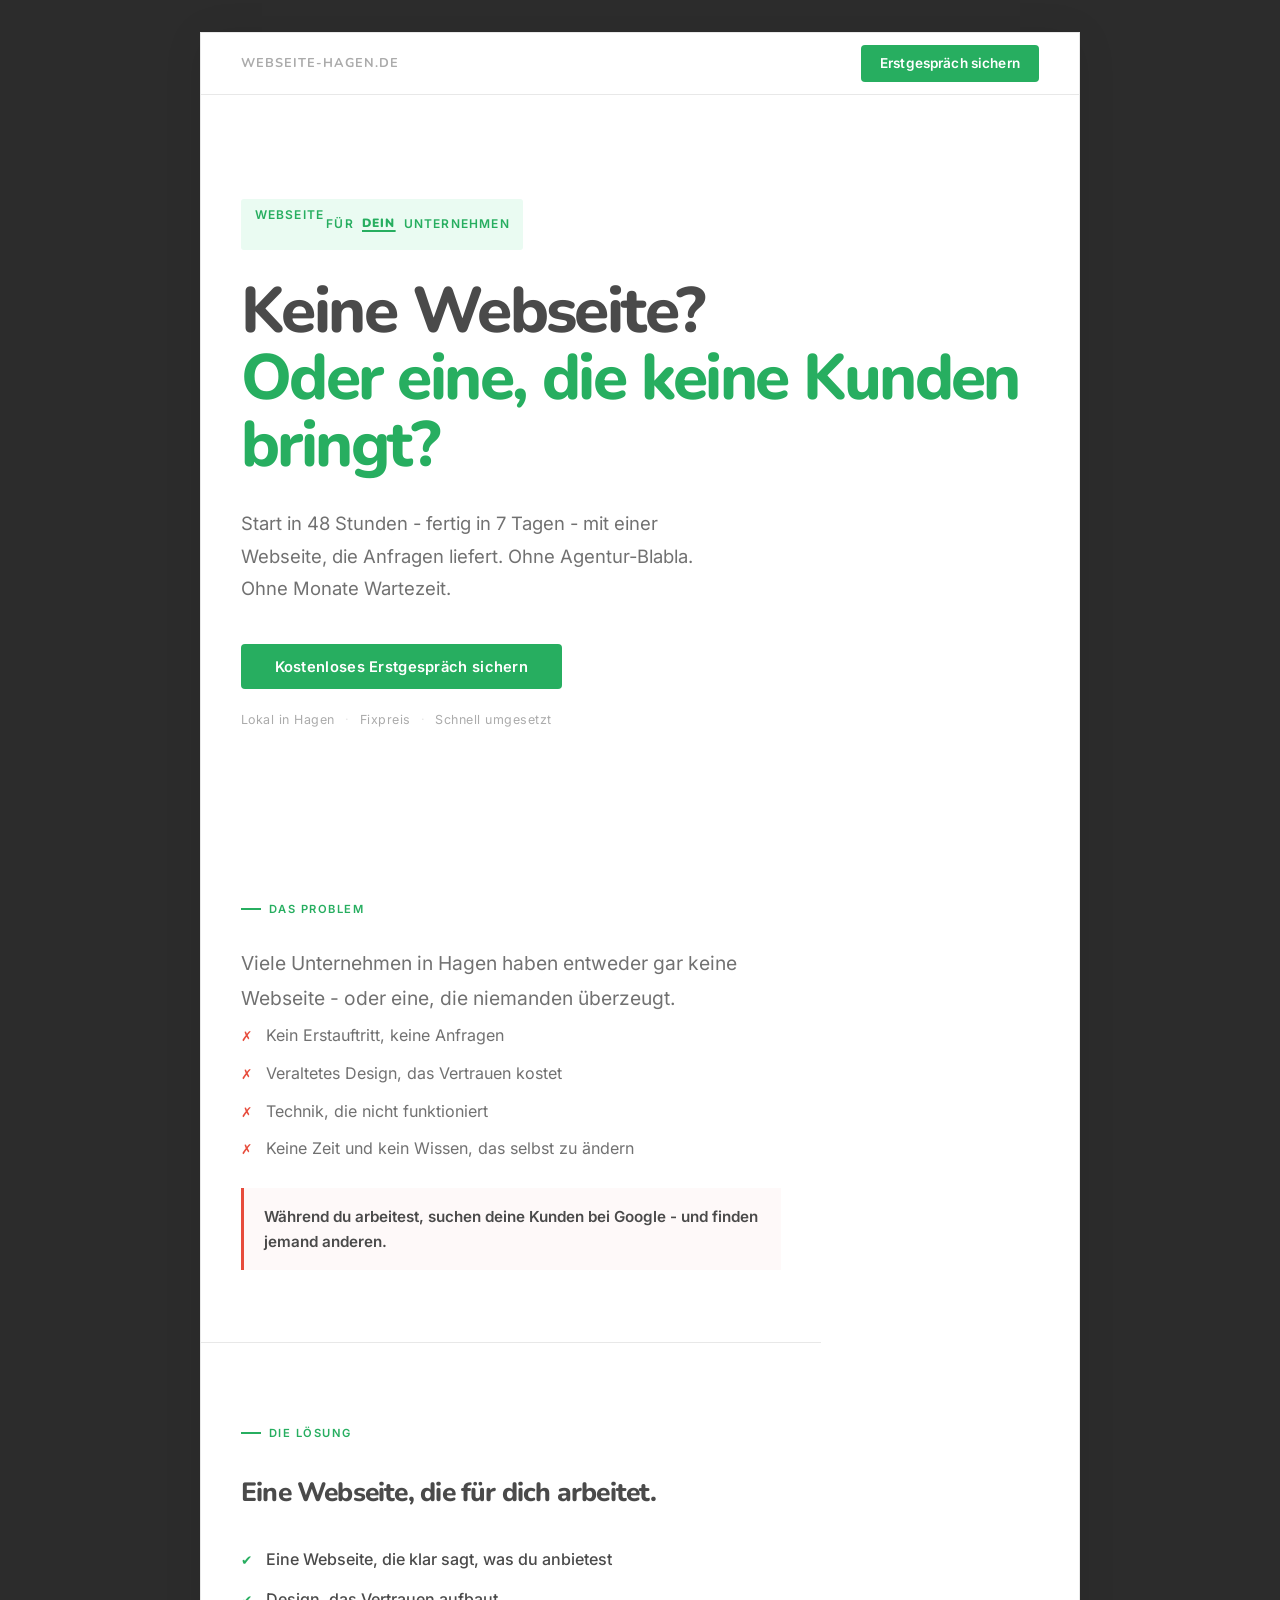
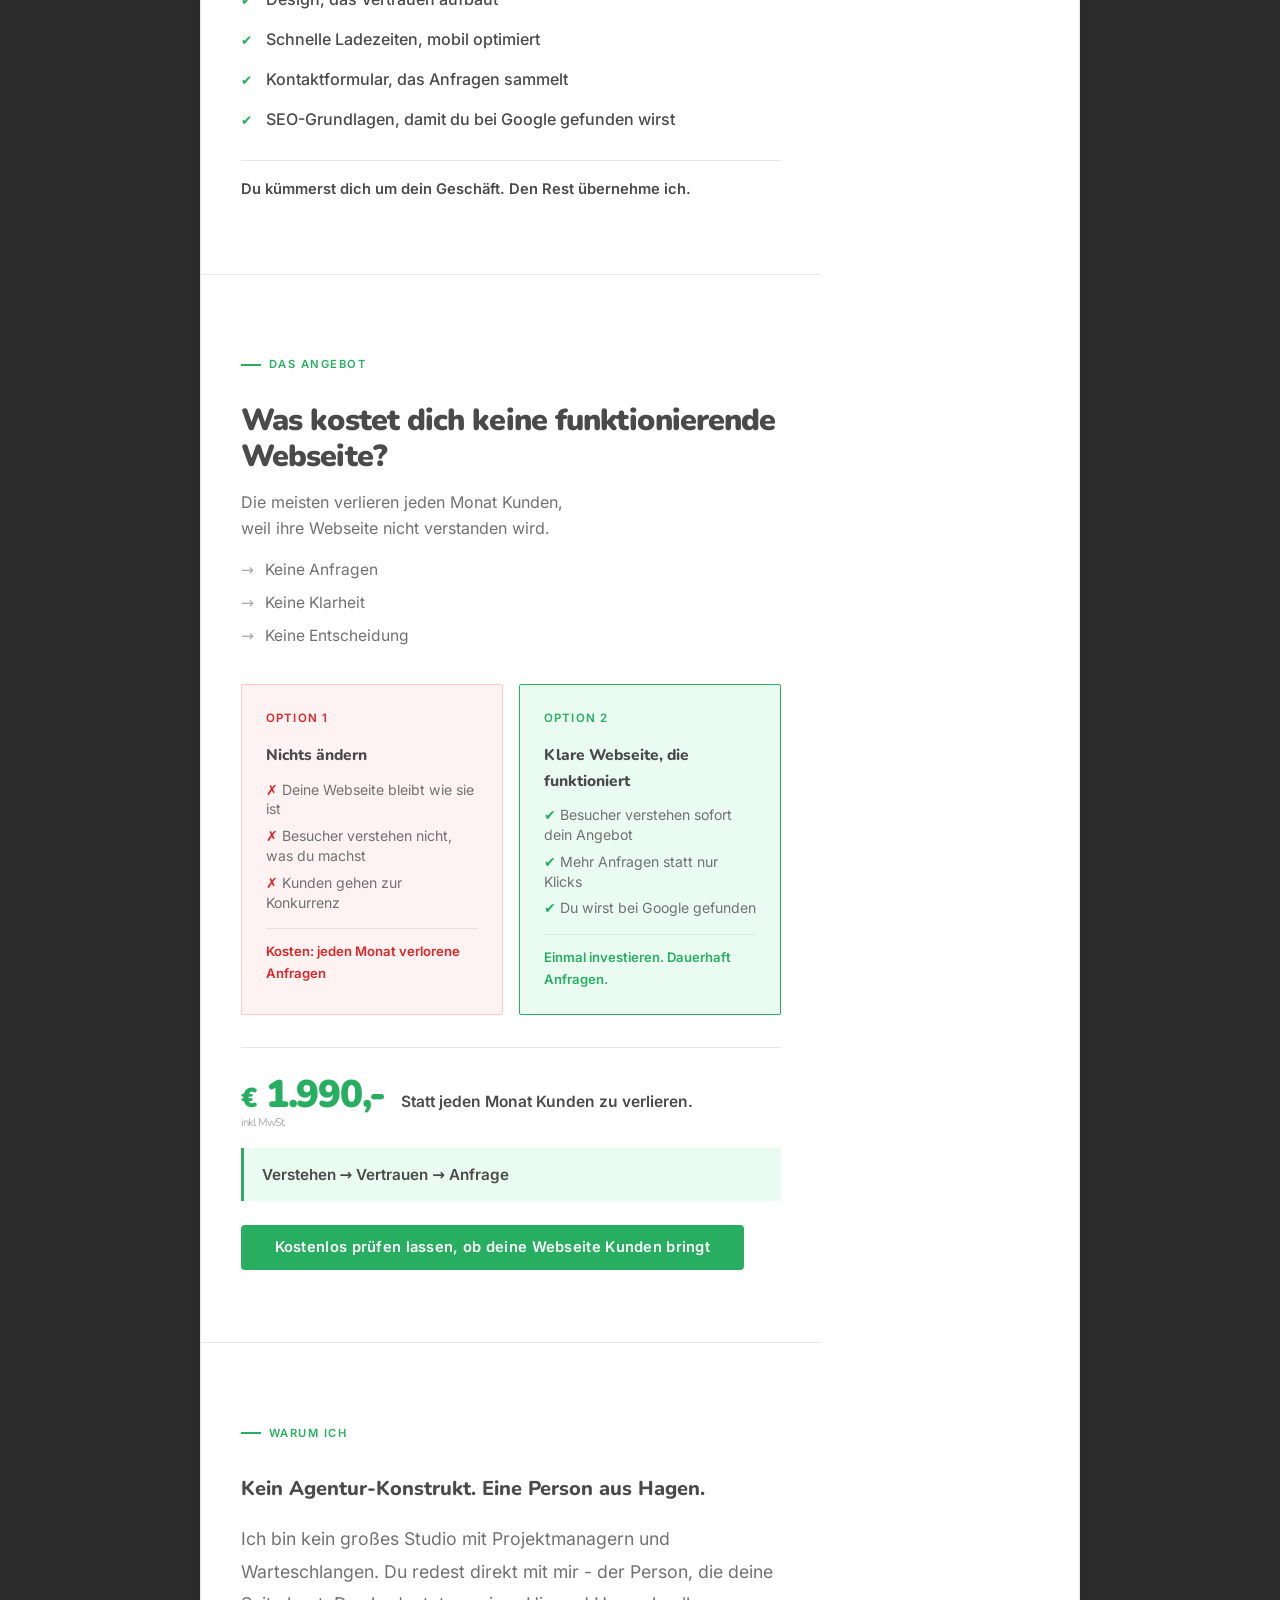
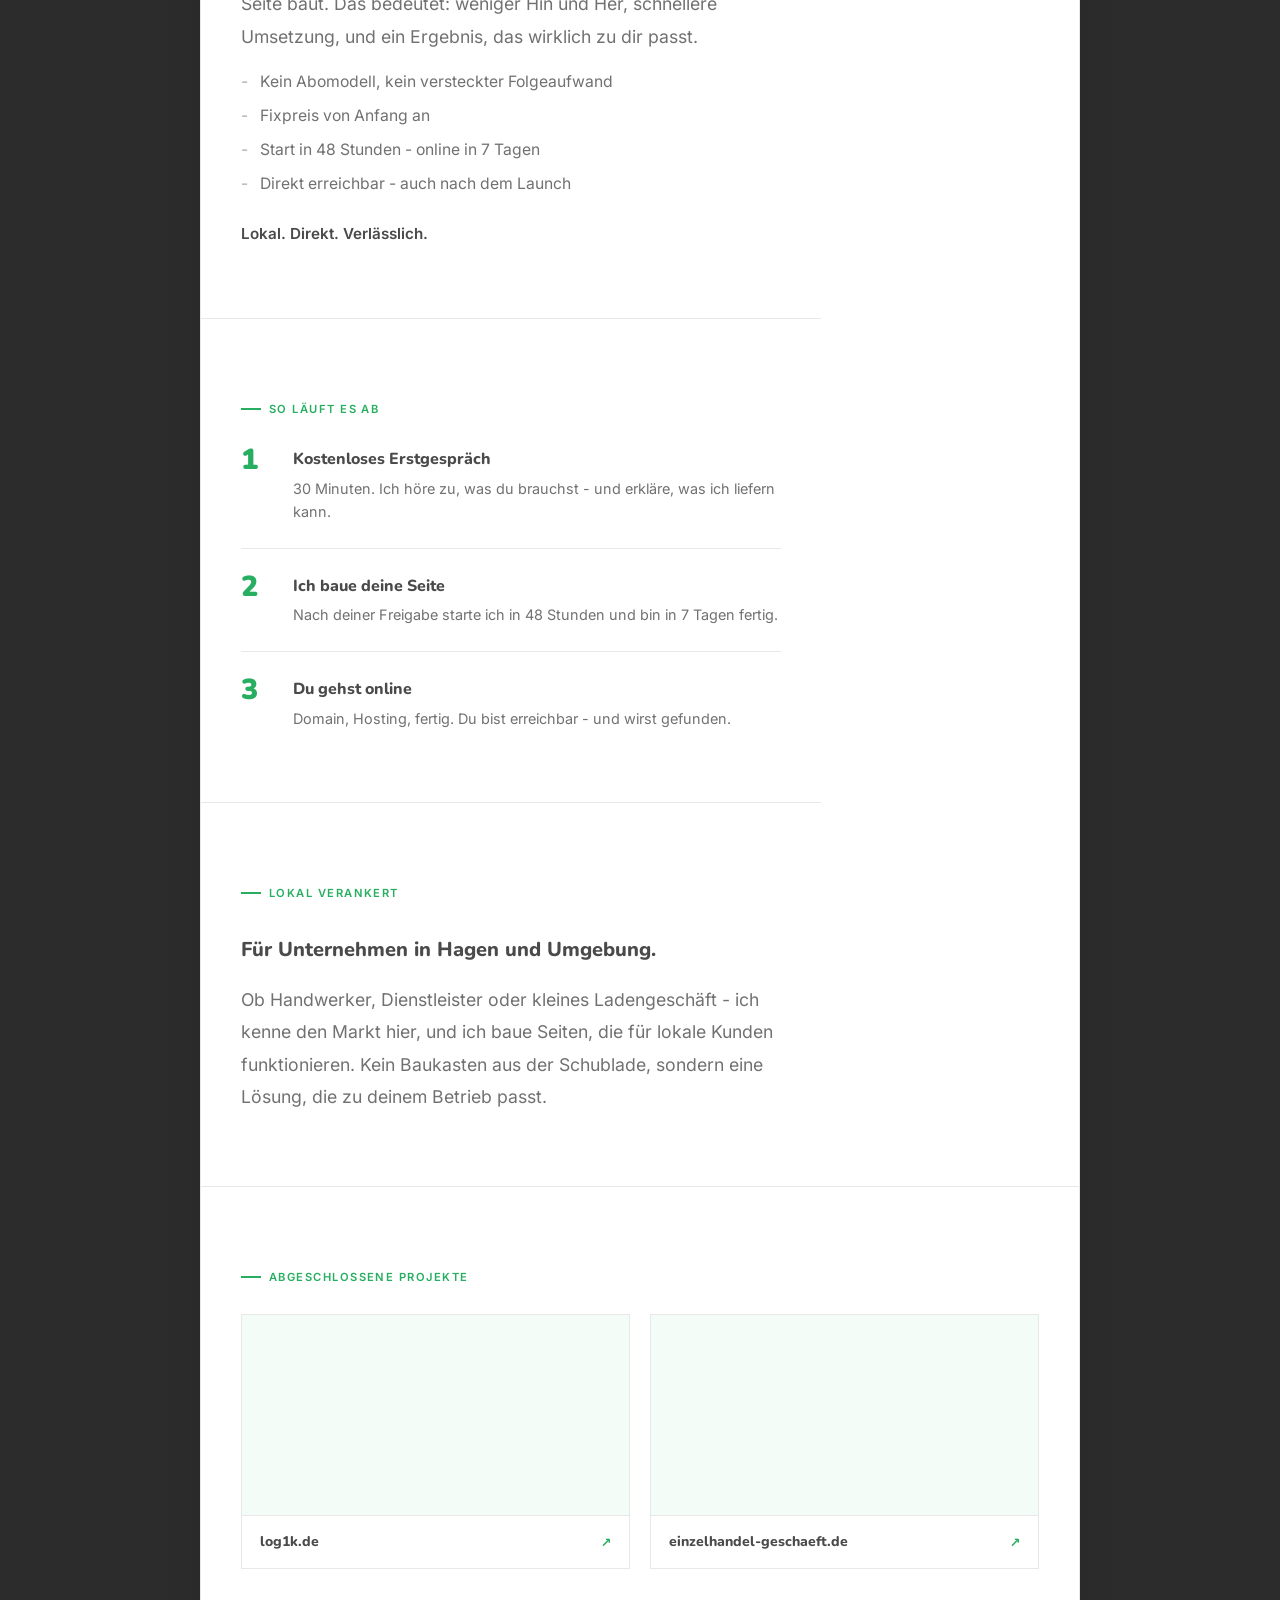
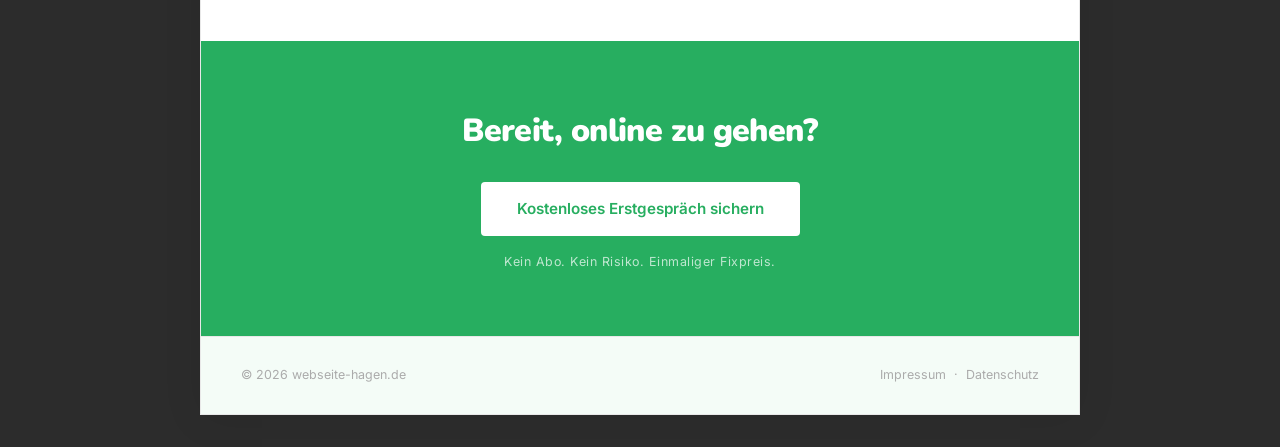
==== commit 334efc09: "Add references section with live iframe previews Two project cards (log1k.de, einzelhandel-geschaeft" ====
--- a/index.html
+++ b/index.html
@@ -1180,6 +1180,71 @@
       font-size: 0.95rem;
       font-weight: 600;
       color: var(--text);
+    }
+
+    /* REFERENZEN */
+    .projects-grid {
+      display: grid;
+      grid-template-columns: 1fr 1fr;
+      gap: 1.25rem;
+    }
+
+    .project-card {
+      border: 1px solid var(--border);
+      overflow: hidden;
+      transition: box-shadow 0.2s, border-color 0.2s;
+      text-decoration: none;
+      display: block;
+      color: inherit;
+    }
+
+    .project-card:hover {
+      box-shadow: 0 6px 24px rgba(0,0,0,0.09);
+      border-color: var(--accent);
+    }
+
+    .project-preview {
+      height: 200px;
+      overflow: hidden;
+      background: var(--surface);
+      position: relative;
+    }
+
+    .project-preview iframe {
+      width: 1280px;
+      height: 900px;
+      border: none;
+      transform: scale(0.295);
+      transform-origin: top left;
+      pointer-events: none;
+    }
+
+    .project-info {
+      padding: 0.9rem 1.1rem;
+      border-top: 1px solid var(--border);
+      display: flex;
+      justify-content: space-between;
+      align-items: center;
+      background: var(--bg);
+    }
+
+    .project-name {
+      font-family: 'Nunito', sans-serif;
+      font-size: 0.88rem;
+      font-weight: 800;
+      color: var(--text);
+    }
+
+    .project-arrow {
+      font-size: 0.8rem;
+      font-weight: 600;
+      color: var(--accent);
+    }
+
+    @media (max-width: 640px) {
+      .projects-grid { grid-template-columns: 1fr; }
+      .project-preview { height: 180px; }
+      .project-preview iframe { transform: scale(0.265); }
     }
 
     /* FOOTER */
@@ -1373,6 +1438,34 @@
     <div class="differenz-text">
       <strong>Für Unternehmen in Hagen und Umgebung.</strong>
       Ob Handwerker, Dienstleister oder kleines Ladengeschäft - ich kenne den Markt hier, und ich baue Seiten, die für lokale Kunden funktionieren. Kein Baukasten aus der Schublade, sondern eine Lösung, die zu deinem Betrieb passt.
+    </div>
+  </div>
+
+  <!-- REFERENZEN -->
+  <div class="block wide reveal">
+    <p class="label">Abgeschlossene Projekte</p>
+    <div class="projects-grid">
+
+      <a class="project-card" href="https://log1k.de" target="_blank" rel="noopener">
+        <div class="project-preview">
+          <iframe src="https://log1k.de" loading="lazy" title="log1k.de" scrolling="no" tabindex="-1"></iframe>
+        </div>
+        <div class="project-info">
+          <span class="project-name">log1k.de</span>
+          <span class="project-arrow">↗</span>
+        </div>
+      </a>
+
+      <a class="project-card" href="https://einzelhandel-geschaeft.de" target="_blank" rel="noopener">
+        <div class="project-preview">
+          <iframe src="https://einzelhandel-geschaeft.de" loading="lazy" title="einzelhandel-geschaeft.de" scrolling="no" tabindex="-1"></iframe>
+        </div>
+        <div class="project-info">
+          <span class="project-name">einzelhandel-geschaeft.de</span>
+          <span class="project-arrow">↗</span>
+        </div>
+      </a>
+
     </div>
   </div>
 
